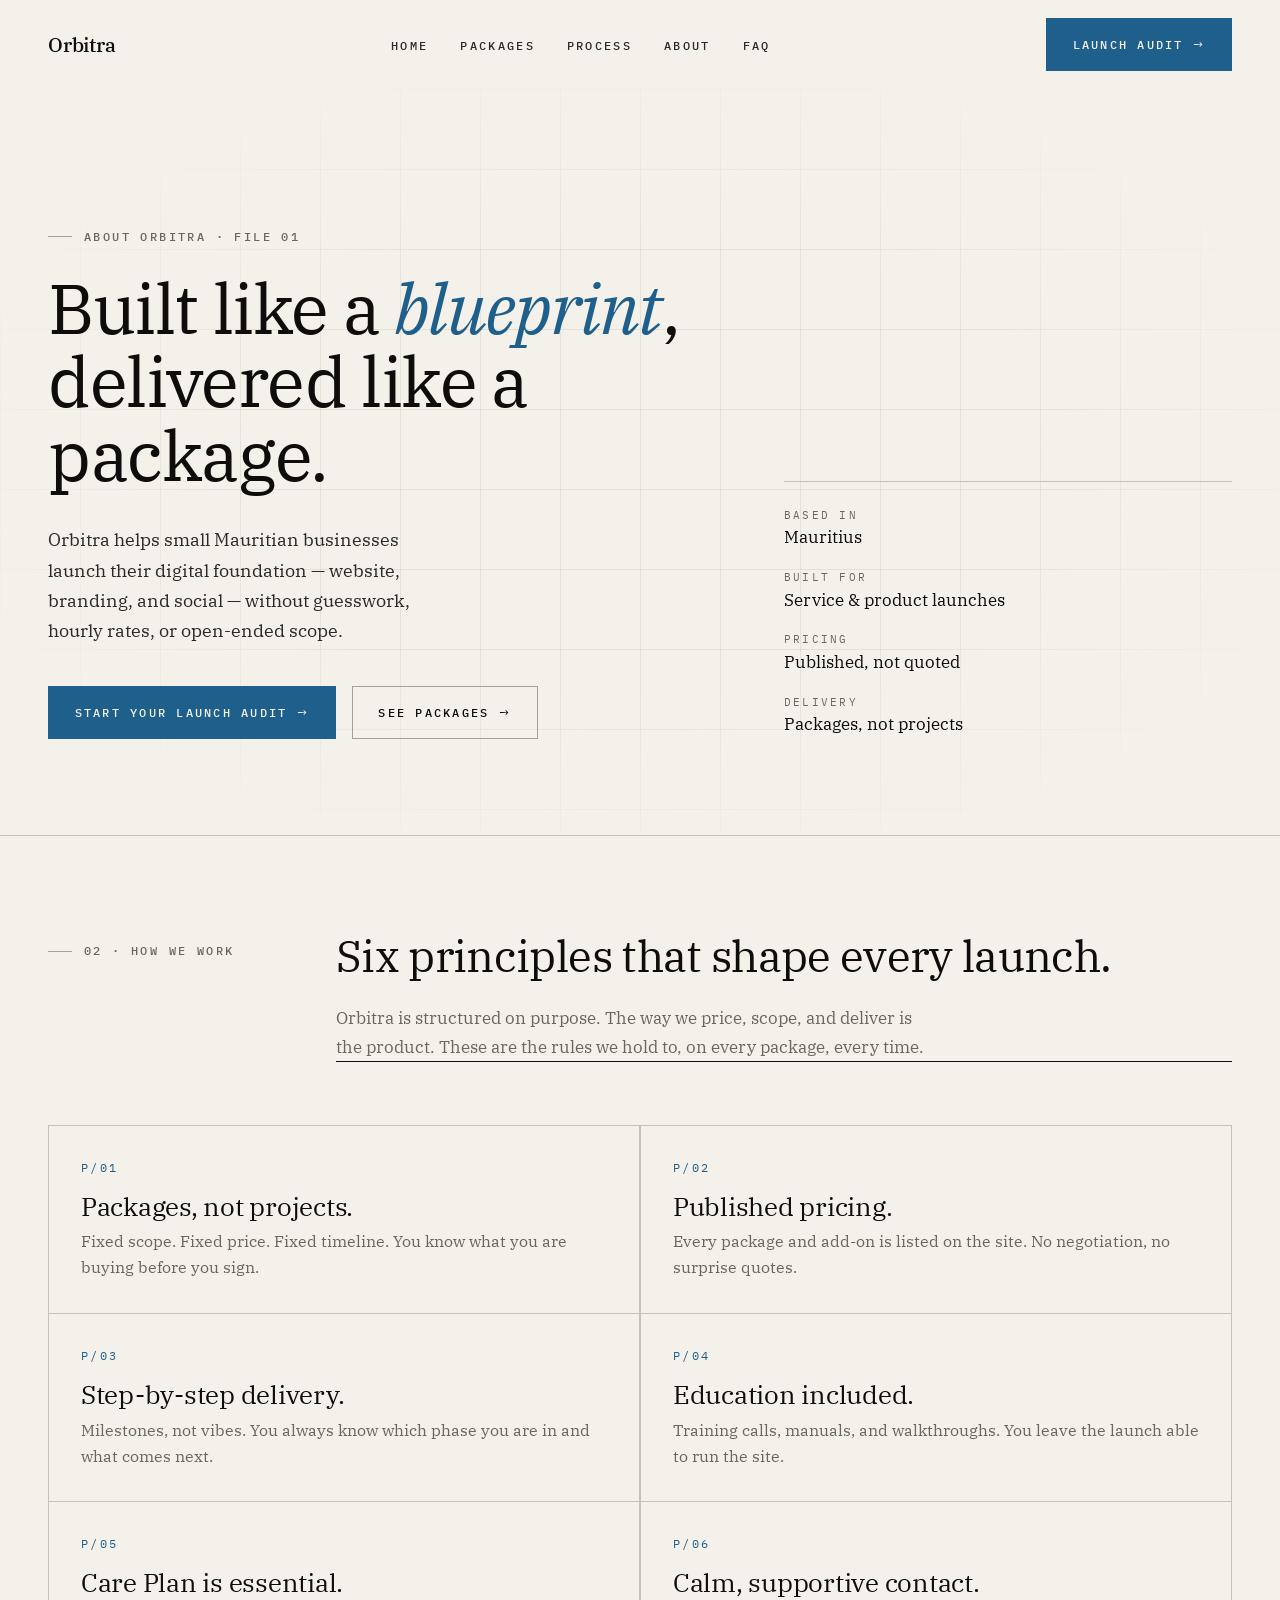
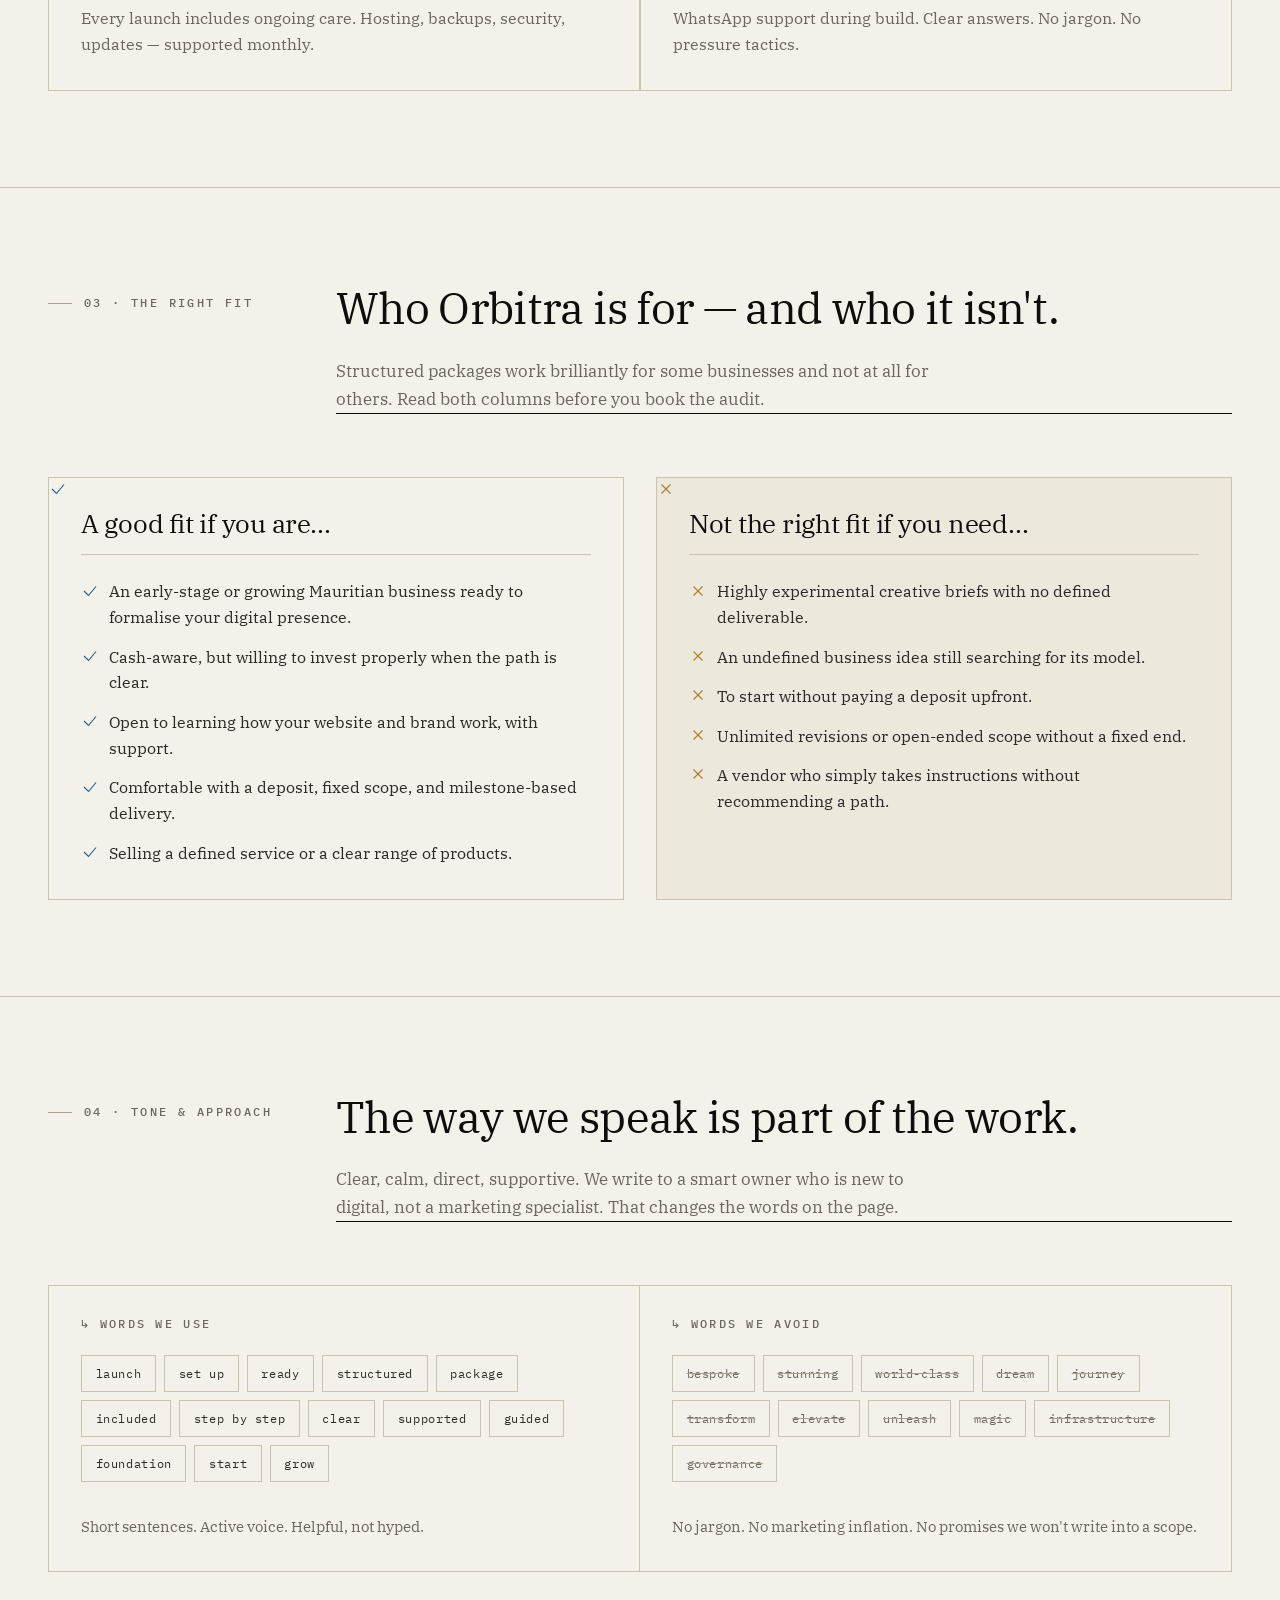
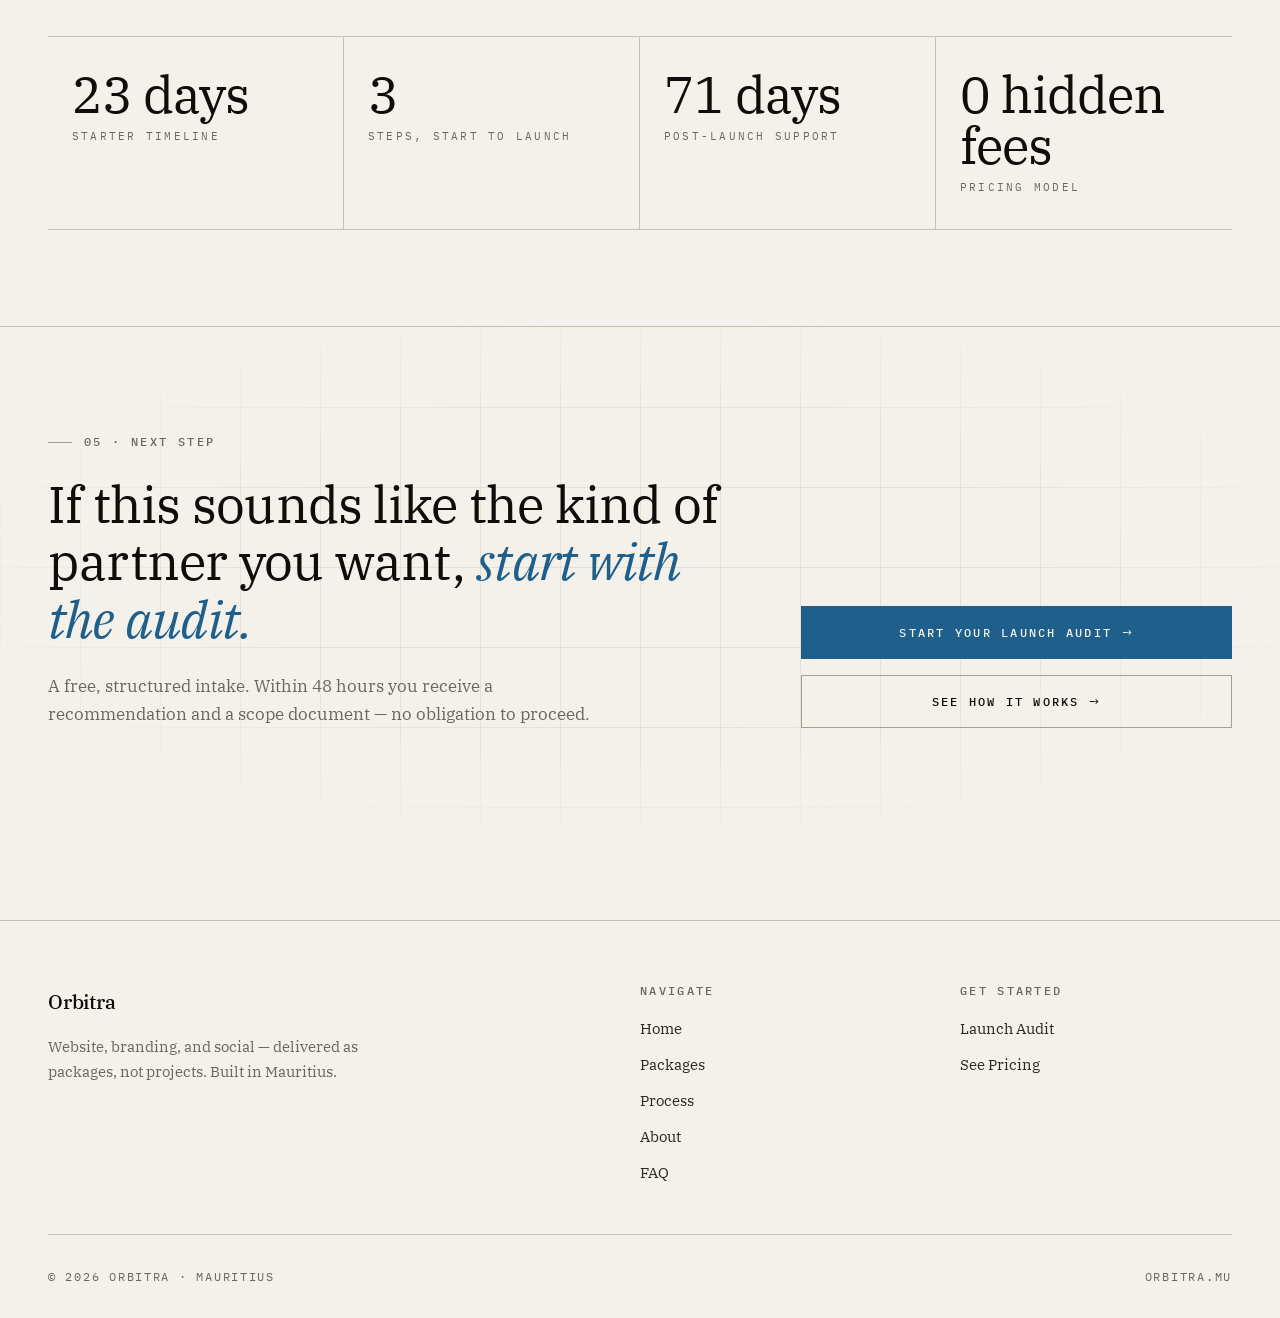
==== about.html @ b87fa13b "Add page: about" ====
<!DOCTYPE html>
<html lang="en">
<head>
<meta charset="UTF-8">
<meta name="viewport" content="width=device-width, initial-scale=1.0">
<title>About — Orbitra</title>
<meta name="description" content="How Orbitra works, who we build for, and who we are not the right fit for. Structured packages, clear pricing, calm delivery.">
<link rel="stylesheet" href="/styles.css">
<style>
.about-hero { padding: var(--space-16) 0 var(--space-12); position: relative; overflow: hidden; }
.about-hero-grid { display: grid; grid-template-columns: 1fr; gap: var(--space-6); align-items: end; }
@media (min-width: 1024px) { .about-hero-grid { grid-template-columns: 1.5fr 1fr; gap: var(--space-8); } }
.about-hero h1 .accent { color: var(--color-primary); font-style: italic; }
.about-hero .lede { font-size: 1.15rem; color: var(--color-text); max-width: 36ch; }
.principles-grid { display: grid; grid-template-columns: 1fr; gap: 0; border: var(--hairline) solid var(--color-border); }
@media (min-width: 800px) { .principles-grid { grid-template-columns: repeat(2, 1fr); } }
.principle { padding: var(--space-4); border-bottom: var(--hairline) solid var(--color-border); position: relative; transition: background var(--duration-base) var(--ease-out-quart); }
.principle:hover { background: var(--color-surface); }
@media (min-width: 800px) {
  .principle:nth-child(2n) { border-right: none; border-left: var(--hairline) solid var(--color-border); }
  .principle:nth-child(2n+1) { border-right: var(--hairline) solid var(--color-border); }
  .principle:nth-last-child(-n+2) { border-bottom: none; }
}
.principle .pnum { font-family: var(--font-mono); font-size: 0.72rem; letter-spacing: 0.2em; color: var(--color-primary); margin-bottom: var(--space-2); display: block; }
.principle h3 { margin-bottom: var(--space-1); }
.principle p { color: var(--color-muted); font-size: 0.98rem; margin-top: var(--space-1); }
.fit-grid { display: grid; grid-template-columns: 1fr; gap: var(--space-3); }
@media (min-width: 800px) { .fit-grid { grid-template-columns: 1fr 1fr; gap: var(--space-4); } }
.fit-card { border: var(--hairline) solid var(--color-border); padding: var(--space-5, 2rem) var(--space-4); background: var(--color-bg); transition: border-color var(--duration-base) var(--ease-out-quart); }
.fit-card:hover { border-color: var(--color-heading); }
.fit-card.surface { background: var(--color-surface); }
.fit-card h3 { display: flex; align-items: center; gap: 0.75rem; margin-bottom: var(--space-3); padding-bottom: var(--space-2); border-bottom: var(--hairline) solid var(--color-border); }
.fit-card ul { list-style: none; display: flex; flex-direction: column; gap: 0.85rem; }
.fit-card li { padding-left: 1.75rem; position: relative; font-size: 0.98rem; }
.fit-card .mark { position: absolute; left: 0; top: 0.15rem; width: 18px; height: 18px; stroke-width: 1.5; fill: none; }
.fit-card.yes .mark { stroke: var(--color-primary); }
.fit-card.no .mark { stroke: var(--color-secondary); }
.tone-grid { display: grid; grid-template-columns: 1fr; gap: 0; }
@media (min-width: 800px) { .tone-grid { grid-template-columns: 1fr 1fr; } }
.tone-col { padding: var(--space-4); border: var(--hairline) solid var(--color-border); }
@media (min-width: 800px) { .tone-col + .tone-col { border-left: none; } }
.tone-col h4 { font-family: var(--font-mono); font-size: 0.72rem; letter-spacing: 0.2em; text-transform: uppercase; color: var(--color-muted); margin-bottom: var(--space-3); font-weight: 500; }
.word-cloud { display: flex; flex-wrap: wrap; gap: 0.5rem; }
.chip { font-family: var(--font-mono); font-size: 0.78rem; letter-spacing: 0.05em; padding: 0.45rem 0.85rem; border: var(--hairline) solid var(--color-border); color: var(--color-text); transition: all var(--duration-base) var(--ease-out-quart); }
.tone-col.use .chip:hover { border-color: var(--color-primary); color: var(--color-primary); }
.tone-col.avoid .chip { color: var(--color-muted); text-decoration: line-through; text-decoration-color: var(--color-border-strong); }
.tone-col.avoid .chip:hover { border-color: var(--color-secondary); color: var(--color-secondary); }
.cta-section { padding: var(--space-12) 0; border-top: var(--hairline) solid var(--color-border); }
.cta-inner { display: grid; grid-template-columns: 1fr; gap: var(--space-4); align-items: end; }
@media (min-width: 900px) { .cta-inner { grid-template-columns: 1.6fr 1fr; gap: var(--space-8); } }
.cta-inner h2 { font-size: clamp(2rem, 4vw, 3.25rem); }
.cta-inner h2 .accent { color: var(--color-primary); font-style: italic; }
.stat-row { display: grid; grid-template-columns: repeat(2, 1fr); gap: 0; border-top: var(--hairline) solid var(--color-border); border-bottom: var(--hairline) solid var(--color-border); margin-top: var(--space-4); }
@media (min-width: 800px) { .stat-row { grid-template-columns: repeat(4, 1fr); } }
.stat-row .stat { padding: var(--space-4) var(--space-3); border-right: var(--hairline) solid var(--color-border); }
.stat-row .stat:last-child { border-right: none; }
@media (max-width: 799px) { .stat-row .stat:nth-child(2n) { border-right: none; } .stat-row .stat:nth-child(-n+2) { border-bottom: var(--hairline) solid var(--color-border); } }
</style>
</head>
<body>
<header class="site-header">
  <div class="container">
    <div class="nav-inner">
      <a href="/" class="nav-logo">Orbitra</a>
      <nav aria-label="Primary">
        <ul class="nav-menu">
          <li><a href="/">Home</a></li>
          <li><a href="/packages.html">Packages</a></li>
          <li><a href="/process.html">Process</a></li>
          <li><a href="/about.html">About</a></li>
          <li><a href="/faq.html">FAQ</a></li>
        </ul>
      </nav>
      <a class="btn btn-primary nav-cta" href="https://calendly.com/edarling85/" target="_blank" rel="noopener noreferrer">Launch Audit</a>
      <button class="nav-toggle" aria-label="Toggle menu" aria-expanded="false"><span></span><span></span><span></span></button>
    </div>
    <div class="nav-mobile">
      <ul>
        <li><a href="/">Home</a></li>
        <li><a href="/packages.html">Packages</a></li>
        <li><a href="/process.html">Process</a></li>
        <li><a href="/about.html">About</a></li>
        <li><a href="/faq.html">FAQ</a></li>
        <li><a href="https://calendly.com/edarling85/" target="_blank" rel="noopener noreferrer">Start Your Launch Audit</a></li>
      </ul>
    </div>
  </div>
</header>

<main>
  <section class="about-hero blueprint-bg">
    <div class="container">
      <div class="about-hero-grid">
        <div class="reveal">
          <span class="eyebrow">About Orbitra · File 01</span>
          <h1 style="margin-top: var(--space-3);">Built like a <span class="accent">blueprint</span>, delivered like a package.</h1>
          <p class="lede" style="margin-top: var(--space-4);">Orbitra helps small Mauritian businesses launch their digital foundation — website, branding, and social — without guesswork, hourly rates, or open-ended scope.</p>
          <div class="btn-group" style="margin-top: var(--space-5, 2.5rem);">
            <a class="btn btn-primary" href="https://calendly.com/edarling85/" target="_blank" rel="noopener noreferrer">Start Your Launch Audit</a>
            <a class="btn btn-ghost" href="/packages.html">See Packages</a>
          </div>
        </div>
        <dl class="hero-meta reveal" aria-label="Studio summary">
          <div><dt>Based in</dt><dd>Mauritius</dd></div>
          <div><dt>Built for</dt><dd>Service & product launches</dd></div>
          <div><dt>Pricing</dt><dd>Published, not quoted</dd></div>
          <div><dt>Delivery</dt><dd>Packages, not projects</dd></div>
        </dl>
      </div>
    </div>
  </section>

  <section class="section">
    <div class="container">
      <div class="section-header">
        <div class="reveal"><span class="eyebrow">02 · How we work</span></div>
        <div class="reveal hairline-draw">
          <h2>Six principles that shape every launch.</h2>
          <p style="margin-top: var(--space-3); color: var(--color-muted); max-width: 60ch;">Orbitra is structured on purpose. The way we price, scope, and deliver is the product. These are the rules we hold to, on every package, every time.</p>
        </div>
      </div>

      <div class="principles-grid reveal-stagger">
        <article class="principle">
          <span class="pnum">P/01</span>
          <h3>Packages, not projects.</h3>
          <p>Fixed scope. Fixed price. Fixed timeline. You know what you are buying before you sign.</p>
        </article>
        <article class="principle">
          <span class="pnum">P/02</span>
          <h3>Published pricing.</h3>
          <p>Every package and add-on is listed on the site. No negotiation, no surprise quotes.</p>
        </article>
        <article class="principle">
          <span class="pnum">P/03</span>
          <h3>Step-by-step delivery.</h3>
          <p>Milestones, not vibes. You always know which phase you are in and what comes next.</p>
        </article>
        <article class="principle">
          <span class="pnum">P/04</span>
          <h3>Education included.</h3>
          <p>Training calls, manuals, and walkthroughs. You leave the launch able to run the site.</p>
        </article>
        <article class="principle">
          <span class="pnum">P/05</span>
          <h3>Care Plan is essential.</h3>
          <p>Every launch includes ongoing care. Hosting, backups, security, updates — supported monthly.</p>
        </article>
        <article class="principle">
          <span class="pnum">P/06</span>
          <h3>Calm, supportive contact.</h3>
          <p>WhatsApp support during build. Clear answers. No jargon. No pressure tactics.</p>
        </article>
      </div>
    </div>
  </section>

  <section class="section">
    <div class="container">
      <div class="section-header">
        <div class="reveal"><span class="eyebrow">03 · The right fit</span></div>
        <div class="reveal hairline-draw">
          <h2>Who Orbitra is for — and who it isn't.</h2>
          <p style="margin-top: var(--space-3); color: var(--color-muted); max-width: 60ch;">Structured packages work brilliantly for some businesses and not at all for others. Read both columns before you book the audit.</p>
        </div>
      </div>

      <div class="fit-grid reveal-stagger">
        <article class="fit-card yes">
          <h3>
            <svg class="mark" viewBox="0 0 24 24" aria-hidden="true"><polyline points="4 12 10 18 20 6"></polyline></svg>
            A good fit if you are…
          </h3>
          <ul>
            <li><svg class="mark" viewBox="0 0 24 24" aria-hidden="true"><polyline points="4 12 10 18 20 6"></polyline></svg>An early-stage or growing Mauritian business ready to formalise your digital presence.</li>
            <li><svg class="mark" viewBox="0 0 24 24" aria-hidden="true"><polyline points="4 12 10 18 20 6"></polyline></svg>Cash-aware, but willing to invest properly when the path is clear.</li>
            <li><svg class="mark" viewBox="0 0 24 24" aria-hidden="true"><polyline points="4 12 10 18 20 6"></polyline></svg>Open to learning how your website and brand work, with support.</li>
            <li><svg class="mark" viewBox="0 0 24 24" aria-hidden="true"><polyline points="4 12 10 18 20 6"></polyline></svg>Comfortable with a deposit, fixed scope, and milestone-based delivery.</li>
            <li><svg class="mark" viewBox="0 0 24 24" aria-hidden="true"><polyline points="4 12 10 18 20 6"></polyline></svg>Selling a defined service or a clear range of products.</li>
          </ul>
        </article>
        <article class="fit-card no surface">
          <h3>
            <svg class="mark" viewBox="0 0 24 24" aria-hidden="true"><line x1="6" y1="6" x2="18" y2="18"></line><line x1="18" y1="6" x2="6" y2="18"></line></svg>
            Not the right fit if you need…
          </h3>
          <ul>
            <li><svg class="mark" viewBox="0 0 24 24" aria-hidden="true"><line x1="6" y1="6" x2="18" y2="18"></line><line x1="18" y1="6" x2="6" y2="18"></line></svg>Highly experimental creative briefs with no defined deliverable.</li>
            <li><svg class="mark" viewBox="0 0 24 24" aria-hidden="true"><line x1="6" y1="6" x2="18" y2="18"></line><line x1="18" y1="6" x2="6" y2="18"></line></svg>An undefined business idea still searching for its model.</li>
            <li><svg class="mark" viewBox="0 0 24 24" aria-hidden="true"><line x1="6" y1="6" x2="18" y2="18"></line><line x1="18" y1="6" x2="6" y2="18"></line></svg>To start without paying a deposit upfront.</li>
            <li><svg class="mark" viewBox="0 0 24 24" aria-hidden="true"><line x1="6" y1="6" x2="18" y2="18"></line><line x1="18" y1="6" x2="6" y2="18"></line></svg>Unlimited revisions or open-ended scope without a fixed end.</li>
            <li><svg class="mark" viewBox="0 0 24 24" aria-hidden="true"><line x1="6" y1="6" x2="18" y2="18"></line><line x1="18" y1="6" x2="6" y2="18"></line></svg>A vendor who simply takes instructions without recommending a path.</li>
          </ul>
        </article>
      </div>
    </div>
  </section>

  <section class="section">
    <div class="container">
      <div class="section-header">
        <div class="reveal"><span class="eyebrow">04 · Tone & approach</span></div>
        <div class="reveal hairline-draw">
          <h2>The way we speak is part of the work.</h2>
          <p style="margin-top: var(--space-3); color: var(--color-muted); max-width: 60ch;">Clear, calm, direct, supportive. We write to a smart owner who is new to digital, not a marketing specialist. That changes the words on the page.</p>
        </div>
      </div>

      <div class="tone-grid reveal-stagger">
        <div class="tone-col use">
          <h4>↳ Words we use</h4>
          <div class="word-cloud">
            <span class="chip">launch</span>
            <span class="chip">set up</span>
            <span class="chip">ready</span>
            <span class="chip">structured</span>
            <span class="chip">package</span>
            <span class="chip">included</span>
            <span class="chip">step by step</span>
            <span class="chip">clear</span>
            <span class="chip">supported</span>
            <span class="chip">guided</span>
            <span class="chip">foundation</span>
            <span class="chip">start</span>
            <span class="chip">grow</span>
          </div>
          <p style="margin-top: var(--space-4); color: var(--color-muted); font-size: 0.95rem;">Short sentences. Active voice. Helpful, not hyped.</p>
        </div>
        <div class="tone-col avoid">
          <h4>↳ Words we avoid</h4>
          <div class="word-cloud">
            <span class="chip">bespoke</span>
            <span class="chip">stunning</span>
            <span class="chip">world-class</span>
            <span class="chip">dream</span>
            <span class="chip">journey</span>
            <span class="chip">transform</span>
            <span class="chip">elevate</span>
            <span class="chip">unleash</span>
            <span class="chip">magic</span>
            <span class="chip">infrastructure</span>
            <span class="chip">governance</span>
          </div>
          <p style="margin-top: var(--space-4); color: var(--color-muted); font-size: 0.95rem;">No jargon. No marketing inflation. No promises we won't write into a scope.</p>
        </div>
      </div>

      <div class="stat-row reveal-stagger" style="margin-top: var(--space-8);">
        <div class="stat"><span class="num" data-count="30" data-suffix=" days">0</span><span class="label">Starter timeline</span></div>
        <div class="stat"><span class="num" data-count="5">0</span><span class="label">Steps, start to launch</span></div>
        <div class="stat"><span class="num" data-count="90" data-suffix=" days">0</span><span class="label">Post-launch support</span></div>
        <div class="stat"><span class="num" data-count="0" data-suffix=" hidden fees">0</span><span class="label">Pricing model</span></div>
      </div>
    </div>
  </section>

  <section class="cta-section blueprint-bg">
    <div class="container">
      <div class="cta-inner">
        <div class="reveal">
          <span class="eyebrow">05 · Next step</span>
          <h2 style="margin-top: var(--space-3);">If this sounds like the kind of partner you want, <span class="accent">start with the audit.</span></h2>
          <p style="margin-top: var(--space-3); color: var(--color-muted); max-width: 55ch;">A free, structured intake. Within 48 hours you receive a recommendation and a scope document — no obligation to proceed.</p>
        </div>
        <div class="reveal" style="display: flex; flex-direction: column; gap: var(--space-2);">
          <a class="btn btn-primary" href="https://calendly.com/edarling85/" target="_blank" rel="noopener noreferrer">Start Your Launch Audit</a>
          <a class="btn btn-ghost" href="/process.html">See How It Works</a>
        </div>
      </div>
    </div>
  </section>
</main>

<footer class="site-footer">
  <div class="container">
    <div class="footer-grid">
      <div>
        <div class="nav-logo" style="margin-bottom: var(--space-2);">Orbitra</div>
        <p style="color: var(--color-muted); max-width: 38ch; font-size: 0.95rem;">Website, branding, and social — delivered as packages, not projects. Built in Mauritius.</p>
      </div>
      <div>
        <h5>Navigate</h5>
        <ul>
          <li><a href="/">Home</a></li>
          <li><a href="/packages.html">Packages</a></li>
          <li><a href="/process.html">Process</a></li>
          <li><a href="/about.html">About</a></li>
          <li><a href="/faq.html">FAQ</a></li>
        </ul>
      </div>
      <div>
        <h5>Get Started</h5>
        <ul>
          <li><a href="https://calendly.com/edarling85/" target="_blank" rel="noopener noreferrer">Launch Audit</a></li>
          <li><a href="/packages.html">See Pricing</a></li>
        </ul>
      </div>
    </div>
    <div class="footer-bottom">
      <span>© <span data-year></span> Orbitra · Mauritius</span>
      <span>orbitra.mu</span>
    </div>
  </div>
</footer>

<script src="/main.js" defer></script>
</body>
</html>
---- styles.css ----
@import url('https://fonts.googleapis.com/css2?family=IBM+Plex+Serif:ital,wght@0,300;0,400;0,500;0,600;0,700;1,400&family=IBM+Plex+Mono:wght@400;500;600&display=swap');

:root {
  --color-bg: #F4F1EA;
  --color-surface: #EDE8DC;
  --color-surface-2: #E6DFD0;
  --color-text: #2C2A26;
  --color-heading: #0E0D0B;
  --color-muted: #6B6760;
  --color-primary: #1F5F8B;
  --color-primary-hover: #174a6e;
  --color-secondary: #B07D2A;
  --color-secondary-hover: #8e6420;
  --color-accent: #2C7BB0;
  --color-border: #C9C2B0;
  --color-border-strong: #A8A090;

  --font-display: 'IBM Plex Serif', Georgia, serif;
  --font-body: 'IBM Plex Serif', Georgia, serif;
  --font-mono: 'IBM Plex Mono', 'SF Mono', monospace;

  --duration-fast: 200ms;
  --duration-base: 400ms;
  --duration-slow: 600ms;
  --duration-xslow: 1000ms;
  --ease-out-expo: cubic-bezier(0.16, 1, 0.3, 1);
  --ease-in-out-cubic: cubic-bezier(0.65, 0, 0.35, 1);
  --ease-out-quart: cubic-bezier(0.25, 1, 0.5, 1);

  --space-1: 0.5rem;
  --space-2: 1rem;
  --space-3: 1.5rem;
  --space-4: 2rem;
  --space-6: 3rem;
  --space-8: 4rem;
  --space-12: 6rem;
  --space-16: 8rem;
  --space-20: 10rem;

  --container: 1280px;
  --content: 980px;
  --hairline: 1px;
}

*, *::before, *::after { box-sizing: border-box; }
* { margin: 0; padding: 0; }

html {
  scroll-behavior: smooth;
  -webkit-text-size-adjust: 100%;
}

body {
  font-family: var(--font-body);
  font-weight: 400;
  font-size: 1.0625rem;
  line-height: 1.65;
  color: var(--color-text);
  background: var(--color-bg);
  -webkit-font-smoothing: antialiased;
  -moz-osx-font-smoothing: grayscale;
  font-feature-settings: 'kern', 'liga', 'onum';
  text-rendering: optimizeLegibility;
  overflow-x: hidden;
}

::selection {
  background: var(--color-primary);
  color: var(--color-bg);
}

img, svg { display: block; max-width: 100%; height: auto; }

a {
  color: var(--color-primary);
  text-decoration: none;
  transition: color var(--duration-fast) var(--ease-out-quart);
}
a:hover { color: var(--color-primary-hover); }

h1, h2, h3, h4, h5, h6 {
  font-family: var(--font-display);
  color: var(--color-heading);
  font-weight: 400;
  line-height: 1.12;
  letter-spacing: -0.01em;
}

h1 {
  font-size: clamp(2.5rem, 5.5vw, 4.75rem);
  font-weight: 400;
  letter-spacing: -0.02em;
  line-height: 1.05;
}
h2 {
  font-size: clamp(1.875rem, 3.4vw, 2.75rem);
  letter-spacing: -0.015em;
}
h3 {
  font-size: clamp(1.375rem, 2vw, 1.625rem);
}
h4 { font-size: 1.15rem; font-weight: 500; }

p { color: var(--color-text); }
p + p { margin-top: var(--space-2); }

.eyebrow {
  font-family: var(--font-mono);
  font-size: 0.75rem;
  font-weight: 500;
  letter-spacing: 0.2em;
  text-transform: uppercase;
  color: var(--color-muted);
  display: inline-flex;
  align-items: center;
  gap: 0.75rem;
}
.eyebrow::before {
  content: '';
  width: 24px;
  height: 1px;
  background: var(--color-border-strong);
  display: inline-block;
}

.mono { font-family: var(--font-mono); font-size: 0.85rem; letter-spacing: 0.05em; }

.container {
  width: 100%;
  max-width: var(--container);
  margin: 0 auto;
  padding: 0 var(--space-4);
}
@media (min-width: 768px) {
  .container { padding: 0 var(--space-6); }
}

.content { max-width: var(--content); margin: 0 auto; }

.section {
  padding: var(--space-12) 0;
  border-top: var(--hairline) solid var(--color-border);
  position: relative;
}
.section-lg { padding: var(--space-16) 0; }
.section-sm { padding: var(--space-8) 0; }
.section-noborder { border-top: none; }

.section-header {
  display: grid;
  grid-template-columns: 1fr;
  gap: var(--space-3);
  margin-bottom: var(--space-8);
}
@media (min-width: 900px) {
  .section-header { grid-template-columns: 240px 1fr; gap: var(--space-6); }
}

.btn {
  display: inline-flex;
  align-items: center;
  justify-content: center;
  gap: 0.6rem;
  font-family: var(--font-mono);
  font-size: 0.78rem;
  font-weight: 500;
  letter-spacing: 0.18em;
  text-transform: uppercase;
  padding: 0.95rem 1.6rem;
  border: var(--hairline) solid var(--color-heading);
  background: var(--color-heading);
  color: var(--color-bg);
  cursor: pointer;
  transition: all var(--duration-base) var(--ease-out-quart);
  position: relative;
  white-space: nowrap;
}
.btn:hover {
  background: var(--color-primary);
  border-color: var(--color-primary);
  color: var(--color-bg);
  transform: translateY(-1px);
}
.btn::after {
  content: '→';
  font-family: var(--font-body);
  transition: transform var(--duration-base) var(--ease-out-quart);
}
.btn:hover::after { transform: translateX(4px); }

.btn-primary { background: var(--color-primary); border-color: var(--color-primary); color: var(--color-bg); }
.btn-primary:hover { background: var(--color-primary-hover); border-color: var(--color-primary-hover); }

.btn-secondary {
  background: transparent;
  color: var(--color-heading);
  border-color: var(--color-heading);
}
.btn-secondary:hover {
  background: var(--color-heading);
  color: var(--color-bg);
}

.btn-ghost {
  background: transparent;
  border-color: var(--color-border-strong);
  color: var(--color-heading);
}
.btn-ghost:hover {
  border-color: var(--color-heading);
  background: transparent;
}

.btn-group { display: flex; flex-wrap: wrap; gap: var(--space-2); }

.card {
  background: var(--color-bg);
  border: var(--hairline) solid var(--color-border);
  padding: var(--space-4);
  transition: border-color var(--duration-base) var(--ease-out-quart), transform var(--duration-base) var(--ease-out-quart);
  position: relative;
  display: flex;
  flex-direction: column;
  height: 100%;
}
.card:hover {
  border-color: var(--color-heading);
  transform: translateY(-2px);
}
.card-surface { background: var(--color-surface); }

.package-card {
  background: var(--color-bg);
  border: var(--hairline) solid var(--color-border);
  padding: var(--space-5, 2.25rem);
  display: flex;
  flex-direction: column;
  gap: var(--space-3);
  transition: border-color var(--duration-base) var(--ease-out-quart);
  position: relative;
  height: 100%;
}
.package-card:hover { border-color: var(--color-heading); }
.package-card .package-head {
  display: flex;
  align-items: center;
  justify-content: space-between;
  padding-bottom: var(--space-3);
  border-bottom: var(--hairline) solid var(--color-border);
}
.package-card .package-price {
  font-family: var(--font-display);
  font-size: 2rem;
  color: var(--color-heading);
  line-height: 1;
}
.package-card .package-price small {
  display: block;
  font-family: var(--font-mono);
  font-size: 0.7rem;
  letter-spacing: 0.15em;
  text-transform: uppercase;
  color: var(--color-muted);
  margin-top: 0.5rem;
}
.package-card ul {
  list-style: none;
  display: flex;
  flex-direction: column;
  gap: 0.6rem;
  font-size: 0.98rem;
  flex-grow: 1;
}
.package-card ul li {
  padding-left: 1.25rem;
  position: relative;
  color: var(--color-text);
}
.package-card ul li::before {
  content: '';
  position: absolute;
  left: 0;
  top: 0.7rem;
  width: 8px;
  height: 1px;
  background: var(--color-border-strong);
}
.package-card .package-meta {
  font-family: var(--font-mono);
  font-size: 0.7rem;
  letter-spacing: 0.15em;
  text-transform: uppercase;
  color: var(--color-muted);
  padding-top: var(--space-3);
  border-top: var(--hairline) solid var(--color-border);
  display: flex;
  justify-content: space-between;
}

.grid { display: grid; gap: var(--space-3); }
.grid-2 { grid-template-columns: 1fr; gap: var(--space-3); }
.grid-3 { grid-template-columns: 1fr; gap: var(--space-3); }
.grid-4 { grid-template-columns: 1fr; gap: var(--space-3); }
@media (min-width: 700px) {
  .grid-2 { grid-template-columns: repeat(2, 1fr); }
  .grid-4 { grid-template-columns: repeat(2, 1fr); }
}
@media (min-width: 1024px) {
  .grid-3 { grid-template-columns: repeat(3, 1fr); }
  .grid-4 { grid-template-columns: repeat(4, 1fr); }
}

.blueprint-bg {
  position: relative;
}
.blueprint-bg::before {
  content: '';
  position: absolute;
  inset: 0;
  background-image:
    linear-gradient(to right, rgba(201, 194, 176, 0.35) 1px, transparent 1px),
    linear-gradient(to bottom, rgba(201, 194, 176, 0.35) 1px, transparent 1px);
  background-size: 80px 80px;
  pointer-events: none;
  mask-image: radial-gradient(ellipse at center, black 40%, transparent 80%);
  -webkit-mask-image: radial-gradient(ellipse at center, black 40%, transparent 80%);
}
.blueprint-bg > * { position: relative; z-index: 1; }

.mesh-bg { position: relative; }
.mesh-bg::after {
  content: '';
  position: absolute;
  inset: 0;
  background-image:
    linear-gradient(to right, rgba(201, 194, 176, 0.4) 1px, transparent 1px),
    linear-gradient(to bottom, rgba(201, 194, 176, 0.4) 1px, transparent 1px);
  background-size: 64px 64px;
  pointer-events: none;
  z-index: 0;
  mask-image: linear-gradient(180deg, black 0%, transparent 90%);
  -webkit-mask-image: linear-gradient(180deg, black 0%, transparent 90%);
}
.mesh-bg > * { position: relative; z-index: 1; }

.reveal {
  opacity: 0;
  transform: translateY(28px);
  transition: opacity var(--duration-slow) var(--ease-out-expo), transform var(--duration-slow) var(--ease-out-expo);
}
.reveal.in-view { opacity: 1; transform: translateY(0); }

.reveal-stagger > * {
  opacity: 0;
  transform: translateY(24px);
  transition: opacity var(--duration-slow) var(--ease-out-expo), transform var(--duration-slow) var(--ease-out-expo);
}
.reveal-stagger.in-view > *:nth-child(1) { transition-delay: 0ms; }
.reveal-stagger.in-view > *:nth-child(2) { transition-delay: 80ms; }
.reveal-stagger.in-view > *:nth-child(3) { transition-delay: 160ms; }
.reveal-stagger.in-view > *:nth-child(4) { transition-delay: 240ms; }
.reveal-stagger.in-view > *:nth-child(5) { transition-delay: 320ms; }
.reveal-stagger.in-view > *:nth-child(6) { transition-delay: 400ms; }
.reveal-stagger.in-view > * { opacity: 1; transform: translateY(0); }

.hairline-draw {
  position: relative;
}
.hairline-draw::after {
  content: '';
  position: absolute;
  left: 0;
  bottom: -1px;
  width: 0;
  height: 1px;
  background: var(--color-heading);
  transition: width var(--duration-xslow) var(--ease-out-expo);
}
.hairline-draw.in-view::after { width: 100%; }

.site-header {
  position: sticky;
  top: 0;
  z-index: 50;
  background: rgba(244, 241, 234, 0.85);
  backdrop-filter: blur(8px);
  -webkit-backdrop-filter: blur(8px);
  border-bottom: var(--hairline) solid transparent;
  transition: border-color var(--duration-base) var(--ease-out-quart), background var(--duration-base) var(--ease-out-quart);
}
.site-header.scrolled {
  border-bottom-color: var(--color-border);
  background: rgba(244, 241, 234, 0.95);
}
.nav-inner {
  display: flex;
  align-items: center;
  justify-content: space-between;
  padding: 1.1rem 0;
}
.nav-logo {
  font-family: var(--font-display);
  font-size: 1.25rem;
  font-weight: 500;
  color: var(--color-heading);
  letter-spacing: -0.01em;
}
.nav-menu {
  display: none;
  gap: var(--space-4);
  align-items: center;
  list-style: none;
}
@media (min-width: 820px) {
  .nav-menu { display: flex; }
}
.nav-menu a {
  font-family: var(--font-mono);
  font-size: 0.72rem;
  font-weight: 500;
  letter-spacing: 0.2em;
  text-transform: uppercase;
  color: var(--color-text);
  position: relative;
  padding: 0.4rem 0;
}
.nav-menu a::after {
  content: '';
  position: absolute;
  left: 0; bottom: 0;
  width: 0; height: 1px;
  background: var(--color-heading);
  transition: width var(--duration-base) var(--ease-out-quart);
}
.nav-menu a:hover { color: var(--color-heading); }
.nav-menu a:hover::after { width: 100%; }
.nav-cta { display: none; }
@media (min-width: 820px) { .nav-cta { display: inline-flex; } }
.nav-toggle {
  display: inline-flex;
  flex-direction: column;
  gap: 5px;
  background: transparent;
  border: none;
  cursor: pointer;
  padding: 0.5rem;
}
@media (min-width: 820px) { .nav-toggle { display: none; } }
.nav-toggle span { width: 22px; height: 1px; background: var(--color-heading); transition: transform var(--duration-base); }
.nav-mobile {
  display: none;
  border-top: var(--hairline) solid var(--color-border);
  padding: var(--space-3) 0;
}
.nav-mobile.open { display: block; }
.nav-mobile ul { list-style: none; display: flex; flex-direction: column; gap: var(--space-2); }
.nav-mobile a {
  font-family: var(--font-mono);
  font-size: 0.78rem;
  letter-spacing: 0.2em;
  text-transform: uppercase;
  color: var(--color-text);
}

.hero {
  padding: var(--space-12) 0 var(--space-12);
  position: relative;
  overflow: hidden;
}
@media (min-width: 900px) {
  .hero { padding: var(--space-16) 0 var(--space-12); }
}
.hero-grid {
  display: grid;
  grid-template-columns: 1fr;
  gap: var(--space-6);
  align-items: end;
}
@media (min-width: 1024px) {
  .hero-grid { grid-template-columns: 1.4fr 1fr; gap: var(--space-8); }
}
.hero h1 .accent { color: var(--color-primary); font-style: italic; }
.hero-meta {
  display: flex;
  flex-direction: column;
  gap: var(--space-2);
  padding-top: var(--space-3);
  border-top: var(--hairline) solid var(--color-border);
}
.hero-meta dt {
  font-family: var(--font-mono);
  font-size: 0.7rem;
  letter-spacing: 0.2em;
  text-transform: uppercase;
  color: var(--color-muted);
}
.hero-meta dd { font-family: var(--font-display); font-size: 1.05rem; color: var(--color-heading); }

.step-list { display: flex; flex-direction: column; gap: 0; counter-reset: step; }
.step {
  display: grid;
  grid-template-columns: 80px 1fr;
  gap: var(--space-3);
  padding: var(--space-4) 0;
  border-bottom: var(--hairline) solid var(--color-border);
  align-items: start;
}
.step:first-child { border-top: var(--hairline) solid var(--color-border); }
.step-num {
  font-family: var(--font-mono);
  font-size: 0.78rem;
  letter-spacing: 0.2em;
  color: var(--color-primary);
  padding-top: 0.4rem;
}
.step h3 { margin-bottom: 0.4rem; }
.step p { color: var(--color-muted); font-size: 0.98rem; }

.journey {
  display: grid;
  grid-template-columns: 1fr;
  gap: 0;
  border: var(--hairline) solid var(--color-border);
}
@media (min-width: 800px) {
  .journey { grid-template-columns: repeat(4, 1fr); }
}
.journey-stop {
  padding: var(--space-4);
  border-bottom: var(--hairline) solid var(--color-border);
}
.journey-stop:last-child { border-bottom: none; }
@media (min-width: 800px) {
  .journey-stop { border-bottom: none; border-right: var(--hairline) solid var(--color-border); }
  .journey-stop:last-child { border-right: none; }
}
.journey-stop .day {
  font-family: var(--font-mono);
  font-size: 0.72rem;
  letter-spacing: 0.2em;
  text-transform: uppercase;
  color: var(--color-primary);
  margin-bottom: var(--space-2);
}
.journey-stop h4 { color: var(--color-heading); margin-bottom: 0.5rem; }
.journey-stop p { font-size: 0.92rem; color: var(--color-muted); }

.site-footer {
  border-top: var(--hairline) solid var(--color-border);
  padding: var(--space-8) 0 var(--space-4);
  margin-top: var(--space-12);
}
.footer-grid {
  display: grid;
  grid-template-columns: 1fr;
  gap: var(--space-6);
  margin-bottom: var(--space-6);
}
@media (min-width: 800px) {
  .footer-grid { grid-template-columns: 2fr 1fr 1fr; }
}
.footer-grid h5 {
  font-family: var(--font-mono);
  font-size: 0.72rem;
  letter-spacing: 0.2em;
  text-transform: uppercase;
  color: var(--color-muted);
  margin-bottom: var(--space-2);
  font-weight: 500;
}
.footer-grid ul { list-style: none; display: flex; flex-direction: column; gap: 0.5rem; }
.footer-grid a { color: var(--color-text); font-size: 0.95rem; }
.footer-grid a:hover { color: var(--color-heading); }
.footer-bottom {
  padding-top: var(--space-4);
  border-top: var(--hairline) solid var(--color-border);
  display: flex;
  flex-wrap: wrap;
  justify-content: space-between;
  gap: var(--space-2);
  font-family: var(--font-mono);
  font-size: 0.72rem;
  letter-spacing: 0.15em;
  text-transform: uppercase;
  color: var(--color-muted);
}

.line-icon {
  width: 28px;
  height: 28px;
  stroke: var(--color-heading);
  stroke-width: 1.25;
  fill: none;
}

.stat {
  display: flex;
  flex-direction: column;
  gap: 0.4rem;
  padding: var(--space-3) 0;
}
.stat .num {
  font-family: var(--font-display);
  font-size: clamp(2.25rem, 4vw, 3.25rem);
  font-weight: 400;
  color: var(--color-heading);
  line-height: 1;
  letter-spacing: -0.02em;
}
.stat .label {
  font-family: var(--font-mono);
  font-size: 0.7rem;
  letter-spacing: 0.2em;
  text-transform: uppercase;
  color: var(--color-muted);
}

.divider {
  height: 1px;
  background: var(--color-border);
  width: 100%;
  margin: var(--space-6) 0;
}

@media (max-width: 640px) {
  .section { padding: var(--space-8) 0; }
  .section-lg { padding: var(--space-12) 0; }
  .hero { padding: var(--space-8) 0; }
  .btn { padding: 0.85rem 1.3rem; font-size: 0.72rem; }
}

@media (prefers-reduced-motion: reduce) {
  *, *::before, *::after { animation-duration: 0.01ms !important; transition-duration: 0.01ms !important; }
  .reveal, .reveal-stagger > * { opacity: 1 !important; transform: none !important; }
}
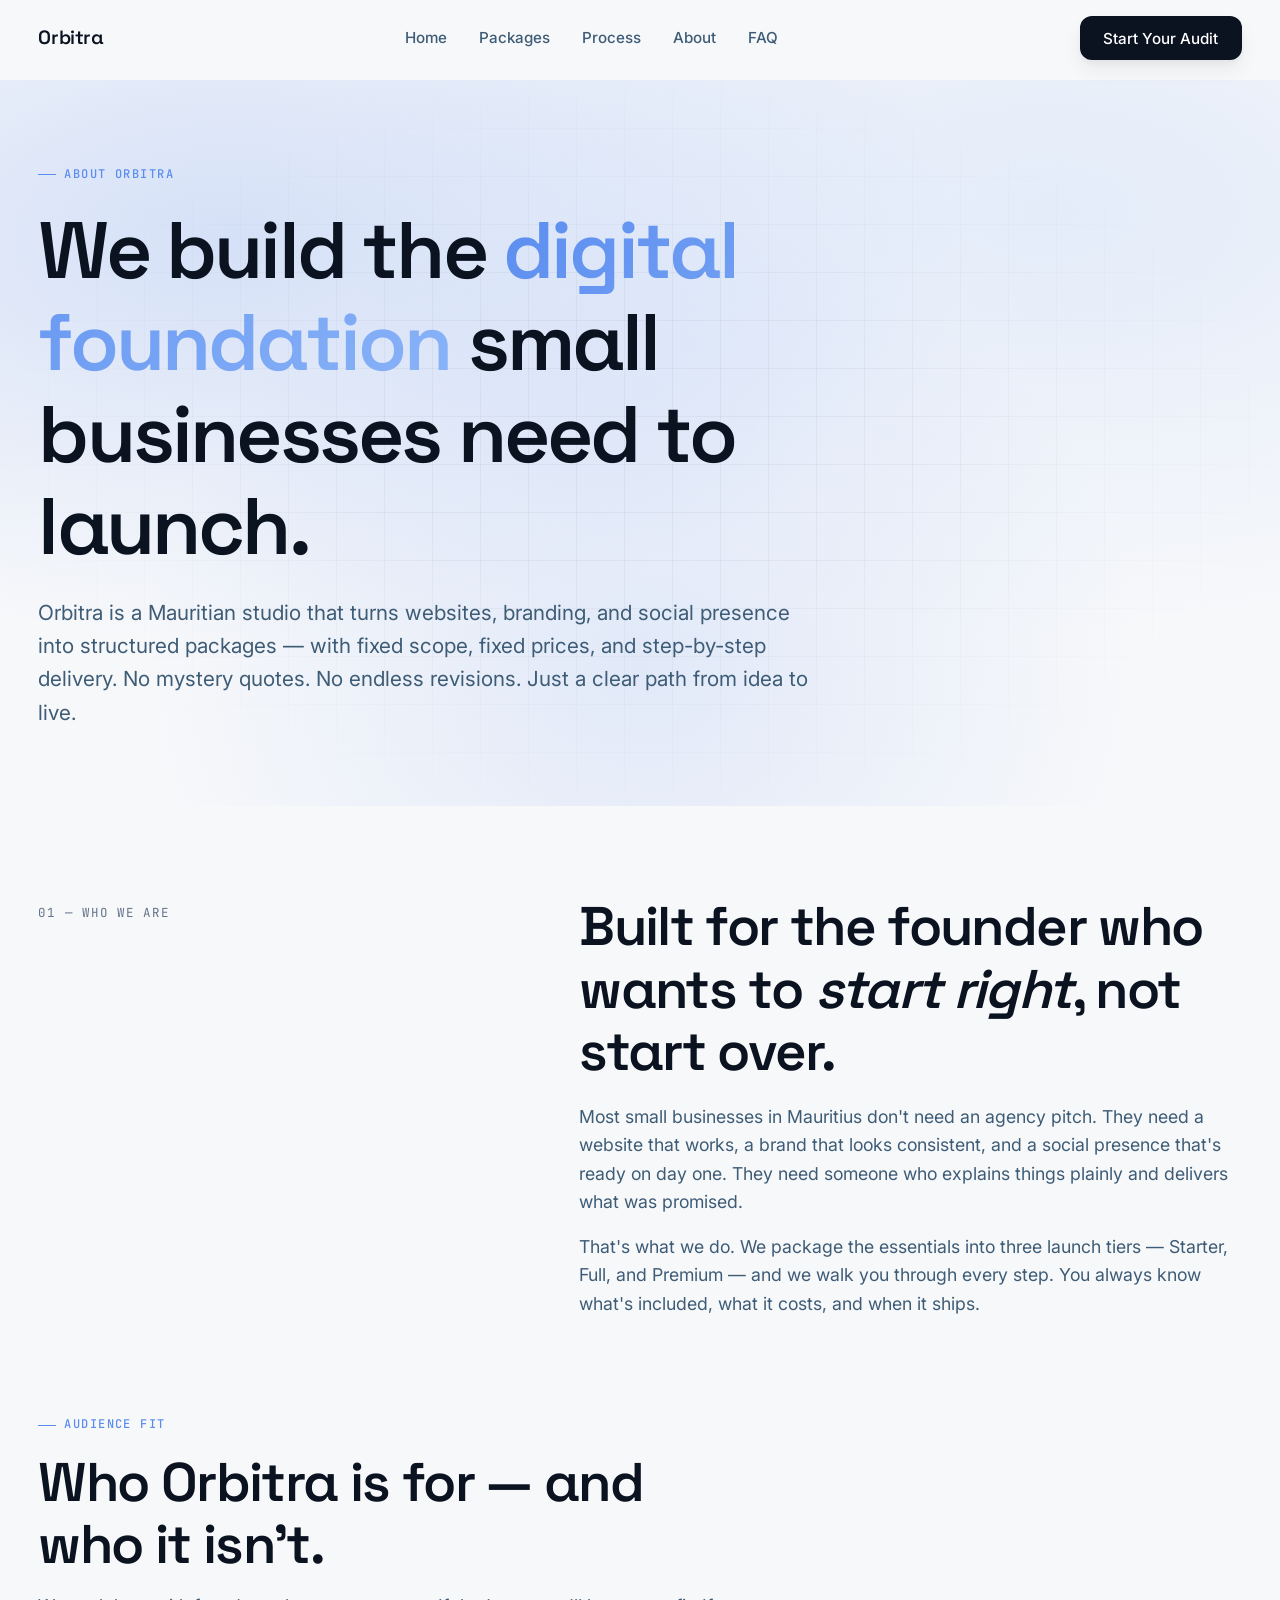
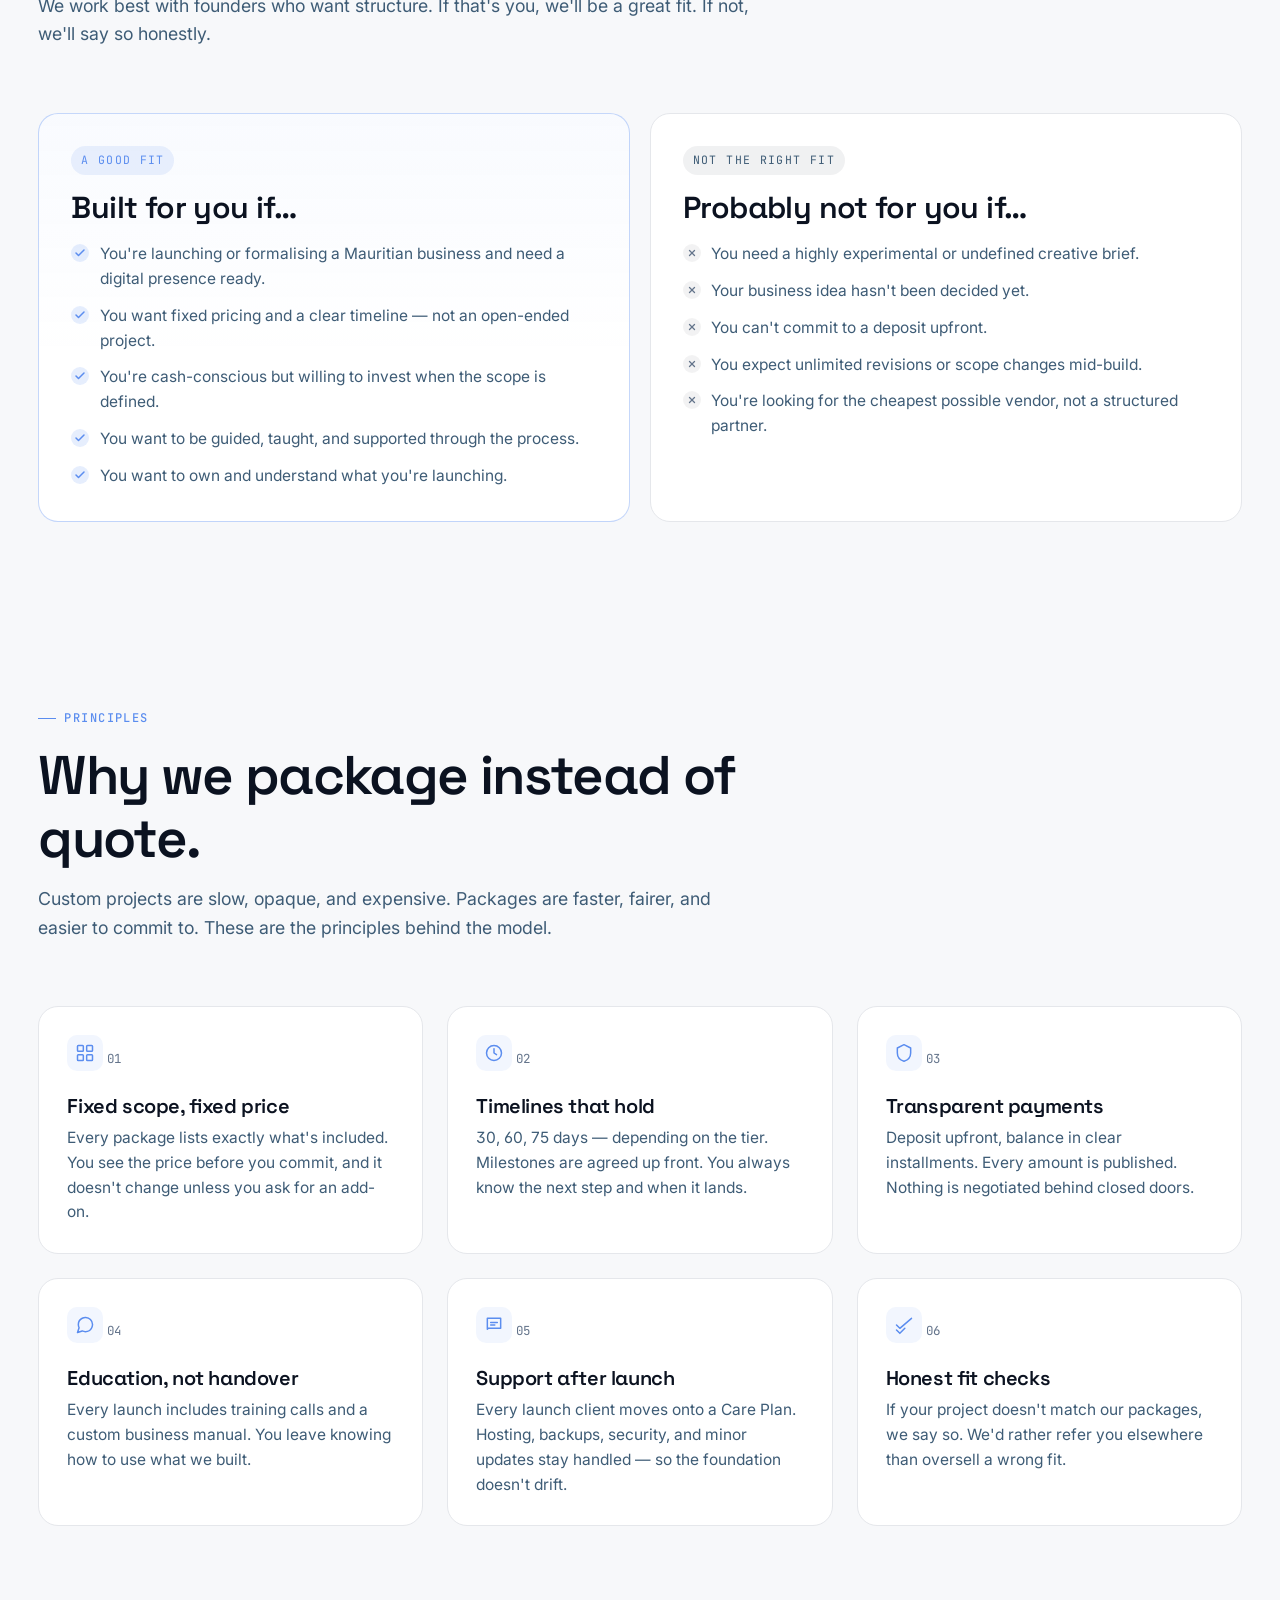
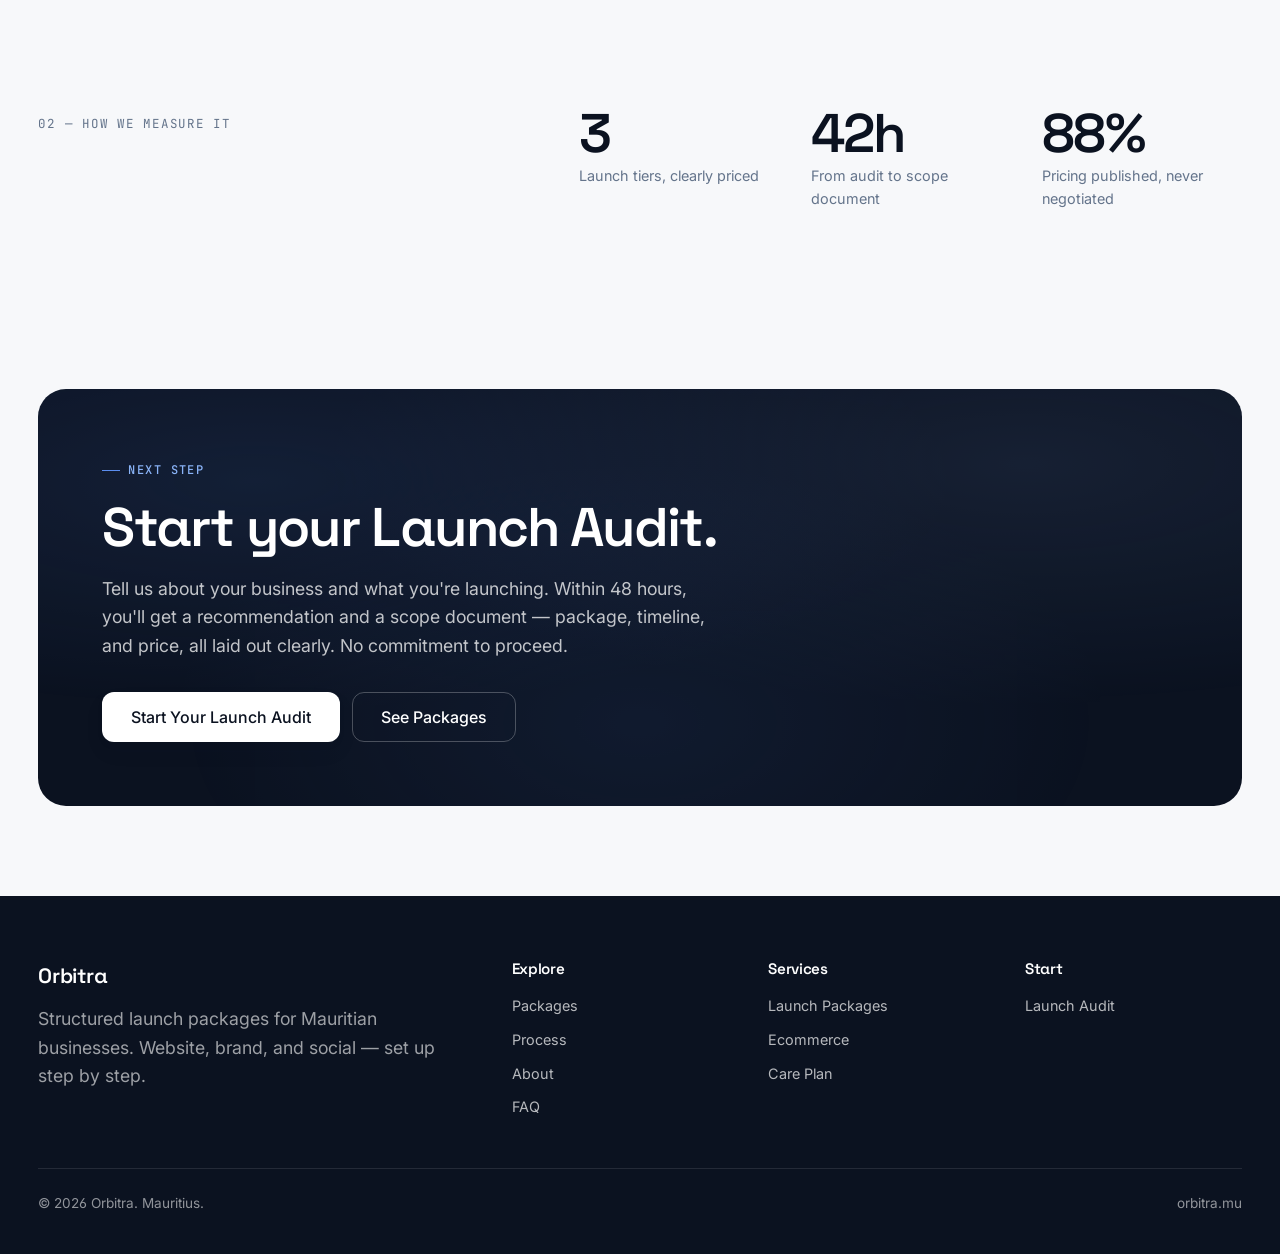
==== commit f05b8d67: "Add page: about" ====
--- a/about.html
+++ b/about.html
@@ -3,306 +3,261 @@
 <head>
 <meta charset="UTF-8">
 <meta name="viewport" content="width=device-width, initial-scale=1.0">
-<title>About — Orbitra</title>
-<meta name="description" content="How Orbitra works, who we build for, and who we are not the right fit for. Structured packages, clear pricing, calm delivery.">
+<title>About Orbitra — Structured Launch Packages for Mauritian Businesses</title>
+<meta name="description" content="Explain who Orbitra is, who it is for, and the principles behind the structured-package model.">
 <link rel="stylesheet" href="/styles.css">
 <style>
-.about-hero { padding: var(--space-16) 0 var(--space-12); position: relative; overflow: hidden; }
-.about-hero-grid { display: grid; grid-template-columns: 1fr; gap: var(--space-6); align-items: end; }
-@media (min-width: 1024px) { .about-hero-grid { grid-template-columns: 1.5fr 1fr; gap: var(--space-8); } }
-.about-hero h1 .accent { color: var(--color-primary); font-style: italic; }
-.about-hero .lede { font-size: 1.15rem; color: var(--color-text); max-width: 36ch; }
-.principles-grid { display: grid; grid-template-columns: 1fr; gap: 0; border: var(--hairline) solid var(--color-border); }
-@media (min-width: 800px) { .principles-grid { grid-template-columns: repeat(2, 1fr); } }
-.principle { padding: var(--space-4); border-bottom: var(--hairline) solid var(--color-border); position: relative; transition: background var(--duration-base) var(--ease-out-quart); }
-.principle:hover { background: var(--color-surface); }
-@media (min-width: 800px) {
-  .principle:nth-child(2n) { border-right: none; border-left: var(--hairline) solid var(--color-border); }
-  .principle:nth-child(2n+1) { border-right: var(--hairline) solid var(--color-border); }
-  .principle:nth-last-child(-n+2) { border-bottom: none; }
-}
-.principle .pnum { font-family: var(--font-mono); font-size: 0.72rem; letter-spacing: 0.2em; color: var(--color-primary); margin-bottom: var(--space-2); display: block; }
-.principle h3 { margin-bottom: var(--space-1); }
-.principle p { color: var(--color-muted); font-size: 0.98rem; margin-top: var(--space-1); }
-.fit-grid { display: grid; grid-template-columns: 1fr; gap: var(--space-3); }
-@media (min-width: 800px) { .fit-grid { grid-template-columns: 1fr 1fr; gap: var(--space-4); } }
-.fit-card { border: var(--hairline) solid var(--color-border); padding: var(--space-5, 2rem) var(--space-4); background: var(--color-bg); transition: border-color var(--duration-base) var(--ease-out-quart); }
-.fit-card:hover { border-color: var(--color-heading); }
-.fit-card.surface { background: var(--color-surface); }
-.fit-card h3 { display: flex; align-items: center; gap: 0.75rem; margin-bottom: var(--space-3); padding-bottom: var(--space-2); border-bottom: var(--hairline) solid var(--color-border); }
-.fit-card ul { list-style: none; display: flex; flex-direction: column; gap: 0.85rem; }
-.fit-card li { padding-left: 1.75rem; position: relative; font-size: 0.98rem; }
-.fit-card .mark { position: absolute; left: 0; top: 0.15rem; width: 18px; height: 18px; stroke-width: 1.5; fill: none; }
-.fit-card.yes .mark { stroke: var(--color-primary); }
-.fit-card.no .mark { stroke: var(--color-secondary); }
-.tone-grid { display: grid; grid-template-columns: 1fr; gap: 0; }
-@media (min-width: 800px) { .tone-grid { grid-template-columns: 1fr 1fr; } }
-.tone-col { padding: var(--space-4); border: var(--hairline) solid var(--color-border); }
-@media (min-width: 800px) { .tone-col + .tone-col { border-left: none; } }
-.tone-col h4 { font-family: var(--font-mono); font-size: 0.72rem; letter-spacing: 0.2em; text-transform: uppercase; color: var(--color-muted); margin-bottom: var(--space-3); font-weight: 500; }
-.word-cloud { display: flex; flex-wrap: wrap; gap: 0.5rem; }
-.chip { font-family: var(--font-mono); font-size: 0.78rem; letter-spacing: 0.05em; padding: 0.45rem 0.85rem; border: var(--hairline) solid var(--color-border); color: var(--color-text); transition: all var(--duration-base) var(--ease-out-quart); }
-.tone-col.use .chip:hover { border-color: var(--color-primary); color: var(--color-primary); }
-.tone-col.avoid .chip { color: var(--color-muted); text-decoration: line-through; text-decoration-color: var(--color-border-strong); }
-.tone-col.avoid .chip:hover { border-color: var(--color-secondary); color: var(--color-secondary); }
-.cta-section { padding: var(--space-12) 0; border-top: var(--hairline) solid var(--color-border); }
-.cta-inner { display: grid; grid-template-columns: 1fr; gap: var(--space-4); align-items: end; }
-@media (min-width: 900px) { .cta-inner { grid-template-columns: 1.6fr 1fr; gap: var(--space-8); } }
-.cta-inner h2 { font-size: clamp(2rem, 4vw, 3.25rem); }
-.cta-inner h2 .accent { color: var(--color-primary); font-style: italic; }
-.stat-row { display: grid; grid-template-columns: repeat(2, 1fr); gap: 0; border-top: var(--hairline) solid var(--color-border); border-bottom: var(--hairline) solid var(--color-border); margin-top: var(--space-4); }
-@media (min-width: 800px) { .stat-row { grid-template-columns: repeat(4, 1fr); } }
-.stat-row .stat { padding: var(--space-4) var(--space-3); border-right: var(--hairline) solid var(--color-border); }
-.stat-row .stat:last-child { border-right: none; }
-@media (max-width: 799px) { .stat-row .stat:nth-child(2n) { border-right: none; } .stat-row .stat:nth-child(-n+2) { border-bottom: var(--hairline) solid var(--color-border); } }
+  .about-hero { padding-top: clamp(3rem,6vw,5rem); }
+  .about-hero h1 { max-width: 18ch; }
+  .about-hero .lede { max-width: 60ch; margin-top: var(--space-md); font-size: clamp(1.1rem, 0.5vw + 1rem, 1.3rem); color: var(--color-secondary); }
+  .two-col { display: grid; gap: clamp(2rem, 4vw, 4rem); grid-template-columns: 1fr; align-items: start; }
+  @media (min-width: 900px) { .two-col { grid-template-columns: 0.85fr 1.15fr; } }
+  .two-col .col-label { font-family: var(--font-mono); font-size: 0.78rem; letter-spacing: 0.14em; text-transform: uppercase; color: var(--color-muted); padding-top: 0.5rem; }
+  .audience-grid { display: grid; gap: 1.25rem; grid-template-columns: 1fr; }
+  @media (min-width: 768px) { .audience-grid { grid-template-columns: 1fr 1fr; } }
+  .audience-card { padding: 2rem; border-radius: var(--radius-lg); border: 1px solid var(--color-border); background: var(--color-surface); height: 100%; }
+  .audience-card.is-for { border-color: rgba(91,141,239,0.35); background: linear-gradient(180deg, rgba(91,141,239,0.04), transparent 60%), var(--color-surface); }
+  .audience-card .tag { display: inline-flex; align-items: center; gap: 0.4rem; font-family: var(--font-mono); font-size: 0.72rem; letter-spacing: 0.12em; text-transform: uppercase; padding: 0.35rem 0.6rem; border-radius: 999px; margin-bottom: 1rem; }
+  .audience-card.is-for .tag { background: rgba(91,141,239,0.12); color: var(--color-accent); }
+  .audience-card.not-for .tag { background: rgba(11,18,32,0.06); color: var(--color-secondary); }
+  .audience-card ul { list-style: none; display: flex; flex-direction: column; gap: 0.75rem; margin-top: 1rem; }
+  .audience-card ul li { display: flex; gap: 0.65rem; align-items: flex-start; font-size: 0.97rem; color: var(--color-secondary); }
+  .audience-card.is-for ul li::before { content: ''; flex-shrink:0; width: 18px; height: 18px; border-radius: 50%; background: rgba(91,141,239,0.15); margin-top: 2px; background-image: url("data:image/svg+xml;utf8,<svg xmlns='http://www.w3.org/2000/svg' viewBox='0 0 24 24' fill='none' stroke='%235B8DEF' stroke-width='3' stroke-linecap='round' stroke-linejoin='round'><polyline points='20 6 9 17 4 12'/></svg>"); background-size: 12px; background-repeat: no-repeat; background-position: center; }
+  .audience-card.not-for ul li::before { content: ''; flex-shrink:0; width: 18px; height: 18px; border-radius: 50%; background: rgba(11,18,32,0.05); margin-top: 2px; background-image: url("data:image/svg+xml;utf8,<svg xmlns='http://www.w3.org/2000/svg' viewBox='0 0 24 24' fill='none' stroke='%2364748B' stroke-width='3' stroke-linecap='round' stroke-linejoin='round'><line x1='6' y1='6' x2='18' y2='18'/><line x1='18' y1='6' x2='6' y2='18'/></svg>"); background-size: 10px; background-repeat: no-repeat; background-position: center; }
+  .principle { padding: 1.75rem; border: 1px solid var(--color-border); border-radius: var(--radius-lg); background: var(--color-surface); transition: all var(--duration-base) var(--ease-out-expo); position: relative; overflow: hidden; }
+  .principle:hover { transform: translateY(-4px); box-shadow: var(--shadow-lg); border-color: var(--color-border-strong); }
+  .principle .num { font-family: var(--font-mono); font-size: 0.78rem; color: var(--color-muted); }
+  .principle h3 { margin-top: 0.5rem; font-size: 1.25rem; }
+  .principle p { margin-top: 0.5rem; font-size: 0.97rem; }
+  .principle .icon { width: 36px; height: 36px; border-radius: 10px; background: rgba(91,141,239,0.08); display: inline-flex; align-items: center; justify-content: center; margin-bottom: 1rem; color: var(--color-accent); }
+  .cta-section { position: relative; overflow: hidden; border-radius: var(--radius-xl); padding: clamp(2.5rem, 5vw, 4.5rem); background: var(--color-primary); color: #fff; }
+  .cta-section h2, .cta-section p { color: #fff; }
+  .cta-section p { color: rgba(255,255,255,0.75); max-width: 56ch; margin-top: 1rem; }
+  .cta-section .mesh-bg { opacity: 0.5; }
+  .cta-actions { display: flex; flex-wrap: wrap; gap: 0.75rem; margin-top: 2rem; }
+  .cta-section .btn-primary { background: #fff; color: var(--color-primary); }
+  .cta-section .btn-primary:hover { background: var(--color-accent); color:#fff; }
+  .cta-section .btn-secondary { background: transparent; color: #fff; border-color: rgba(255,255,255,0.25); }
+  .cta-section .btn-secondary:hover { border-color:#fff; }
+  .signature-svg { width: 100%; height: auto; }
 </style>
 </head>
 <body>
 <header class="site-header">
+  <div class="container nav">
+    <a href="/" class="nav-brand">Orbitra</a>
+    <nav class="nav-links" aria-label="Primary">
+      <a href="/">Home</a>
+      <a href="/packages.html">Packages</a>
+      <a href="/process.html">Process</a>
+      <a href="/about.html">About</a>
+      <a href="/faq.html">FAQ</a>
+    </nav>
+    <div class="nav-cta">
+      <a class="btn btn-primary" href="https://calendly.com/edarling85/" target="_blank" rel="noopener noreferrer">Start Your Audit</a>
+    </div>
+  </div>
+</header>
+
+<main>
+  <section class="hero about-hero">
+    <div class="mesh-bg"></div>
+    <div class="grid-overlay"></div>
+    <div class="container hero-inner">
+      <div class="reveal">
+        <span class="eyebrow">About Orbitra</span>
+      </div>
+      <h1 class="reveal" style="margin-top:1.25rem;">We build the <span class="gradient-text">digital foundation</span> small businesses need to launch.</h1>
+      <p class="lede reveal">Orbitra is a Mauritian studio that turns websites, branding, and social presence into structured packages — with fixed scope, fixed prices, and step-by-step delivery. No mystery quotes. No endless revisions. Just a clear path from idea to live.</p>
+    </div>
+  </section>
+
+  <section>
+    <div class="container">
+      <div class="two-col reveal">
+        <div class="col-label">01 — Who we are</div>
+        <div>
+          <h2>Built for the founder who wants to <em>start right</em>, not start over.</h2>
+          <p style="margin-top:1.25rem;">Most small businesses in Mauritius don't need an agency pitch. They need a website that works, a brand that looks consistent, and a social presence that's ready on day one. They need someone who explains things plainly and delivers what was promised.</p>
+          <p style="margin-top:1rem;">That's what we do. We package the essentials into three launch tiers — Starter, Full, and Premium — and we walk you through every step. You always know what's included, what it costs, and when it ships.</p>
+        </div>
+      </div>
+    </div>
+  </section>
+
+  <section style="padding-top:0;">
+    <div class="container">
+      <div class="section-header reveal">
+        <span class="eyebrow">Audience fit</span>
+        <h2 style="margin-top:1rem;">Who Orbitra is for — and who it isn't.</h2>
+        <p>We work best with founders who want structure. If that's you, we'll be a great fit. If not, we'll say so honestly.</p>
+      </div>
+      <div class="audience-grid reveal-stagger">
+        <article class="audience-card is-for">
+          <span class="tag">A good fit</span>
+          <h3>Built for you if…</h3>
+          <ul>
+            <li>You're launching or formalising a Mauritian business and need a digital presence ready.</li>
+            <li>You want fixed pricing and a clear timeline — not an open-ended project.</li>
+            <li>You're cash-conscious but willing to invest when the scope is defined.</li>
+            <li>You want to be guided, taught, and supported through the process.</li>
+            <li>You want to own and understand what you're launching.</li>
+          </ul>
+        </article>
+        <article class="audience-card not-for">
+          <span class="tag">Not the right fit</span>
+          <h3>Probably not for you if…</h3>
+          <ul>
+            <li>You need a highly experimental or undefined creative brief.</li>
+            <li>Your business idea hasn't been decided yet.</li>
+            <li>You can't commit to a deposit upfront.</li>
+            <li>You expect unlimited revisions or scope changes mid-build.</li>
+            <li>You're looking for the cheapest possible vendor, not a structured partner.</li>
+          </ul>
+        </article>
+      </div>
+    </div>
+  </section>
+
+  <section>
+    <div class="container">
+      <div class="section-header reveal">
+        <span class="eyebrow">Principles</span>
+        <h2 style="margin-top:1rem;">Why we package instead of quote.</h2>
+        <p>Custom projects are slow, opaque, and expensive. Packages are faster, fairer, and easier to commit to. These are the principles behind the model.</p>
+      </div>
+      <div class="grid grid-3 reveal-stagger">
+        <article class="principle">
+          <div class="icon" aria-hidden="true">
+            <svg width="20" height="20" viewBox="0 0 24 24" fill="none" stroke="currentColor" stroke-width="1.8" stroke-linecap="round" stroke-linejoin="round"><rect x="3" y="3" width="7" height="7" rx="1"/><rect x="14" y="3" width="7" height="7" rx="1"/><rect x="3" y="14" width="7" height="7" rx="1"/><rect x="14" y="14" width="7" height="7" rx="1"/></svg>
+          </div>
+          <span class="num">01</span>
+          <h3>Fixed scope, fixed price</h3>
+          <p>Every package lists exactly what's included. You see the price before you commit, and it doesn't change unless you ask for an add-on.</p>
+        </article>
+        <article class="principle">
+          <div class="icon" aria-hidden="true">
+            <svg width="20" height="20" viewBox="0 0 24 24" fill="none" stroke="currentColor" stroke-width="1.8" stroke-linecap="round" stroke-linejoin="round"><circle cx="12" cy="12" r="9"/><polyline points="12 7 12 12 15 14"/></svg>
+          </div>
+          <span class="num">02</span>
+          <h3>Timelines that hold</h3>
+          <p>30, 60, 75 days — depending on the tier. Milestones are agreed up front. You always know the next step and when it lands.</p>
+        </article>
+        <article class="principle">
+          <div class="icon" aria-hidden="true">
+            <svg width="20" height="20" viewBox="0 0 24 24" fill="none" stroke="currentColor" stroke-width="1.8" stroke-linecap="round" stroke-linejoin="round"><path d="M12 2 4 6v6c0 5 3.5 8.5 8 10 4.5-1.5 8-5 8-10V6l-8-4z"/></svg>
+          </div>
+          <span class="num">03</span>
+          <h3>Transparent payments</h3>
+          <p>Deposit upfront, balance in clear installments. Every amount is published. Nothing is negotiated behind closed doors.</p>
+        </article>
+        <article class="principle">
+          <div class="icon" aria-hidden="true">
+            <svg width="20" height="20" viewBox="0 0 24 24" fill="none" stroke="currentColor" stroke-width="1.8" stroke-linecap="round" stroke-linejoin="round"><path d="M21 11.5a8.38 8.38 0 0 1-.9 3.8 8.5 8.5 0 0 1-7.6 4.7 8.38 8.38 0 0 1-3.8-.9L3 21l1.9-5.7a8.38 8.38 0 0 1-.9-3.8 8.5 8.5 0 0 1 4.7-7.6 8.38 8.38 0 0 1 3.8-.9h.5a8.48 8.48 0 0 1 8 8v.5z"/></svg>
+          </div>
+          <span class="num">04</span>
+          <h3>Education, not handover</h3>
+          <p>Every launch includes training calls and a custom business manual. You leave knowing how to use what we built.</p>
+        </article>
+        <article class="principle">
+          <div class="icon" aria-hidden="true">
+            <svg width="20" height="20" viewBox="0 0 24 24" fill="none" stroke="currentColor" stroke-width="1.8" stroke-linecap="round" stroke-linejoin="round"><path d="M4 4h16v12H5.17L4 17.17V4z"/><line x1="8" y1="9" x2="16" y2="9"/><line x1="8" y1="12" x2="13" y2="12"/></svg>
+          </div>
+          <span class="num">05</span>
+          <h3>Support after launch</h3>
+          <p>Every launch client moves onto a Care Plan. Hosting, backups, security, and minor updates stay handled — so the foundation doesn't drift.</p>
+        </article>
+        <article class="principle">
+          <div class="icon" aria-hidden="true">
+            <svg width="20" height="20" viewBox="0 0 24 24" fill="none" stroke="currentColor" stroke-width="1.8" stroke-linecap="round" stroke-linejoin="round"><polyline points="3 12 7 16 21 4"/><polyline points="3 18 7 22 13 16"/></svg>
+          </div>
+          <span class="num">06</span>
+          <h3>Honest fit checks</h3>
+          <p>If your project doesn't match our packages, we say so. We'd rather refer you elsewhere than oversell a wrong fit.</p>
+        </article>
+      </div>
+    </div>
+  </section>
+
+  <section>
+    <div class="container">
+      <div class="two-col reveal">
+        <div class="col-label">02 — How we measure it</div>
+        <div class="grid grid-3" style="gap:2rem;">
+          <div class="stat">
+            <span class="stat-number" data-counter="3">0</span>
+            <span class="stat-label">Launch tiers, clearly priced</span>
+          </div>
+          <div class="stat">
+            <span class="stat-number" data-counter="48" data-suffix="h">0</span>
+            <span class="stat-label">From audit to scope document</span>
+          </div>
+          <div class="stat">
+            <span class="stat-number" data-counter="100" data-suffix="%">0</span>
+            <span class="stat-label">Pricing published, never negotiated</span>
+          </div>
+        </div>
+      </div>
+    </div>
+  </section>
+
+  <section>
+    <div class="container">
+      <div class="cta-section reveal">
+        <div class="mesh-bg"></div>
+        <div style="position:relative; z-index:1;">
+          <span class="eyebrow" style="color:#8AB4F8;">Next step</span>
+          <h2 style="margin-top:1rem;">Start your Launch Audit.</h2>
+          <p>Tell us about your business and what you're launching. Within 48 hours, you'll get a recommendation and a scope document — package, timeline, and price, all laid out clearly. No commitment to proceed.</p>
+          <div class="cta-actions">
+            <a class="btn btn-primary btn-lg" href="https://calendly.com/edarling85/" target="_blank" rel="noopener noreferrer">Start Your Launch Audit</a>
+            <a class="btn btn-secondary btn-lg" href="/packages.html">See Packages</a>
+          </div>
+        </div>
+      </div>
+    </div>
+  </section>
+</main>
+
+<footer class="site-footer">
   <div class="container">
-    <div class="nav-inner">
-      <a href="/" class="nav-logo">Orbitra</a>
-      <nav aria-label="Primary">
-        <ul class="nav-menu">
-          <li><a href="/">Home</a></li>
+    <div class="footer-grid">
+      <div>
+        <div class="nav-brand" style="color:#fff; font-size:1.3rem;">Orbitra</div>
+        <p style="color:rgba(255,255,255,0.6); margin-top:0.75rem; max-width:38ch;">Structured launch packages for Mauritian businesses. Website, brand, and social — set up step by step.</p>
+      </div>
+      <div>
+        <h4>Explore</h4>
+        <ul style="list-style:none; display:flex; flex-direction:column; gap:0.5rem;">
           <li><a href="/packages.html">Packages</a></li>
           <li><a href="/process.html">Process</a></li>
           <li><a href="/about.html">About</a></li>
           <li><a href="/faq.html">FAQ</a></li>
         </ul>
-      </nav>
-      <a class="btn btn-primary nav-cta" href="https://calendly.com/edarling85/" target="_blank" rel="noopener noreferrer">Launch Audit</a>
-      <button class="nav-toggle" aria-label="Toggle menu" aria-expanded="false"><span></span><span></span><span></span></button>
-    </div>
-    <div class="nav-mobile">
-      <ul>
-        <li><a href="/">Home</a></li>
-        <li><a href="/packages.html">Packages</a></li>
-        <li><a href="/process.html">Process</a></li>
-        <li><a href="/about.html">About</a></li>
-        <li><a href="/faq.html">FAQ</a></li>
-        <li><a href="https://calendly.com/edarling85/" target="_blank" rel="noopener noreferrer">Start Your Launch Audit</a></li>
-      </ul>
-    </div>
-  </div>
-</header>
-
-<main>
-  <section class="about-hero blueprint-bg">
-    <div class="container">
-      <div class="about-hero-grid">
-        <div class="reveal">
-          <span class="eyebrow">About Orbitra · File 01</span>
-          <h1 style="margin-top: var(--space-3);">Built like a <span class="accent">blueprint</span>, delivered like a package.</h1>
-          <p class="lede" style="margin-top: var(--space-4);">Orbitra helps small Mauritian businesses launch their digital foundation — website, branding, and social — without guesswork, hourly rates, or open-ended scope.</p>
-          <div class="btn-group" style="margin-top: var(--space-5, 2.5rem);">
-            <a class="btn btn-primary" href="https://calendly.com/edarling85/" target="_blank" rel="noopener noreferrer">Start Your Launch Audit</a>
-            <a class="btn btn-ghost" href="/packages.html">See Packages</a>
-          </div>
-        </div>
-        <dl class="hero-meta reveal" aria-label="Studio summary">
-          <div><dt>Based in</dt><dd>Mauritius</dd></div>
-          <div><dt>Built for</dt><dd>Service & product launches</dd></div>
-          <div><dt>Pricing</dt><dd>Published, not quoted</dd></div>
-          <div><dt>Delivery</dt><dd>Packages, not projects</dd></div>
-        </dl>
-      </div>
-    </div>
-  </section>
-
-  <section class="section">
-    <div class="container">
-      <div class="section-header">
-        <div class="reveal"><span class="eyebrow">02 · How we work</span></div>
-        <div class="reveal hairline-draw">
-          <h2>Six principles that shape every launch.</h2>
-          <p style="margin-top: var(--space-3); color: var(--color-muted); max-width: 60ch;">Orbitra is structured on purpose. The way we price, scope, and deliver is the product. These are the rules we hold to, on every package, every time.</p>
-        </div>
-      </div>
-
-      <div class="principles-grid reveal-stagger">
-        <article class="principle">
-          <span class="pnum">P/01</span>
-          <h3>Packages, not projects.</h3>
-          <p>Fixed scope. Fixed price. Fixed timeline. You know what you are buying before you sign.</p>
-        </article>
-        <article class="principle">
-          <span class="pnum">P/02</span>
-          <h3>Published pricing.</h3>
-          <p>Every package and add-on is listed on the site. No negotiation, no surprise quotes.</p>
-        </article>
-        <article class="principle">
-          <span class="pnum">P/03</span>
-          <h3>Step-by-step delivery.</h3>
-          <p>Milestones, not vibes. You always know which phase you are in and what comes next.</p>
-        </article>
-        <article class="principle">
-          <span class="pnum">P/04</span>
-          <h3>Education included.</h3>
-          <p>Training calls, manuals, and walkthroughs. You leave the launch able to run the site.</p>
-        </article>
-        <article class="principle">
-          <span class="pnum">P/05</span>
-          <h3>Care Plan is essential.</h3>
-          <p>Every launch includes ongoing care. Hosting, backups, security, updates — supported monthly.</p>
-        </article>
-        <article class="principle">
-          <span class="pnum">P/06</span>
-          <h3>Calm, supportive contact.</h3>
-          <p>WhatsApp support during build. Clear answers. No jargon. No pressure tactics.</p>
-        </article>
-      </div>
-    </div>
-  </section>
-
-  <section class="section">
-    <div class="container">
-      <div class="section-header">
-        <div class="reveal"><span class="eyebrow">03 · The right fit</span></div>
-        <div class="reveal hairline-draw">
-          <h2>Who Orbitra is for — and who it isn't.</h2>
-          <p style="margin-top: var(--space-3); color: var(--color-muted); max-width: 60ch;">Structured packages work brilliantly for some businesses and not at all for others. Read both columns before you book the audit.</p>
-        </div>
-      </div>
-
-      <div class="fit-grid reveal-stagger">
-        <article class="fit-card yes">
-          <h3>
-            <svg class="mark" viewBox="0 0 24 24" aria-hidden="true"><polyline points="4 12 10 18 20 6"></polyline></svg>
-            A good fit if you are…
-          </h3>
-          <ul>
-            <li><svg class="mark" viewBox="0 0 24 24" aria-hidden="true"><polyline points="4 12 10 18 20 6"></polyline></svg>An early-stage or growing Mauritian business ready to formalise your digital presence.</li>
-            <li><svg class="mark" viewBox="0 0 24 24" aria-hidden="true"><polyline points="4 12 10 18 20 6"></polyline></svg>Cash-aware, but willing to invest properly when the path is clear.</li>
-            <li><svg class="mark" viewBox="0 0 24 24" aria-hidden="true"><polyline points="4 12 10 18 20 6"></polyline></svg>Open to learning how your website and brand work, with support.</li>
-            <li><svg class="mark" viewBox="0 0 24 24" aria-hidden="true"><polyline points="4 12 10 18 20 6"></polyline></svg>Comfortable with a deposit, fixed scope, and milestone-based delivery.</li>
-            <li><svg class="mark" viewBox="0 0 24 24" aria-hidden="true"><polyline points="4 12 10 18 20 6"></polyline></svg>Selling a defined service or a clear range of products.</li>
-          </ul>
-        </article>
-        <article class="fit-card no surface">
-          <h3>
-            <svg class="mark" viewBox="0 0 24 24" aria-hidden="true"><line x1="6" y1="6" x2="18" y2="18"></line><line x1="18" y1="6" x2="6" y2="18"></line></svg>
-            Not the right fit if you need…
-          </h3>
-          <ul>
-            <li><svg class="mark" viewBox="0 0 24 24" aria-hidden="true"><line x1="6" y1="6" x2="18" y2="18"></line><line x1="18" y1="6" x2="6" y2="18"></line></svg>Highly experimental creative briefs with no defined deliverable.</li>
-            <li><svg class="mark" viewBox="0 0 24 24" aria-hidden="true"><line x1="6" y1="6" x2="18" y2="18"></line><line x1="18" y1="6" x2="6" y2="18"></line></svg>An undefined business idea still searching for its model.</li>
-            <li><svg class="mark" viewBox="0 0 24 24" aria-hidden="true"><line x1="6" y1="6" x2="18" y2="18"></line><line x1="18" y1="6" x2="6" y2="18"></line></svg>To start without paying a deposit upfront.</li>
-            <li><svg class="mark" viewBox="0 0 24 24" aria-hidden="true"><line x1="6" y1="6" x2="18" y2="18"></line><line x1="18" y1="6" x2="6" y2="18"></line></svg>Unlimited revisions or open-ended scope without a fixed end.</li>
-            <li><svg class="mark" viewBox="0 0 24 24" aria-hidden="true"><line x1="6" y1="6" x2="18" y2="18"></line><line x1="18" y1="6" x2="6" y2="18"></line></svg>A vendor who simply takes instructions without recommending a path.</li>
-          </ul>
-        </article>
-      </div>
-    </div>
-  </section>
-
-  <section class="section">
-    <div class="container">
-      <div class="section-header">
-        <div class="reveal"><span class="eyebrow">04 · Tone & approach</span></div>
-        <div class="reveal hairline-draw">
-          <h2>The way we speak is part of the work.</h2>
-          <p style="margin-top: var(--space-3); color: var(--color-muted); max-width: 60ch;">Clear, calm, direct, supportive. We write to a smart owner who is new to digital, not a marketing specialist. That changes the words on the page.</p>
-        </div>
-      </div>
-
-      <div class="tone-grid reveal-stagger">
-        <div class="tone-col use">
-          <h4>↳ Words we use</h4>
-          <div class="word-cloud">
-            <span class="chip">launch</span>
-            <span class="chip">set up</span>
-            <span class="chip">ready</span>
-            <span class="chip">structured</span>
-            <span class="chip">package</span>
-            <span class="chip">included</span>
-            <span class="chip">step by step</span>
-            <span class="chip">clear</span>
-            <span class="chip">supported</span>
-            <span class="chip">guided</span>
-            <span class="chip">foundation</span>
-            <span class="chip">start</span>
-            <span class="chip">grow</span>
-          </div>
-          <p style="margin-top: var(--space-4); color: var(--color-muted); font-size: 0.95rem;">Short sentences. Active voice. Helpful, not hyped.</p>
-        </div>
-        <div class="tone-col avoid">
-          <h4>↳ Words we avoid</h4>
-          <div class="word-cloud">
-            <span class="chip">bespoke</span>
-            <span class="chip">stunning</span>
-            <span class="chip">world-class</span>
-            <span class="chip">dream</span>
-            <span class="chip">journey</span>
-            <span class="chip">transform</span>
-            <span class="chip">elevate</span>
-            <span class="chip">unleash</span>
-            <span class="chip">magic</span>
-            <span class="chip">infrastructure</span>
-            <span class="chip">governance</span>
-          </div>
-          <p style="margin-top: var(--space-4); color: var(--color-muted); font-size: 0.95rem;">No jargon. No marketing inflation. No promises we won't write into a scope.</p>
-        </div>
-      </div>
-
-      <div class="stat-row reveal-stagger" style="margin-top: var(--space-8);">
-        <div class="stat"><span class="num" data-count="30" data-suffix=" days">0</span><span class="label">Starter timeline</span></div>
-        <div class="stat"><span class="num" data-count="5">0</span><span class="label">Steps, start to launch</span></div>
-        <div class="stat"><span class="num" data-count="90" data-suffix=" days">0</span><span class="label">Post-launch support</span></div>
-        <div class="stat"><span class="num" data-count="0" data-suffix=" hidden fees">0</span><span class="label">Pricing model</span></div>
-      </div>
-    </div>
-  </section>
-
-  <section class="cta-section blueprint-bg">
-    <div class="container">
-      <div class="cta-inner">
-        <div class="reveal">
-          <span class="eyebrow">05 · Next step</span>
-          <h2 style="margin-top: var(--space-3);">If this sounds like the kind of partner you want, <span class="accent">start with the audit.</span></h2>
-          <p style="margin-top: var(--space-3); color: var(--color-muted); max-width: 55ch;">A free, structured intake. Within 48 hours you receive a recommendation and a scope document — no obligation to proceed.</p>
-        </div>
-        <div class="reveal" style="display: flex; flex-direction: column; gap: var(--space-2);">
-          <a class="btn btn-primary" href="https://calendly.com/edarling85/" target="_blank" rel="noopener noreferrer">Start Your Launch Audit</a>
-          <a class="btn btn-ghost" href="/process.html">See How It Works</a>
-        </div>
-      </div>
-    </div>
-  </section>
-</main>
-
-<footer class="site-footer">
-  <div class="container">
-    <div class="footer-grid">
-      <div>
-        <div class="nav-logo" style="margin-bottom: var(--space-2);">Orbitra</div>
-        <p style="color: var(--color-muted); max-width: 38ch; font-size: 0.95rem;">Website, branding, and social — delivered as packages, not projects. Built in Mauritius.</p>
-      </div>
-      <div>
-        <h5>Navigate</h5>
-        <ul>
-          <li><a href="/">Home</a></li>
-          <li><a href="/packages.html">Packages</a></li>
-          <li><a href="/process.html">Process</a></li>
-          <li><a href="/about.html">About</a></li>
-          <li><a href="/faq.html">FAQ</a></li>
+      </div>
+      <div>
+        <h4>Services</h4>
+        <ul style="list-style:none; display:flex; flex-direction:column; gap:0.5rem;">
+          <li><a href="/packages.html">Launch Packages</a></li>
+          <li><a href="/packages.html">Ecommerce</a></li>
+          <li><a href="/packages.html">Care Plan</a></li>
         </ul>
       </div>
       <div>
-        <h5>Get Started</h5>
-        <ul>
+        <h4>Start</h4>
+        <ul style="list-style:none; display:flex; flex-direction:column; gap:0.5rem;">
           <li><a href="https://calendly.com/edarling85/" target="_blank" rel="noopener noreferrer">Launch Audit</a></li>
-          <li><a href="/packages.html">See Pricing</a></li>
         </ul>
       </div>
     </div>
     <div class="footer-bottom">
-      <span>© <span data-year></span> Orbitra · Mauritius</span>
+      <span>© <span id="yr"></span> Orbitra. Mauritius.</span>
       <span>orbitra.mu</span>
     </div>
   </div>
 </footer>
 
 <script src="/main.js" defer></script>
+<script>document.addEventListener('DOMContentLoaded',function(){var y=document.getElementById('yr');if(y)y.textContent=new Date().getFullYear();});</script>
 </body>
 </html>
--- a/styles.css
+++ b/styles.css
@@ -1,635 +1,324 @@
-@import url('https://fonts.googleapis.com/css2?family=IBM+Plex+Serif:ital,wght@0,300;0,400;0,500;0,600;0,700;1,400&family=IBM+Plex+Mono:wght@400;500;600&display=swap');
+@import url('https://fonts.googleapis.com/css2?family=Space+Grotesk:wght@400;500;600;700&family=Inter:wght@300;400;500;600;700&family=JetBrains+Mono:wght@400;500&display=swap');
 
 :root {
-  --color-bg: #F4F1EA;
-  --color-surface: #EDE8DC;
-  --color-surface-2: #E6DFD0;
-  --color-text: #2C2A26;
-  --color-heading: #0E0D0B;
-  --color-muted: #6B6760;
-  --color-primary: #1F5F8B;
-  --color-primary-hover: #174a6e;
-  --color-secondary: #B07D2A;
-  --color-secondary-hover: #8e6420;
-  --color-accent: #2C7BB0;
-  --color-border: #C9C2B0;
-  --color-border-strong: #A8A090;
-
-  --font-display: 'IBM Plex Serif', Georgia, serif;
-  --font-body: 'IBM Plex Serif', Georgia, serif;
-  --font-mono: 'IBM Plex Mono', 'SF Mono', monospace;
+  --color-primary: #0B1220;
+  --color-secondary: #3E5C76;
+  --color-accent: #5B8DEF;
+  --color-bg: #F7F8FA;
+  --color-surface: #FFFFFF;
+  --color-text: #0B1220;
+  --color-muted: #64748B;
+  --color-border: #E5E7EB;
+  --color-border-strong: #CBD5E1;
+  --gradient-start: #5B8DEF;
+  --gradient-end: #8AB4F8;
+  --gradient-brand: linear-gradient(135deg, #5B8DEF 0%, #8AB4F8 100%);
+  --gradient-text: linear-gradient(135deg, #0B1220 0%, #3E5C76 100%);
+
+  --font-heading: 'Space Grotesk', system-ui, sans-serif;
+  --font-body: 'Inter', system-ui, sans-serif;
+  --font-mono: 'JetBrains Mono', ui-monospace, monospace;
 
   --duration-fast: 200ms;
   --duration-base: 400ms;
   --duration-slow: 600ms;
-  --duration-xslow: 1000ms;
   --ease-out-expo: cubic-bezier(0.16, 1, 0.3, 1);
   --ease-in-out-cubic: cubic-bezier(0.65, 0, 0.35, 1);
-  --ease-out-quart: cubic-bezier(0.25, 1, 0.5, 1);
-
-  --space-1: 0.5rem;
-  --space-2: 1rem;
-  --space-3: 1.5rem;
-  --space-4: 2rem;
-  --space-6: 3rem;
-  --space-8: 4rem;
-  --space-12: 6rem;
-  --space-16: 8rem;
-  --space-20: 10rem;
-
-  --container: 1280px;
-  --content: 980px;
-  --hairline: 1px;
-}
-
-*, *::before, *::after { box-sizing: border-box; }
-* { margin: 0; padding: 0; }
-
-html {
-  scroll-behavior: smooth;
-  -webkit-text-size-adjust: 100%;
-}
+
+  --space-xs: 0.5rem;
+  --space-sm: 1rem;
+  --space-md: 1.5rem;
+  --space-lg: 2.5rem;
+  --space-xl: 4rem;
+  --space-2xl: 6rem;
+  --space-3xl: 9rem;
+
+  --radius-sm: 6px;
+  --radius-md: 12px;
+  --radius-lg: 20px;
+  --radius-xl: 28px;
+
+  --shadow-sm: 0 1px 2px rgba(11,18,32,0.04), 0 1px 3px rgba(11,18,32,0.06);
+  --shadow-md: 0 4px 6px rgba(11,18,32,0.04), 0 10px 20px rgba(11,18,32,0.06);
+  --shadow-lg: 0 12px 24px rgba(11,18,32,0.08), 0 24px 48px rgba(11,18,32,0.08);
+  --shadow-glow: 0 0 0 1px rgba(91,141,239,0.15), 0 12px 32px rgba(91,141,239,0.18);
+}
+
+*, *::before, *::after { box-sizing: border-box; margin: 0; padding: 0; }
+
+html { scroll-behavior: smooth; -webkit-text-size-adjust: 100%; }
 
 body {
   font-family: var(--font-body);
-  font-weight: 400;
-  font-size: 1.0625rem;
-  line-height: 1.65;
+  font-size: 16px;
+  line-height: 1.6;
   color: var(--color-text);
   background: var(--color-bg);
   -webkit-font-smoothing: antialiased;
   -moz-osx-font-smoothing: grayscale;
-  font-feature-settings: 'kern', 'liga', 'onum';
-  text-rendering: optimizeLegibility;
+  font-feature-settings: 'kern', 'liga', 'calt', 'ss01';
   overflow-x: hidden;
 }
 
-::selection {
-  background: var(--color-primary);
-  color: var(--color-bg);
-}
-
-img, svg { display: block; max-width: 100%; height: auto; }
-
-a {
+::selection { background: var(--color-accent); color: #fff; }
+
+h1, h2, h3, h4, h5 {
+  font-family: var(--font-heading);
+  font-weight: 600;
+  line-height: 1.15;
+  letter-spacing: -0.02em;
   color: var(--color-primary);
-  text-decoration: none;
-  transition: color var(--duration-fast) var(--ease-out-quart);
-}
-a:hover { color: var(--color-primary-hover); }
-
-h1, h2, h3, h4, h5, h6 {
-  font-family: var(--font-display);
-  color: var(--color-heading);
-  font-weight: 400;
-  line-height: 1.12;
-  letter-spacing: -0.01em;
-}
-
-h1 {
-  font-size: clamp(2.5rem, 5.5vw, 4.75rem);
-  font-weight: 400;
-  letter-spacing: -0.02em;
-  line-height: 1.05;
-}
-h2 {
-  font-size: clamp(1.875rem, 3.4vw, 2.75rem);
-  letter-spacing: -0.015em;
-}
-h3 {
-  font-size: clamp(1.375rem, 2vw, 1.625rem);
-}
-h4 { font-size: 1.15rem; font-weight: 500; }
-
-p { color: var(--color-text); }
-p + p { margin-top: var(--space-2); }
+}
+
+h1 { font-size: clamp(2.5rem, 5vw + 1rem, 5.5rem); letter-spacing: -0.035em; }
+h2 { font-size: clamp(2rem, 3vw + 1rem, 3.5rem); letter-spacing: -0.03em; }
+h3 { font-size: clamp(1.4rem, 1.2vw + 1rem, 1.9rem); }
+h4 { font-size: clamp(1.1rem, 0.5vw + 1rem, 1.3rem); }
+
+p { color: var(--color-secondary); font-size: clamp(1rem, 0.2vw + 0.95rem, 1.125rem); }
+
+a { color: inherit; text-decoration: none; transition: color var(--duration-fast) var(--ease-out-expo); }
+a:hover { color: var(--color-accent); }
+
+img, svg { max-width: 100%; display: block; }
+
+.container { width: 100%; max-width: 1280px; margin: 0 auto; padding: 0 clamp(1.25rem, 3vw, 2.5rem); }
+.container-narrow { max-width: 880px; margin: 0 auto; padding: 0 clamp(1.25rem, 3vw, 2.5rem); }
+
+section { padding: clamp(3.5rem, 7vw, 7rem) 0; position: relative; }
+.section-sm { padding: clamp(2.5rem, 4vw, 4rem) 0; }
 
 .eyebrow {
   font-family: var(--font-mono);
   font-size: 0.75rem;
   font-weight: 500;
-  letter-spacing: 0.2em;
+  letter-spacing: 0.12em;
   text-transform: uppercase;
-  color: var(--color-muted);
+  color: var(--color-accent);
   display: inline-flex;
   align-items: center;
-  gap: 0.75rem;
-}
-.eyebrow::before {
-  content: '';
-  width: 24px;
-  height: 1px;
-  background: var(--color-border-strong);
-  display: inline-block;
-}
-
-.mono { font-family: var(--font-mono); font-size: 0.85rem; letter-spacing: 0.05em; }
-
-.container {
-  width: 100%;
-  max-width: var(--container);
-  margin: 0 auto;
-  padding: 0 var(--space-4);
-}
-@media (min-width: 768px) {
-  .container { padding: 0 var(--space-6); }
-}
-
-.content { max-width: var(--content); margin: 0 auto; }
-
-.section {
-  padding: var(--space-12) 0;
-  border-top: var(--hairline) solid var(--color-border);
-  position: relative;
-}
-.section-lg { padding: var(--space-16) 0; }
-.section-sm { padding: var(--space-8) 0; }
-.section-noborder { border-top: none; }
-
-.section-header {
-  display: grid;
-  grid-template-columns: 1fr;
-  gap: var(--space-3);
-  margin-bottom: var(--space-8);
-}
-@media (min-width: 900px) {
-  .section-header { grid-template-columns: 240px 1fr; gap: var(--space-6); }
+  gap: 0.5rem;
+}
+.eyebrow::before { content: ''; width: 18px; height: 1px; background: var(--color-accent); }
+
+.section-header { max-width: 720px; margin-bottom: var(--space-xl); }
+.section-header p { margin-top: var(--space-sm); }
+
+.gradient-text {
+  background: var(--gradient-brand);
+  -webkit-background-clip: text;
+  background-clip: text;
+  -webkit-text-fill-color: transparent;
+  color: transparent;
 }
 
 .btn {
   display: inline-flex;
   align-items: center;
   justify-content: center;
-  gap: 0.6rem;
-  font-family: var(--font-mono);
-  font-size: 0.78rem;
+  gap: 0.5rem;
+  font-family: var(--font-body);
   font-weight: 500;
-  letter-spacing: 0.18em;
-  text-transform: uppercase;
-  padding: 0.95rem 1.6rem;
-  border: var(--hairline) solid var(--color-heading);
-  background: var(--color-heading);
-  color: var(--color-bg);
+  font-size: 0.95rem;
+  padding: 0.85rem 1.4rem;
+  border-radius: var(--radius-md);
+  border: 1px solid transparent;
   cursor: pointer;
-  transition: all var(--duration-base) var(--ease-out-quart);
+  transition: all var(--duration-base) var(--ease-out-expo);
+  white-space: nowrap;
+  line-height: 1;
+}
+
+.btn-primary {
+  background: var(--color-primary);
+  color: #fff;
+  box-shadow: var(--shadow-md);
+}
+.btn-primary:hover {
+  background: var(--color-accent);
+  color: #fff;
+  transform: translateY(-2px);
+  box-shadow: var(--shadow-glow);
+}
+
+.btn-secondary {
+  background: var(--color-surface);
+  color: var(--color-primary);
+  border-color: var(--color-border);
+}
+.btn-secondary:hover {
+  border-color: var(--color-primary);
+  transform: translateY(-2px);
+  box-shadow: var(--shadow-md);
+}
+
+.btn-ghost { background: transparent; color: var(--color-primary); }
+.btn-ghost:hover { color: var(--color-accent); }
+
+.btn-lg { padding: 1rem 1.75rem; font-size: 1rem; }
+
+.card {
+  background: var(--color-surface);
+  border: 1px solid var(--color-border);
+  border-radius: var(--radius-lg);
+  padding: clamp(1.5rem, 2vw, 2.25rem);
+  transition: transform var(--duration-base) var(--ease-out-expo), box-shadow var(--duration-base) var(--ease-out-expo), border-color var(--duration-base) var(--ease-out-expo);
   position: relative;
-  white-space: nowrap;
-}
-.btn:hover {
+  overflow: hidden;
+}
+.card:hover {
+  transform: translateY(-4px);
+  box-shadow: var(--shadow-lg);
+  border-color: var(--color-border-strong);
+}
+
+.card-featured {
+  border-color: var(--color-primary);
   background: var(--color-primary);
-  border-color: var(--color-primary);
-  color: var(--color-bg);
-  transform: translateY(-1px);
-}
-.btn::after {
-  content: '→';
-  font-family: var(--font-body);
-  transition: transform var(--duration-base) var(--ease-out-quart);
-}
-.btn:hover::after { transform: translateX(4px); }
-
-.btn-primary { background: var(--color-primary); border-color: var(--color-primary); color: var(--color-bg); }
-.btn-primary:hover { background: var(--color-primary-hover); border-color: var(--color-primary-hover); }
-
-.btn-secondary {
-  background: transparent;
-  color: var(--color-heading);
-  border-color: var(--color-heading);
-}
-.btn-secondary:hover {
-  background: var(--color-heading);
-  color: var(--color-bg);
-}
-
-.btn-ghost {
-  background: transparent;
-  border-color: var(--color-border-strong);
-  color: var(--color-heading);
-}
-.btn-ghost:hover {
-  border-color: var(--color-heading);
-  background: transparent;
-}
-
-.btn-group { display: flex; flex-wrap: wrap; gap: var(--space-2); }
-
-.card {
-  background: var(--color-bg);
-  border: var(--hairline) solid var(--color-border);
-  padding: var(--space-4);
-  transition: border-color var(--duration-base) var(--ease-out-quart), transform var(--duration-base) var(--ease-out-quart);
-  position: relative;
-  display: flex;
-  flex-direction: column;
-  height: 100%;
-}
-.card:hover {
-  border-color: var(--color-heading);
-  transform: translateY(-2px);
-}
-.card-surface { background: var(--color-surface); }
-
-.package-card {
-  background: var(--color-bg);
-  border: var(--hairline) solid var(--color-border);
-  padding: var(--space-5, 2.25rem);
-  display: flex;
-  flex-direction: column;
-  gap: var(--space-3);
-  transition: border-color var(--duration-base) var(--ease-out-quart);
-  position: relative;
-  height: 100%;
-}
-.package-card:hover { border-color: var(--color-heading); }
-.package-card .package-head {
-  display: flex;
-  align-items: center;
-  justify-content: space-between;
-  padding-bottom: var(--space-3);
-  border-bottom: var(--hairline) solid var(--color-border);
-}
-.package-card .package-price {
-  font-family: var(--font-display);
-  font-size: 2rem;
-  color: var(--color-heading);
-  line-height: 1;
-}
-.package-card .package-price small {
-  display: block;
-  font-family: var(--font-mono);
-  font-size: 0.7rem;
-  letter-spacing: 0.15em;
-  text-transform: uppercase;
-  color: var(--color-muted);
-  margin-top: 0.5rem;
-}
-.package-card ul {
-  list-style: none;
-  display: flex;
-  flex-direction: column;
-  gap: 0.6rem;
-  font-size: 0.98rem;
-  flex-grow: 1;
-}
-.package-card ul li {
-  padding-left: 1.25rem;
-  position: relative;
-  color: var(--color-text);
-}
-.package-card ul li::before {
-  content: '';
-  position: absolute;
-  left: 0;
-  top: 0.7rem;
-  width: 8px;
-  height: 1px;
-  background: var(--color-border-strong);
-}
-.package-card .package-meta {
-  font-family: var(--font-mono);
-  font-size: 0.7rem;
-  letter-spacing: 0.15em;
-  text-transform: uppercase;
-  color: var(--color-muted);
-  padding-top: var(--space-3);
-  border-top: var(--hairline) solid var(--color-border);
-  display: flex;
-  justify-content: space-between;
-}
-
-.grid { display: grid; gap: var(--space-3); }
-.grid-2 { grid-template-columns: 1fr; gap: var(--space-3); }
-.grid-3 { grid-template-columns: 1fr; gap: var(--space-3); }
-.grid-4 { grid-template-columns: 1fr; gap: var(--space-3); }
-@media (min-width: 700px) {
+  color: #fff;
+}
+.card-featured h3, .card-featured h4 { color: #fff; }
+.card-featured p { color: rgba(255,255,255,0.7); }
+
+.card-glass {
+  background: rgba(255,255,255,0.65);
+  backdrop-filter: blur(16px);
+  -webkit-backdrop-filter: blur(16px);
+  border: 1px solid rgba(255,255,255,0.5);
+  border-radius: var(--radius-lg);
+  padding: 1.5rem;
+}
+
+.grid { display: grid; gap: clamp(1rem, 2vw, 1.5rem); }
+.grid-2 { grid-template-columns: 1fr; }
+.grid-3 { grid-template-columns: 1fr; }
+.grid-4 { grid-template-columns: repeat(2, 1fr); }
+
+@media (min-width: 640px) {
+  .grid-4 { grid-template-columns: repeat(2, 1fr); }
+}
+@media (min-width: 1024px) {
   .grid-2 { grid-template-columns: repeat(2, 1fr); }
-  .grid-4 { grid-template-columns: repeat(2, 1fr); }
-}
-@media (min-width: 1024px) {
   .grid-3 { grid-template-columns: repeat(3, 1fr); }
   .grid-4 { grid-template-columns: repeat(4, 1fr); }
 }
 
-.blueprint-bg {
-  position: relative;
-}
-.blueprint-bg::before {
-  content: '';
+.mesh-bg {
+  position: absolute;
+  inset: 0;
+  z-index: 0;
+  pointer-events: none;
+  background:
+    radial-gradient(at 18% 22%, rgba(91,141,239,0.22) 0px, transparent 50%),
+    radial-gradient(at 82% 18%, rgba(138,180,248,0.18) 0px, transparent 50%),
+    radial-gradient(at 50% 80%, rgba(91,141,239,0.14) 0px, transparent 55%);
+  animation: meshShift 18s ease-in-out infinite alternate;
+}
+@keyframes meshShift {
+  0% { transform: translate3d(0,0,0) scale(1); }
+  100% { transform: translate3d(-2%, 1%, 0) scale(1.05); }
+}
+
+.grid-overlay {
   position: absolute;
   inset: 0;
   background-image:
-    linear-gradient(to right, rgba(201, 194, 176, 0.35) 1px, transparent 1px),
-    linear-gradient(to bottom, rgba(201, 194, 176, 0.35) 1px, transparent 1px);
-  background-size: 80px 80px;
+    linear-gradient(rgba(11,18,32,0.04) 1px, transparent 1px),
+    linear-gradient(90deg, rgba(11,18,32,0.04) 1px, transparent 1px);
+  background-size: 48px 48px;
+  mask-image: radial-gradient(ellipse at center, #000 30%, transparent 75%);
+  -webkit-mask-image: radial-gradient(ellipse at center, #000 30%, transparent 75%);
   pointer-events: none;
-  mask-image: radial-gradient(ellipse at center, black 40%, transparent 80%);
-  -webkit-mask-image: radial-gradient(ellipse at center, black 40%, transparent 80%);
-}
-.blueprint-bg > * { position: relative; z-index: 1; }
-
-.mesh-bg { position: relative; }
-.mesh-bg::after {
-  content: '';
-  position: absolute;
-  inset: 0;
-  background-image:
-    linear-gradient(to right, rgba(201, 194, 176, 0.4) 1px, transparent 1px),
-    linear-gradient(to bottom, rgba(201, 194, 176, 0.4) 1px, transparent 1px);
-  background-size: 64px 64px;
-  pointer-events: none;
-  z-index: 0;
-  mask-image: linear-gradient(180deg, black 0%, transparent 90%);
-  -webkit-mask-image: linear-gradient(180deg, black 0%, transparent 90%);
-}
-.mesh-bg > * { position: relative; z-index: 1; }
-
-.reveal {
-  opacity: 0;
-  transform: translateY(28px);
-  transition: opacity var(--duration-slow) var(--ease-out-expo), transform var(--duration-slow) var(--ease-out-expo);
-}
+}
+
+.reveal { opacity: 0; transform: translateY(40px); transition: opacity var(--duration-slow) var(--ease-out-expo), transform var(--duration-slow) var(--ease-out-expo); }
 .reveal.in-view { opacity: 1; transform: translateY(0); }
-
-.reveal-stagger > * {
-  opacity: 0;
-  transform: translateY(24px);
-  transition: opacity var(--duration-slow) var(--ease-out-expo), transform var(--duration-slow) var(--ease-out-expo);
-}
+.reveal-stagger > * { opacity: 0; transform: translateY(30px); transition: opacity var(--duration-slow) var(--ease-out-expo), transform var(--duration-slow) var(--ease-out-expo); }
+.reveal-stagger.in-view > * { opacity: 1; transform: translateY(0); }
 .reveal-stagger.in-view > *:nth-child(1) { transition-delay: 0ms; }
 .reveal-stagger.in-view > *:nth-child(2) { transition-delay: 80ms; }
 .reveal-stagger.in-view > *:nth-child(3) { transition-delay: 160ms; }
 .reveal-stagger.in-view > *:nth-child(4) { transition-delay: 240ms; }
 .reveal-stagger.in-view > *:nth-child(5) { transition-delay: 320ms; }
 .reveal-stagger.in-view > *:nth-child(6) { transition-delay: 400ms; }
-.reveal-stagger.in-view > * { opacity: 1; transform: translateY(0); }
-
-.hairline-draw {
-  position: relative;
-}
-.hairline-draw::after {
-  content: '';
-  position: absolute;
-  left: 0;
-  bottom: -1px;
-  width: 0;
-  height: 1px;
-  background: var(--color-heading);
-  transition: width var(--duration-xslow) var(--ease-out-expo);
-}
-.hairline-draw.in-view::after { width: 100%; }
 
 .site-header {
-  position: sticky;
-  top: 0;
-  z-index: 50;
-  background: rgba(244, 241, 234, 0.85);
-  backdrop-filter: blur(8px);
-  -webkit-backdrop-filter: blur(8px);
-  border-bottom: var(--hairline) solid transparent;
-  transition: border-color var(--duration-base) var(--ease-out-quart), background var(--duration-base) var(--ease-out-quart);
+  position: fixed;
+  top: 0; left: 0; right: 0;
+  z-index: 100;
+  padding: 1rem 0;
+  transition: background var(--duration-base) var(--ease-out-expo), backdrop-filter var(--duration-base) var(--ease-out-expo), border-color var(--duration-base) var(--ease-out-expo);
+  border-bottom: 1px solid transparent;
 }
 .site-header.scrolled {
+  background: rgba(247,248,250,0.8);
+  backdrop-filter: blur(14px);
+  -webkit-backdrop-filter: blur(14px);
   border-bottom-color: var(--color-border);
-  background: rgba(244, 241, 234, 0.95);
-}
-.nav-inner {
-  display: flex;
-  align-items: center;
-  justify-content: space-between;
-  padding: 1.1rem 0;
-}
-.nav-logo {
-  font-family: var(--font-display);
-  font-size: 1.25rem;
-  font-weight: 500;
-  color: var(--color-heading);
-  letter-spacing: -0.01em;
-}
-.nav-menu {
-  display: none;
-  gap: var(--space-4);
-  align-items: center;
-  list-style: none;
-}
-@media (min-width: 820px) {
-  .nav-menu { display: flex; }
-}
-.nav-menu a {
-  font-family: var(--font-mono);
-  font-size: 0.72rem;
-  font-weight: 500;
-  letter-spacing: 0.2em;
-  text-transform: uppercase;
-  color: var(--color-text);
-  position: relative;
-  padding: 0.4rem 0;
-}
-.nav-menu a::after {
-  content: '';
-  position: absolute;
-  left: 0; bottom: 0;
-  width: 0; height: 1px;
-  background: var(--color-heading);
-  transition: width var(--duration-base) var(--ease-out-quart);
-}
-.nav-menu a:hover { color: var(--color-heading); }
-.nav-menu a:hover::after { width: 100%; }
-.nav-cta { display: none; }
-@media (min-width: 820px) { .nav-cta { display: inline-flex; } }
-.nav-toggle {
-  display: inline-flex;
-  flex-direction: column;
-  gap: 5px;
-  background: transparent;
-  border: none;
-  cursor: pointer;
-  padding: 0.5rem;
-}
-@media (min-width: 820px) { .nav-toggle { display: none; } }
-.nav-toggle span { width: 22px; height: 1px; background: var(--color-heading); transition: transform var(--duration-base); }
-.nav-mobile {
-  display: none;
-  border-top: var(--hairline) solid var(--color-border);
-  padding: var(--space-3) 0;
-}
-.nav-mobile.open { display: block; }
-.nav-mobile ul { list-style: none; display: flex; flex-direction: column; gap: var(--space-2); }
-.nav-mobile a {
-  font-family: var(--font-mono);
-  font-size: 0.78rem;
-  letter-spacing: 0.2em;
-  text-transform: uppercase;
-  color: var(--color-text);
-}
+}
+.nav { display: flex; align-items: center; justify-content: space-between; gap: 2rem; }
+.nav-brand { font-family: var(--font-heading); font-weight: 600; font-size: 1.2rem; letter-spacing: -0.02em; }
+.nav-links { display: none; gap: 2rem; align-items: center; }
+.nav-links a { font-size: 0.95rem; font-weight: 500; color: var(--color-secondary); }
+.nav-links a:hover { color: var(--color-primary); }
+.nav-cta { display: flex; align-items: center; gap: 0.5rem; }
+
+@media (min-width: 768px) {
+  .nav-links { display: flex; }
+}
+
+main { padding-top: 80px; }
 
 .hero {
-  padding: var(--space-12) 0 var(--space-12);
   position: relative;
   overflow: hidden;
-}
-@media (min-width: 900px) {
-  .hero { padding: var(--space-16) 0 var(--space-12); }
-}
-.hero-grid {
-  display: grid;
-  grid-template-columns: 1fr;
-  gap: var(--space-6);
-  align-items: end;
-}
-@media (min-width: 1024px) {
-  .hero-grid { grid-template-columns: 1.4fr 1fr; gap: var(--space-8); }
-}
-.hero h1 .accent { color: var(--color-primary); font-style: italic; }
-.hero-meta {
-  display: flex;
-  flex-direction: column;
-  gap: var(--space-2);
-  padding-top: var(--space-3);
-  border-top: var(--hairline) solid var(--color-border);
-}
-.hero-meta dt {
-  font-family: var(--font-mono);
-  font-size: 0.7rem;
-  letter-spacing: 0.2em;
-  text-transform: uppercase;
-  color: var(--color-muted);
-}
-.hero-meta dd { font-family: var(--font-display); font-size: 1.05rem; color: var(--color-heading); }
-
-.step-list { display: flex; flex-direction: column; gap: 0; counter-reset: step; }
-.step {
-  display: grid;
-  grid-template-columns: 80px 1fr;
-  gap: var(--space-3);
-  padding: var(--space-4) 0;
-  border-bottom: var(--hairline) solid var(--color-border);
-  align-items: start;
-}
-.step:first-child { border-top: var(--hairline) solid var(--color-border); }
-.step-num {
-  font-family: var(--font-mono);
-  font-size: 0.78rem;
-  letter-spacing: 0.2em;
-  color: var(--color-primary);
-  padding-top: 0.4rem;
-}
-.step h3 { margin-bottom: 0.4rem; }
-.step p { color: var(--color-muted); font-size: 0.98rem; }
-
-.journey {
-  display: grid;
-  grid-template-columns: 1fr;
-  gap: 0;
-  border: var(--hairline) solid var(--color-border);
-}
-@media (min-width: 800px) {
-  .journey { grid-template-columns: repeat(4, 1fr); }
-}
-.journey-stop {
-  padding: var(--space-4);
-  border-bottom: var(--hairline) solid var(--color-border);
-}
-.journey-stop:last-child { border-bottom: none; }
-@media (min-width: 800px) {
-  .journey-stop { border-bottom: none; border-right: var(--hairline) solid var(--color-border); }
-  .journey-stop:last-child { border-right: none; }
-}
-.journey-stop .day {
-  font-family: var(--font-mono);
-  font-size: 0.72rem;
-  letter-spacing: 0.2em;
-  text-transform: uppercase;
-  color: var(--color-primary);
-  margin-bottom: var(--space-2);
-}
-.journey-stop h4 { color: var(--color-heading); margin-bottom: 0.5rem; }
-.journey-stop p { font-size: 0.92rem; color: var(--color-muted); }
-
-.site-footer {
-  border-top: var(--hairline) solid var(--color-border);
-  padding: var(--space-8) 0 var(--space-4);
-  margin-top: var(--space-12);
-}
-.footer-grid {
-  display: grid;
-  grid-template-columns: 1fr;
-  gap: var(--space-6);
-  margin-bottom: var(--space-6);
-}
-@media (min-width: 800px) {
-  .footer-grid { grid-template-columns: 2fr 1fr 1fr; }
-}
-.footer-grid h5 {
-  font-family: var(--font-mono);
-  font-size: 0.72rem;
-  letter-spacing: 0.2em;
-  text-transform: uppercase;
-  color: var(--color-muted);
-  margin-bottom: var(--space-2);
-  font-weight: 500;
-}
-.footer-grid ul { list-style: none; display: flex; flex-direction: column; gap: 0.5rem; }
-.footer-grid a { color: var(--color-text); font-size: 0.95rem; }
-.footer-grid a:hover { color: var(--color-heading); }
-.footer-bottom {
-  padding-top: var(--space-4);
-  border-top: var(--hairline) solid var(--color-border);
-  display: flex;
-  flex-wrap: wrap;
-  justify-content: space-between;
-  gap: var(--space-2);
-  font-family: var(--font-mono);
-  font-size: 0.72rem;
-  letter-spacing: 0.15em;
-  text-transform: uppercase;
-  color: var(--color-muted);
-}
-
-.line-icon {
-  width: 28px;
-  height: 28px;
-  stroke: var(--color-heading);
-  stroke-width: 1.25;
-  fill: none;
-}
-
-.stat {
-  display: flex;
-  flex-direction: column;
-  gap: 0.4rem;
-  padding: var(--space-3) 0;
-}
-.stat .num {
-  font-family: var(--font-display);
-  font-size: clamp(2.25rem, 4vw, 3.25rem);
-  font-weight: 400;
-  color: var(--color-heading);
-  line-height: 1;
-  letter-spacing: -0.02em;
-}
-.stat .label {
-  font-family: var(--font-mono);
-  font-size: 0.7rem;
-  letter-spacing: 0.2em;
-  text-transform: uppercase;
-  color: var(--color-muted);
-}
-
-.divider {
-  height: 1px;
-  background: var(--color-border);
-  width: 100%;
-  margin: var(--space-6) 0;
-}
+  padding: clamp(4rem, 8vw, 8rem) 0 clamp(3rem, 6vw, 6rem);
+}
+.hero-inner { position: relative; z-index: 2; }
+.hero h1 { max-width: 14ch; }
+.hero-lede { max-width: 56ch; margin-top: var(--space-md); font-size: clamp(1.05rem, 0.5vw + 1rem, 1.25rem); }
+.hero-ctas { display: flex; flex-wrap: wrap; gap: 0.75rem; margin-top: var(--space-lg); }
+
+.cursor-glow {
+  position: absolute;
+  width: 480px; height: 480px;
+  border-radius: 50%;
+  background: radial-gradient(circle, rgba(91,141,239,0.18) 0%, transparent 70%);
+  pointer-events: none;
+  transform: translate(-50%, -50%);
+  transition: opacity var(--duration-base) var(--ease-out-expo);
+  z-index: 1;
+  opacity: 0;
+}
+
+.stat { display: flex; flex-direction: column; gap: 0.25rem; }
+.stat-number { font-family: var(--font-heading); font-size: clamp(2.2rem, 3vw + 1rem, 3.5rem); font-weight: 600; letter-spacing: -0.03em; line-height: 1; }
+.stat-label { font-size: 0.9rem; color: var(--color-muted); }
+
+.price-tag { font-family: var(--font-mono); font-size: 0.85rem; color: var(--color-muted); }
+.price-amount { font-family: var(--font-heading); font-size: clamp(1.75rem, 1vw + 1.5rem, 2.25rem); font-weight: 600; letter-spacing: -0.02em; }
+.price-meta { font-family: var(--font-mono); font-size: 0.78rem; color: var(--color-muted); margin-top: 0.25rem; }
+
+.feature-list { list-style: none; display: flex; flex-direction: column; gap: 0.65rem; margin-top: 1.25rem; }
+.feature-list li { display: flex; gap: 0.6rem; align-items: flex-start; font-size: 0.95rem; color: var(--color-secondary); }
+.feature-list li::before { content: ''; flex-shrink: 0; width: 6px; height: 6px; border-radius: 50%; background: var(--color-accent); margin-top: 0.55rem; }
+.card-featured .feature-list li { color: rgba(255,255,255,0.85); }
+.card-featured .feature-list li::before { background: var(--gradient-end); }
+
+.process-step { position: relative; padding-left: 3.5rem; }
+.process-step .step-num { position: absolute; left: 0; top: 0; width: 2.5rem; height: 2.5rem; border-radius: 50%; border: 1px solid var(--color-border-strong); display: flex; align-items: center; justify-content: center; font-family: var(--font-mono); font-size: 0.85rem; color: var(--color-primary); background: var(--color-surface); }
+
+.site-footer { padding: 4rem 0 2.5rem; background: var(--color-primary); color: #fff; }
+.site-footer h4 { color: #fff; font-size: 0.95rem; margin-bottom: 1rem; }
+.site-footer a { color: rgba(255,255,255,0.7); font-size: 0.9rem; }
+.site-footer a:hover { color: #fff; }
+.footer-grid { display: grid; gap: 2.5rem; grid-template-columns: 1fr; }
+@media (min-width: 768px) { .footer-grid { grid-template-columns: 2fr 1fr 1fr 1fr; } }
+.footer-bottom { margin-top: 3rem; padding-top: 1.5rem; border-top: 1px solid rgba(255,255,255,0.1); display: flex; flex-wrap: wrap; justify-content: space-between; gap: 1rem; font-size: 0.85rem; color: rgba(255,255,255,0.55); }
+
+.divider { height: 1px; background: var(--color-border); margin: 0; border: 0; }
 
 @media (max-width: 640px) {
-  .section { padding: var(--space-8) 0; }
-  .section-lg { padding: var(--space-12) 0; }
-  .hero { padding: var(--space-8) 0; }
-  .btn { padding: 0.85rem 1.3rem; font-size: 0.72rem; }
-}
-
-@media (prefers-reduced-motion: reduce) {
-  *, *::before, *::after { animation-duration: 0.01ms !important; transition-duration: 0.01ms !important; }
-  .reveal, .reveal-stagger > * { opacity: 1 !important; transform: none !important; }
-}+  .hero-ctas { flex-direction: column; align-items: stretch; }
+  .hero-ctas .btn { width: 100%; }
+}
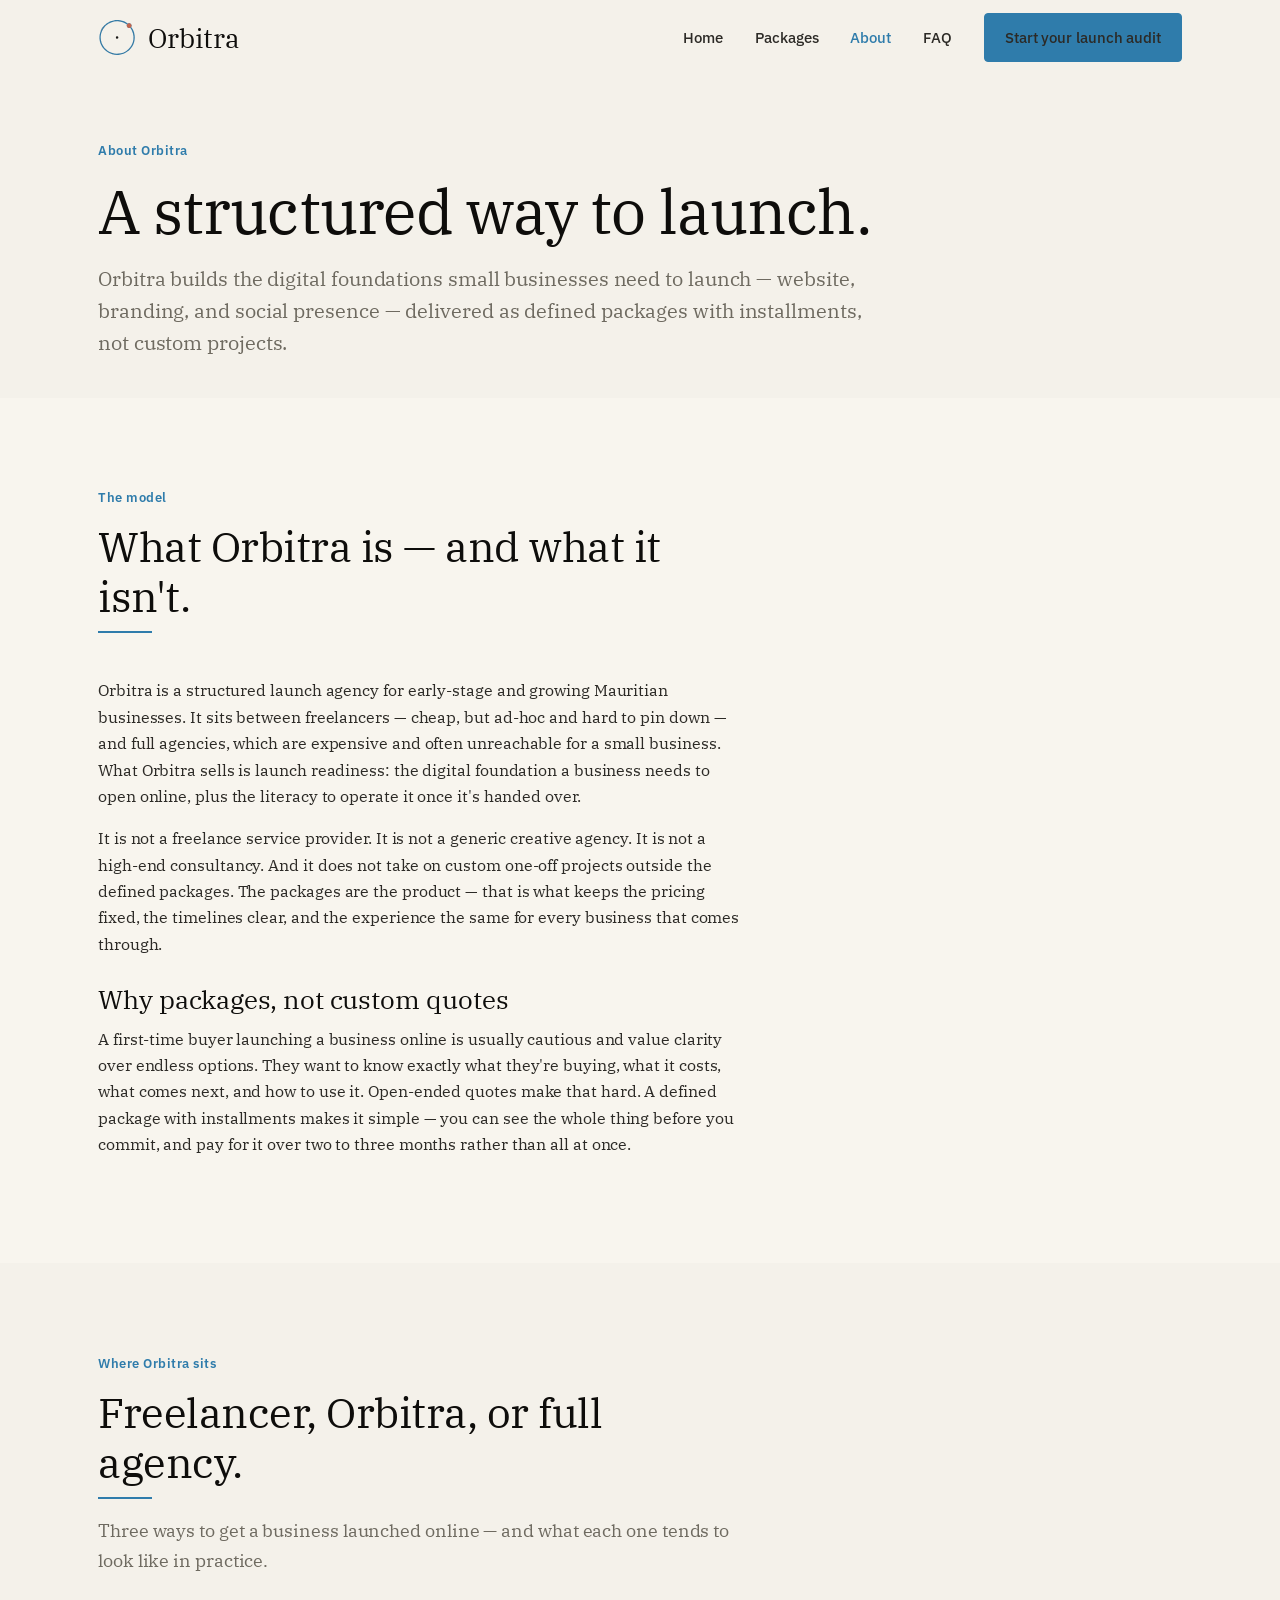
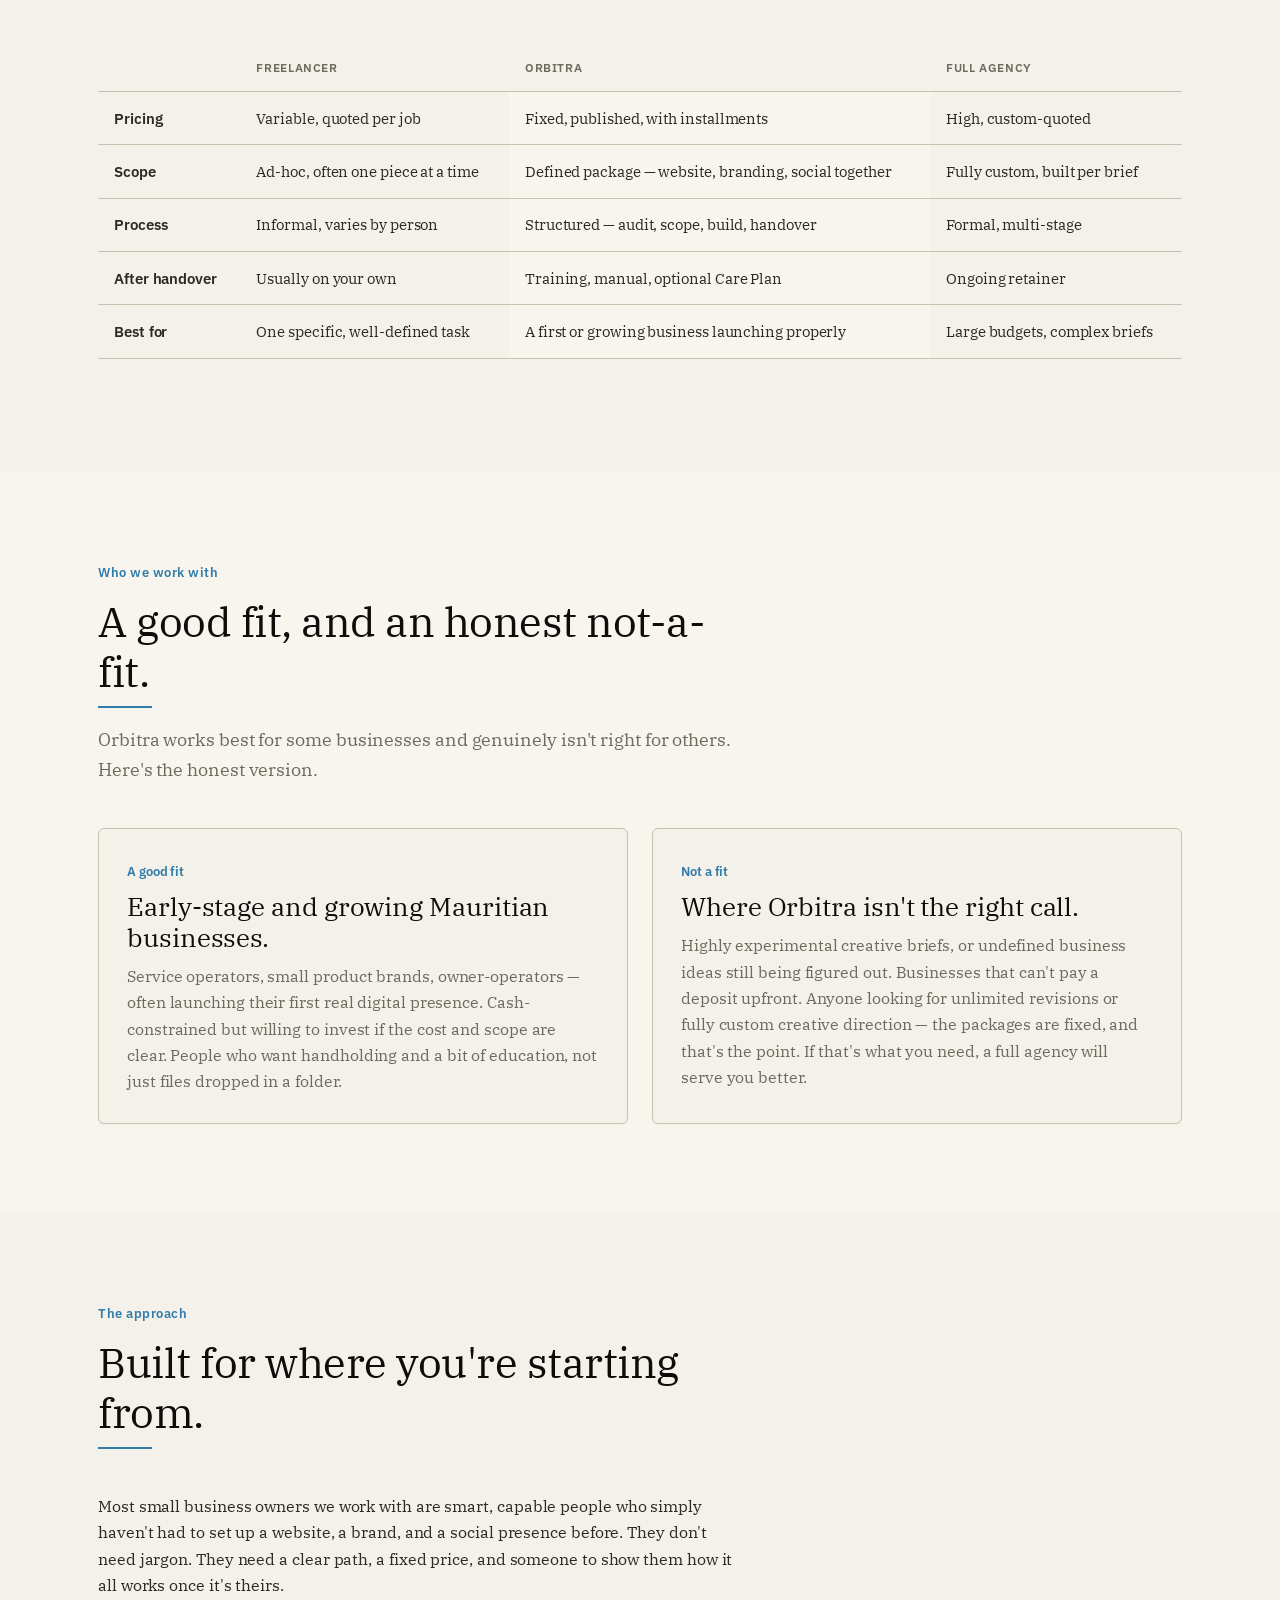
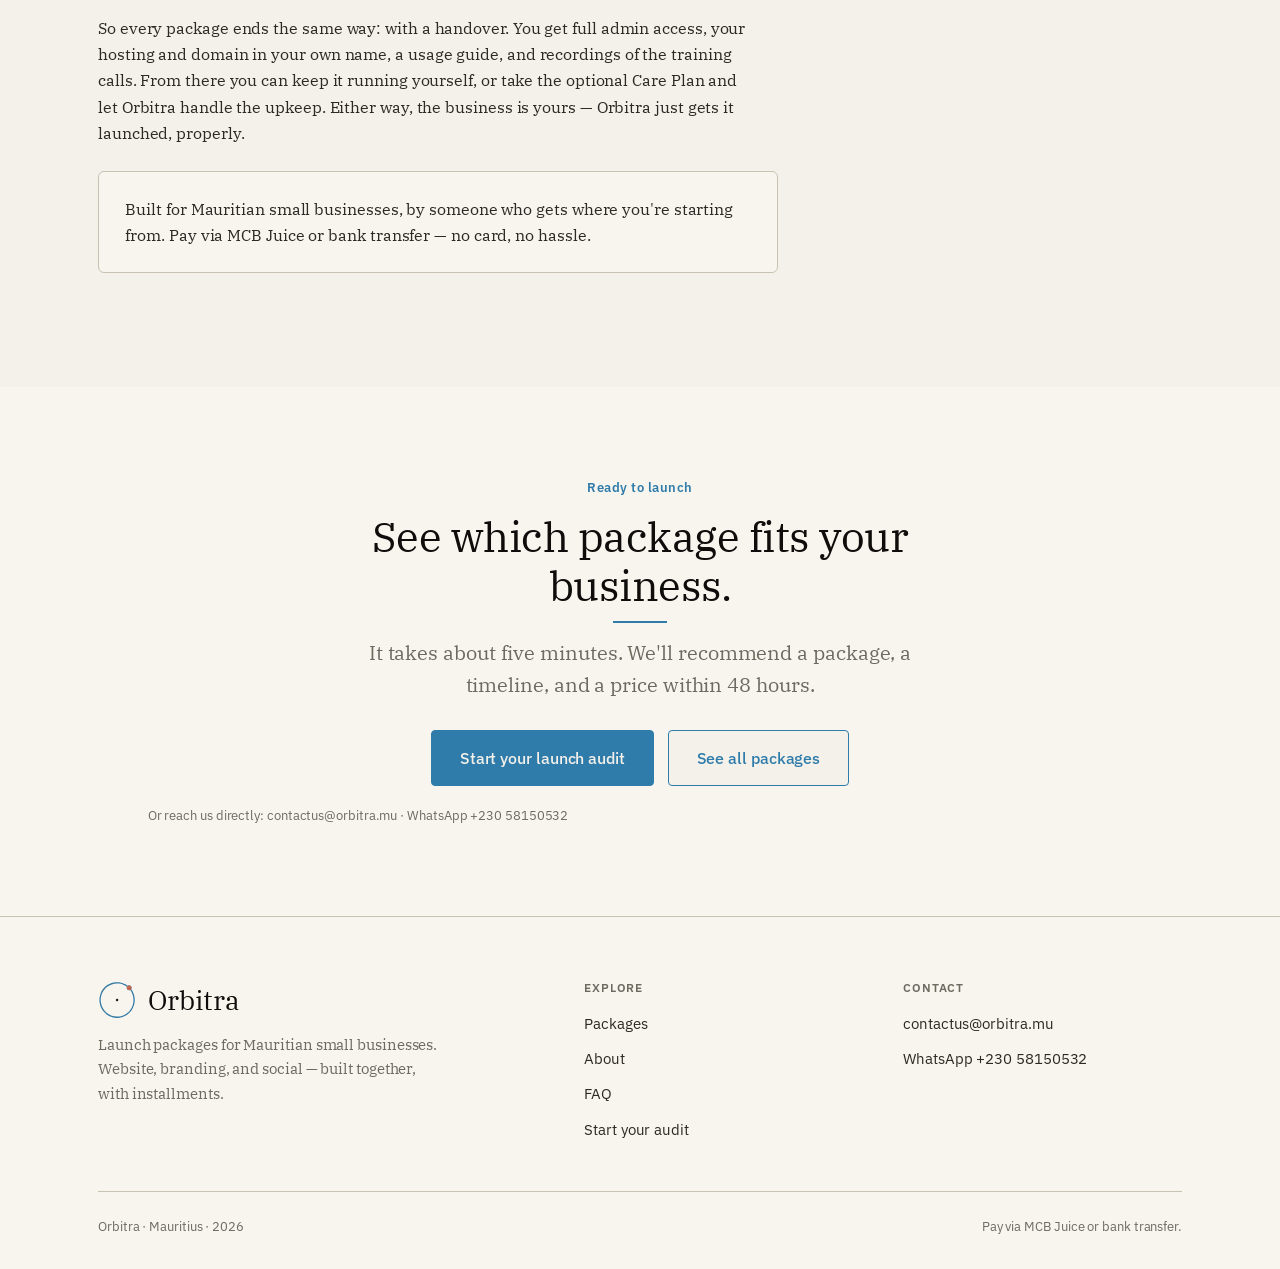
==== commit 5c925cc0: "Add files via upload" ====
--- a/about.html
+++ b/about.html
@@ -1,263 +1,218 @@
 <!DOCTYPE html>
-<html lang="en">
+<html lang="en" class="no-js">
 <head>
 <meta charset="UTF-8">
 <meta name="viewport" content="width=device-width, initial-scale=1.0">
-<title>About Orbitra — Structured Launch Packages for Mauritian Businesses</title>
-<meta name="description" content="Explain who Orbitra is, who it is for, and the principles behind the structured-package model.">
+<title>About — Orbitra</title>
+<meta name="description" content="What Orbitra is, how the model works, and who it's for — a structured launch agency for Mauritian small businesses.">
+<link rel="icon" href="/orbitra_logo.svg">
 <link rel="stylesheet" href="/styles.css">
-<style>
-  .about-hero { padding-top: clamp(3rem,6vw,5rem); }
-  .about-hero h1 { max-width: 18ch; }
-  .about-hero .lede { max-width: 60ch; margin-top: var(--space-md); font-size: clamp(1.1rem, 0.5vw + 1rem, 1.3rem); color: var(--color-secondary); }
-  .two-col { display: grid; gap: clamp(2rem, 4vw, 4rem); grid-template-columns: 1fr; align-items: start; }
-  @media (min-width: 900px) { .two-col { grid-template-columns: 0.85fr 1.15fr; } }
-  .two-col .col-label { font-family: var(--font-mono); font-size: 0.78rem; letter-spacing: 0.14em; text-transform: uppercase; color: var(--color-muted); padding-top: 0.5rem; }
-  .audience-grid { display: grid; gap: 1.25rem; grid-template-columns: 1fr; }
-  @media (min-width: 768px) { .audience-grid { grid-template-columns: 1fr 1fr; } }
-  .audience-card { padding: 2rem; border-radius: var(--radius-lg); border: 1px solid var(--color-border); background: var(--color-surface); height: 100%; }
-  .audience-card.is-for { border-color: rgba(91,141,239,0.35); background: linear-gradient(180deg, rgba(91,141,239,0.04), transparent 60%), var(--color-surface); }
-  .audience-card .tag { display: inline-flex; align-items: center; gap: 0.4rem; font-family: var(--font-mono); font-size: 0.72rem; letter-spacing: 0.12em; text-transform: uppercase; padding: 0.35rem 0.6rem; border-radius: 999px; margin-bottom: 1rem; }
-  .audience-card.is-for .tag { background: rgba(91,141,239,0.12); color: var(--color-accent); }
-  .audience-card.not-for .tag { background: rgba(11,18,32,0.06); color: var(--color-secondary); }
-  .audience-card ul { list-style: none; display: flex; flex-direction: column; gap: 0.75rem; margin-top: 1rem; }
-  .audience-card ul li { display: flex; gap: 0.65rem; align-items: flex-start; font-size: 0.97rem; color: var(--color-secondary); }
-  .audience-card.is-for ul li::before { content: ''; flex-shrink:0; width: 18px; height: 18px; border-radius: 50%; background: rgba(91,141,239,0.15); margin-top: 2px; background-image: url("data:image/svg+xml;utf8,<svg xmlns='http://www.w3.org/2000/svg' viewBox='0 0 24 24' fill='none' stroke='%235B8DEF' stroke-width='3' stroke-linecap='round' stroke-linejoin='round'><polyline points='20 6 9 17 4 12'/></svg>"); background-size: 12px; background-repeat: no-repeat; background-position: center; }
-  .audience-card.not-for ul li::before { content: ''; flex-shrink:0; width: 18px; height: 18px; border-radius: 50%; background: rgba(11,18,32,0.05); margin-top: 2px; background-image: url("data:image/svg+xml;utf8,<svg xmlns='http://www.w3.org/2000/svg' viewBox='0 0 24 24' fill='none' stroke='%2364748B' stroke-width='3' stroke-linecap='round' stroke-linejoin='round'><line x1='6' y1='6' x2='18' y2='18'/><line x1='18' y1='6' x2='6' y2='18'/></svg>"); background-size: 10px; background-repeat: no-repeat; background-position: center; }
-  .principle { padding: 1.75rem; border: 1px solid var(--color-border); border-radius: var(--radius-lg); background: var(--color-surface); transition: all var(--duration-base) var(--ease-out-expo); position: relative; overflow: hidden; }
-  .principle:hover { transform: translateY(-4px); box-shadow: var(--shadow-lg); border-color: var(--color-border-strong); }
-  .principle .num { font-family: var(--font-mono); font-size: 0.78rem; color: var(--color-muted); }
-  .principle h3 { margin-top: 0.5rem; font-size: 1.25rem; }
-  .principle p { margin-top: 0.5rem; font-size: 0.97rem; }
-  .principle .icon { width: 36px; height: 36px; border-radius: 10px; background: rgba(91,141,239,0.08); display: inline-flex; align-items: center; justify-content: center; margin-bottom: 1rem; color: var(--color-accent); }
-  .cta-section { position: relative; overflow: hidden; border-radius: var(--radius-xl); padding: clamp(2.5rem, 5vw, 4.5rem); background: var(--color-primary); color: #fff; }
-  .cta-section h2, .cta-section p { color: #fff; }
-  .cta-section p { color: rgba(255,255,255,0.75); max-width: 56ch; margin-top: 1rem; }
-  .cta-section .mesh-bg { opacity: 0.5; }
-  .cta-actions { display: flex; flex-wrap: wrap; gap: 0.75rem; margin-top: 2rem; }
-  .cta-section .btn-primary { background: #fff; color: var(--color-primary); }
-  .cta-section .btn-primary:hover { background: var(--color-accent); color:#fff; }
-  .cta-section .btn-secondary { background: transparent; color: #fff; border-color: rgba(255,255,255,0.25); }
-  .cta-section .btn-secondary:hover { border-color:#fff; }
-  .signature-svg { width: 100%; height: auto; }
-</style>
+<script>document.documentElement.classList.remove('no-js');</script>
 </head>
 <body>
+
+<!-- ===================== HEADER ===================== -->
 <header class="site-header">
-  <div class="container nav">
-    <a href="/" class="nav-brand">Orbitra</a>
-    <nav class="nav-links" aria-label="Primary">
+  <div class="header-inner">
+    <a href="/" class="brand" aria-label="Orbitra home">
+      <img src="/orbitra_logo.svg" alt="Orbitra" class="brand-logo">
+      <span class="brand-wordmark">Orbitra</span>
+    </a>
+    <nav class="nav-desktop" aria-label="Primary">
       <a href="/">Home</a>
-      <a href="/packages.html">Packages</a>
-      <a href="/process.html">Process</a>
-      <a href="/about.html">About</a>
-      <a href="/faq.html">FAQ</a>
+      <a href="/packages">Packages</a>
+      <a href="/about" class="is-current">About</a>
+      <a href="/faq">FAQ</a>
+      <a href="https://tally.so/r/gDJ7Zl" target="_self" class="btn btn-primary btn-sm">Start your launch audit</a>
     </nav>
-    <div class="nav-cta">
-      <a class="btn btn-primary" href="https://calendly.com/edarling85/" target="_blank" rel="noopener noreferrer">Start Your Audit</a>
-    </div>
+    <button class="nav-toggle" aria-label="Open menu" aria-expanded="false">
+      <span></span><span></span><span></span>
+    </button>
   </div>
 </header>
 
+<!-- ===================== MOBILE MENU ===================== -->
+<div class="mobile-menu" id="mobileMenu">
+  <a href="/">Home</a>
+  <a href="/packages">Packages</a>
+  <a href="/about">About</a>
+  <a href="/faq">FAQ</a>
+  <a href="https://tally.so/r/gDJ7Zl" target="_self" class="btn btn-primary">Start your launch audit</a>
+</div>
+
 <main>
-  <section class="hero about-hero">
-    <div class="mesh-bg"></div>
-    <div class="grid-overlay"></div>
-    <div class="container hero-inner">
-      <div class="reveal">
-        <span class="eyebrow">About Orbitra</span>
-      </div>
-      <h1 class="reveal" style="margin-top:1.25rem;">We build the <span class="gradient-text">digital foundation</span> small businesses need to launch.</h1>
-      <p class="lede reveal">Orbitra is a Mauritian studio that turns websites, branding, and social presence into structured packages — with fixed scope, fixed prices, and step-by-step delivery. No mystery quotes. No endless revisions. Just a clear path from idea to live.</p>
-    </div>
-  </section>
-
-  <section>
-    <div class="container">
-      <div class="two-col reveal">
-        <div class="col-label">01 — Who we are</div>
-        <div>
-          <h2>Built for the founder who wants to <em>start right</em>, not start over.</h2>
-          <p style="margin-top:1.25rem;">Most small businesses in Mauritius don't need an agency pitch. They need a website that works, a brand that looks consistent, and a social presence that's ready on day one. They need someone who explains things plainly and delivers what was promised.</p>
-          <p style="margin-top:1rem;">That's what we do. We package the essentials into three launch tiers — Starter, Full, and Premium — and we walk you through every step. You always know what's included, what it costs, and when it ships.</p>
+
+  <!-- ===================== PAGE HERO ===================== -->
+  <section class="section tint-a page-hero">
+    <div class="container reveal">
+      <span class="eyebrow">About Orbitra</span>
+      <h1>A structured way to launch.</h1>
+      <p class="lead">Orbitra builds the digital foundations small businesses need to launch — website, branding, and social presence — delivered as defined packages with installments, not custom projects.</p>
+    </div>
+  </section>
+
+  <!-- ===================== WHAT ORBITRA IS ===================== -->
+  <section class="section tint-b">
+    <div class="container">
+      <div class="section-header reveal">
+        <span class="eyebrow">The model</span>
+        <h2 class="section-headline">What Orbitra is — and what it isn't.</h2>
+      </div>
+      <div class="prose-block reveal">
+        <p>Orbitra is a structured launch agency for early-stage and growing Mauritian businesses. It sits between freelancers — cheap, but ad-hoc and hard to pin down — and full agencies, which are expensive and often unreachable for a small business. What Orbitra sells is launch readiness: the digital foundation a business needs to open online, plus the literacy to operate it once it's handed over.</p>
+        <p>It is not a freelance service provider. It is not a generic creative agency. It is not a high-end consultancy. And it does not take on custom one-off projects outside the defined packages. The packages are the product — that is what keeps the pricing fixed, the timelines clear, and the experience the same for every business that comes through.</p>
+        <h3>Why packages, not custom quotes</h3>
+        <p>A first-time buyer launching a business online is usually cautious and value clarity over endless options. They want to know exactly what they're buying, what it costs, what comes next, and how to use it. Open-ended quotes make that hard. A defined package with installments makes it simple — you can see the whole thing before you commit, and pay for it over two to three months rather than all at once.</p>
+      </div>
+    </div>
+  </section>
+
+  <!-- ===================== COMPARISON TABLE ===================== -->
+  <section class="section tint-a">
+    <div class="container">
+      <div class="section-header reveal">
+        <span class="eyebrow">Where Orbitra sits</span>
+        <h2 class="section-headline">Freelancer, Orbitra, or full agency.</h2>
+        <p class="section-support">Three ways to get a business launched online — and what each one tends to look like in practice.</p>
+      </div>
+      <div class="reveal" style="overflow-x:auto;">
+        <table class="compare-table">
+          <thead>
+            <tr>
+              <th>&nbsp;</th>
+              <th>Freelancer</th>
+              <th>Orbitra</th>
+              <th>Full agency</th>
+            </tr>
+          </thead>
+          <tbody>
+            <tr>
+              <td class="row-label">Pricing</td>
+              <td>Variable, quoted per job</td>
+              <td class="col-orbitra">Fixed, published, with installments</td>
+              <td>High, custom-quoted</td>
+            </tr>
+            <tr>
+              <td class="row-label">Scope</td>
+              <td>Ad-hoc, often one piece at a time</td>
+              <td class="col-orbitra">Defined package — website, branding, social together</td>
+              <td>Fully custom, built per brief</td>
+            </tr>
+            <tr>
+              <td class="row-label">Process</td>
+              <td>Informal, varies by person</td>
+              <td class="col-orbitra">Structured — audit, scope, build, handover</td>
+              <td>Formal, multi-stage</td>
+            </tr>
+            <tr>
+              <td class="row-label">After handover</td>
+              <td>Usually on your own</td>
+              <td class="col-orbitra">Training, manual, optional Care Plan</td>
+              <td>Ongoing retainer</td>
+            </tr>
+            <tr>
+              <td class="row-label">Best for</td>
+              <td>One specific, well-defined task</td>
+              <td class="col-orbitra">A first or growing business launching properly</td>
+              <td>Large budgets, complex briefs</td>
+            </tr>
+          </tbody>
+        </table>
+      </div>
+    </div>
+  </section>
+
+  <!-- ===================== WHO WE WORK WITH ===================== -->
+  <section class="section tint-b">
+    <div class="container">
+      <div class="section-header reveal">
+        <span class="eyebrow">Who we work with</span>
+        <h2 class="section-headline">A good fit, and an honest not-a-fit.</h2>
+        <p class="section-support">Orbitra works best for some businesses and genuinely isn't right for others. Here's the honest version.</p>
+      </div>
+      <div class="ongoing-grid">
+        <div class="ongoing-card reveal">
+          <span class="ongoing-label">A good fit</span>
+          <h3>Early-stage and growing Mauritian businesses.</h3>
+          <p class="muted">Service operators, small product brands, owner-operators — often launching their first real digital presence. Cash-constrained but willing to invest if the cost and scope are clear. People who want handholding and a bit of education, not just files dropped in a folder.</p>
         </div>
-      </div>
-    </div>
-  </section>
-
-  <section style="padding-top:0;">
-    <div class="container">
-      <div class="section-header reveal">
-        <span class="eyebrow">Audience fit</span>
-        <h2 style="margin-top:1rem;">Who Orbitra is for — and who it isn't.</h2>
-        <p>We work best with founders who want structure. If that's you, we'll be a great fit. If not, we'll say so honestly.</p>
-      </div>
-      <div class="audience-grid reveal-stagger">
-        <article class="audience-card is-for">
-          <span class="tag">A good fit</span>
-          <h3>Built for you if…</h3>
-          <ul>
-            <li>You're launching or formalising a Mauritian business and need a digital presence ready.</li>
-            <li>You want fixed pricing and a clear timeline — not an open-ended project.</li>
-            <li>You're cash-conscious but willing to invest when the scope is defined.</li>
-            <li>You want to be guided, taught, and supported through the process.</li>
-            <li>You want to own and understand what you're launching.</li>
-          </ul>
-        </article>
-        <article class="audience-card not-for">
-          <span class="tag">Not the right fit</span>
-          <h3>Probably not for you if…</h3>
-          <ul>
-            <li>You need a highly experimental or undefined creative brief.</li>
-            <li>Your business idea hasn't been decided yet.</li>
-            <li>You can't commit to a deposit upfront.</li>
-            <li>You expect unlimited revisions or scope changes mid-build.</li>
-            <li>You're looking for the cheapest possible vendor, not a structured partner.</li>
-          </ul>
-        </article>
-      </div>
-    </div>
-  </section>
-
-  <section>
-    <div class="container">
-      <div class="section-header reveal">
-        <span class="eyebrow">Principles</span>
-        <h2 style="margin-top:1rem;">Why we package instead of quote.</h2>
-        <p>Custom projects are slow, opaque, and expensive. Packages are faster, fairer, and easier to commit to. These are the principles behind the model.</p>
-      </div>
-      <div class="grid grid-3 reveal-stagger">
-        <article class="principle">
-          <div class="icon" aria-hidden="true">
-            <svg width="20" height="20" viewBox="0 0 24 24" fill="none" stroke="currentColor" stroke-width="1.8" stroke-linecap="round" stroke-linejoin="round"><rect x="3" y="3" width="7" height="7" rx="1"/><rect x="14" y="3" width="7" height="7" rx="1"/><rect x="3" y="14" width="7" height="7" rx="1"/><rect x="14" y="14" width="7" height="7" rx="1"/></svg>
-          </div>
-          <span class="num">01</span>
-          <h3>Fixed scope, fixed price</h3>
-          <p>Every package lists exactly what's included. You see the price before you commit, and it doesn't change unless you ask for an add-on.</p>
-        </article>
-        <article class="principle">
-          <div class="icon" aria-hidden="true">
-            <svg width="20" height="20" viewBox="0 0 24 24" fill="none" stroke="currentColor" stroke-width="1.8" stroke-linecap="round" stroke-linejoin="round"><circle cx="12" cy="12" r="9"/><polyline points="12 7 12 12 15 14"/></svg>
-          </div>
-          <span class="num">02</span>
-          <h3>Timelines that hold</h3>
-          <p>30, 60, 75 days — depending on the tier. Milestones are agreed up front. You always know the next step and when it lands.</p>
-        </article>
-        <article class="principle">
-          <div class="icon" aria-hidden="true">
-            <svg width="20" height="20" viewBox="0 0 24 24" fill="none" stroke="currentColor" stroke-width="1.8" stroke-linecap="round" stroke-linejoin="round"><path d="M12 2 4 6v6c0 5 3.5 8.5 8 10 4.5-1.5 8-5 8-10V6l-8-4z"/></svg>
-          </div>
-          <span class="num">03</span>
-          <h3>Transparent payments</h3>
-          <p>Deposit upfront, balance in clear installments. Every amount is published. Nothing is negotiated behind closed doors.</p>
-        </article>
-        <article class="principle">
-          <div class="icon" aria-hidden="true">
-            <svg width="20" height="20" viewBox="0 0 24 24" fill="none" stroke="currentColor" stroke-width="1.8" stroke-linecap="round" stroke-linejoin="round"><path d="M21 11.5a8.38 8.38 0 0 1-.9 3.8 8.5 8.5 0 0 1-7.6 4.7 8.38 8.38 0 0 1-3.8-.9L3 21l1.9-5.7a8.38 8.38 0 0 1-.9-3.8 8.5 8.5 0 0 1 4.7-7.6 8.38 8.38 0 0 1 3.8-.9h.5a8.48 8.48 0 0 1 8 8v.5z"/></svg>
-          </div>
-          <span class="num">04</span>
-          <h3>Education, not handover</h3>
-          <p>Every launch includes training calls and a custom business manual. You leave knowing how to use what we built.</p>
-        </article>
-        <article class="principle">
-          <div class="icon" aria-hidden="true">
-            <svg width="20" height="20" viewBox="0 0 24 24" fill="none" stroke="currentColor" stroke-width="1.8" stroke-linecap="round" stroke-linejoin="round"><path d="M4 4h16v12H5.17L4 17.17V4z"/><line x1="8" y1="9" x2="16" y2="9"/><line x1="8" y1="12" x2="13" y2="12"/></svg>
-          </div>
-          <span class="num">05</span>
-          <h3>Support after launch</h3>
-          <p>Every launch client moves onto a Care Plan. Hosting, backups, security, and minor updates stay handled — so the foundation doesn't drift.</p>
-        </article>
-        <article class="principle">
-          <div class="icon" aria-hidden="true">
-            <svg width="20" height="20" viewBox="0 0 24 24" fill="none" stroke="currentColor" stroke-width="1.8" stroke-linecap="round" stroke-linejoin="round"><polyline points="3 12 7 16 21 4"/><polyline points="3 18 7 22 13 16"/></svg>
-          </div>
-          <span class="num">06</span>
-          <h3>Honest fit checks</h3>
-          <p>If your project doesn't match our packages, we say so. We'd rather refer you elsewhere than oversell a wrong fit.</p>
-        </article>
-      </div>
-    </div>
-  </section>
-
-  <section>
-    <div class="container">
-      <div class="two-col reveal">
-        <div class="col-label">02 — How we measure it</div>
-        <div class="grid grid-3" style="gap:2rem;">
-          <div class="stat">
-            <span class="stat-number" data-counter="3">0</span>
-            <span class="stat-label">Launch tiers, clearly priced</span>
-          </div>
-          <div class="stat">
-            <span class="stat-number" data-counter="48" data-suffix="h">0</span>
-            <span class="stat-label">From audit to scope document</span>
-          </div>
-          <div class="stat">
-            <span class="stat-number" data-counter="100" data-suffix="%">0</span>
-            <span class="stat-label">Pricing published, never negotiated</span>
-          </div>
+        <div class="ongoing-card reveal">
+          <span class="ongoing-label">Not a fit</span>
+          <h3>Where Orbitra isn't the right call.</h3>
+          <p class="muted">Highly experimental creative briefs, or undefined business ideas still being figured out. Businesses that can't pay a deposit upfront. Anyone looking for unlimited revisions or fully custom creative direction — the packages are fixed, and that's the point. If that's what you need, a full agency will serve you better.</p>
         </div>
       </div>
     </div>
   </section>
 
-  <section>
-    <div class="container">
-      <div class="cta-section reveal">
-        <div class="mesh-bg"></div>
-        <div style="position:relative; z-index:1;">
-          <span class="eyebrow" style="color:#8AB4F8;">Next step</span>
-          <h2 style="margin-top:1rem;">Start your Launch Audit.</h2>
-          <p>Tell us about your business and what you're launching. Within 48 hours, you'll get a recommendation and a scope document — package, timeline, and price, all laid out clearly. No commitment to proceed.</p>
-          <div class="cta-actions">
-            <a class="btn btn-primary btn-lg" href="https://calendly.com/edarling85/" target="_blank" rel="noopener noreferrer">Start Your Launch Audit</a>
-            <a class="btn btn-secondary btn-lg" href="/packages.html">See Packages</a>
-          </div>
+  <!-- ===================== PHILOSOPHY ===================== -->
+  <section class="section tint-a">
+    <div class="container">
+      <div class="section-header reveal">
+        <span class="eyebrow">The approach</span>
+        <h2 class="section-headline">Built for where you're starting from.</h2>
+      </div>
+      <div class="prose-block reveal">
+        <p>Most small business owners we work with are smart, capable people who simply haven't had to set up a website, a brand, and a social presence before. They don't need jargon. They need a clear path, a fixed price, and someone to show them how it all works once it's theirs.</p>
+        <p>So every package ends the same way: with a handover. You get full admin access, your hosting and domain in your own name, a usage guide, and recordings of the training calls. From there you can keep it running yourself, or take the optional Care Plan and let Orbitra handle the upkeep. Either way, the business is yours — Orbitra just gets it launched, properly.</p>
+        <div class="callout">
+          <p style="margin:0;">Built for Mauritian small businesses, by someone who gets where you're starting from. Pay via MCB Juice or bank transfer — no card, no hassle.</p>
         </div>
       </div>
     </div>
   </section>
+
+  <!-- ===================== FINAL CTA ===================== -->
+  <section class="section tint-b final-cta">
+    <div class="container reveal">
+      <span class="eyebrow">Ready to launch</span>
+      <h2 class="section-headline">See which package fits your business.</h2>
+      <p class="lead">It takes about five minutes. We'll recommend a package, a timeline, and a price within 48 hours.</p>
+      <div class="hero-ctas">
+        <a href="https://tally.so/r/gDJ7Zl" target="_self" class="btn btn-primary">Start your launch audit</a>
+        <a href="/packages" class="btn btn-secondary">See all packages</a>
+      </div>
+      <p class="hero-note">Or reach us directly: contactus@orbitra.mu · WhatsApp +230 58150532</p>
+    </div>
+  </section>
+
 </main>
 
+<!-- ===================== FOOTER ===================== -->
 <footer class="site-footer">
   <div class="container">
     <div class="footer-grid">
-      <div>
-        <div class="nav-brand" style="color:#fff; font-size:1.3rem;">Orbitra</div>
-        <p style="color:rgba(255,255,255,0.6); margin-top:0.75rem; max-width:38ch;">Structured launch packages for Mauritian businesses. Website, brand, and social — set up step by step.</p>
-      </div>
-      <div>
-        <h4>Explore</h4>
-        <ul style="list-style:none; display:flex; flex-direction:column; gap:0.5rem;">
-          <li><a href="/packages.html">Packages</a></li>
-          <li><a href="/process.html">Process</a></li>
-          <li><a href="/about.html">About</a></li>
-          <li><a href="/faq.html">FAQ</a></li>
+      <div class="footer-brand">
+        <a href="/" class="brand" aria-label="Orbitra home">
+          <img src="/orbitra_logo.svg" alt="Orbitra" class="brand-logo">
+          <span class="brand-wordmark">Orbitra</span>
+        </a>
+        <p>Launch packages for Mauritian small businesses. Website, branding, and social — built together, with installments.</p>
+      </div>
+      <div class="footer-col">
+        <h5>Explore</h5>
+        <ul>
+          <li><a href="/packages">Packages</a></li>
+          <li><a href="/about">About</a></li>
+          <li><a href="/faq">FAQ</a></li>
+          <li><a href="https://tally.so/r/gDJ7Zl" target="_self">Start your audit</a></li>
         </ul>
       </div>
-      <div>
-        <h4>Services</h4>
-        <ul style="list-style:none; display:flex; flex-direction:column; gap:0.5rem;">
-          <li><a href="/packages.html">Launch Packages</a></li>
-          <li><a href="/packages.html">Ecommerce</a></li>
-          <li><a href="/packages.html">Care Plan</a></li>
+      <div class="footer-col">
+        <h5>Contact</h5>
+        <ul>
+          <li><a href="mailto:contactus@orbitra.mu">contactus@orbitra.mu</a></li>
+          <li><a href="https://wa.me/23058150532">WhatsApp +230 58150532</a></li>
         </ul>
       </div>
-      <div>
-        <h4>Start</h4>
-        <ul style="list-style:none; display:flex; flex-direction:column; gap:0.5rem;">
-          <li><a href="https://calendly.com/edarling85/" target="_blank" rel="noopener noreferrer">Launch Audit</a></li>
-        </ul>
-      </div>
     </div>
     <div class="footer-bottom">
-      <span>© <span id="yr"></span> Orbitra. Mauritius.</span>
-      <span>orbitra.mu</span>
+      <span>Orbitra · Mauritius · 2026</span>
+      <span>Pay via MCB Juice or bank transfer.</span>
     </div>
   </div>
 </footer>
 
 <script src="/main.js" defer></script>
-<script>document.addEventListener('DOMContentLoaded',function(){var y=document.getElementById('yr');if(y)y.textContent=new Date().getFullYear();});</script>
 </body>
-</html>+</html>
--- a/styles.css
+++ b/styles.css
@@ -1,324 +1,443 @@
-@import url('https://fonts.googleapis.com/css2?family=Space+Grotesk:wght@400;500;600;700&family=Inter:wght@300;400;500;600;700&family=JetBrains+Mono:wght@400;500&display=swap');
-
+/* ==========================================================================
+   ORBITRA — shared stylesheet
+   Visual direction per spec v2.5 section 10. Hand-built, deterministic.
+   Content is ALWAYS visible. Scroll animation is additive enhancement only.
+   ========================================================================== */
+
+@import url('https://fonts.googleapis.com/css2?family=IBM+Plex+Serif:ital,wght@0,400;0,500;0,600;1,400;1,500&family=IBM+Plex+Sans:wght@400;500;600&display=swap');
+
+/* ---- Design tokens ---- */
 :root {
-  --color-primary: #0B1220;
-  --color-secondary: #3E5C76;
-  --color-accent: #5B8DEF;
-  --color-bg: #F7F8FA;
-  --color-surface: #FFFFFF;
-  --color-text: #0B1220;
-  --color-muted: #64748B;
-  --color-border: #E5E7EB;
-  --color-border-strong: #CBD5E1;
-  --gradient-start: #5B8DEF;
-  --gradient-end: #8AB4F8;
-  --gradient-brand: linear-gradient(135deg, #5B8DEF 0%, #8AB4F8 100%);
-  --gradient-text: linear-gradient(135deg, #0B1220 0%, #3E5C76 100%);
-
-  --font-heading: 'Space Grotesk', system-ui, sans-serif;
-  --font-body: 'Inter', system-ui, sans-serif;
-  --font-mono: 'JetBrains Mono', ui-monospace, monospace;
-
-  --duration-fast: 200ms;
-  --duration-base: 400ms;
-  --duration-slow: 600ms;
-  --ease-out-expo: cubic-bezier(0.16, 1, 0.3, 1);
-  --ease-in-out-cubic: cubic-bezier(0.65, 0, 0.35, 1);
-
-  --space-xs: 0.5rem;
-  --space-sm: 1rem;
-  --space-md: 1.5rem;
-  --space-lg: 2.5rem;
-  --space-xl: 4rem;
-  --space-2xl: 6rem;
-  --space-3xl: 9rem;
-
-  --radius-sm: 6px;
-  --radius-md: 12px;
-  --radius-lg: 20px;
-  --radius-xl: 28px;
-
-  --shadow-sm: 0 1px 2px rgba(11,18,32,0.04), 0 1px 3px rgba(11,18,32,0.06);
-  --shadow-md: 0 4px 6px rgba(11,18,32,0.04), 0 10px 20px rgba(11,18,32,0.06);
-  --shadow-lg: 0 12px 24px rgba(11,18,32,0.08), 0 24px 48px rgba(11,18,32,0.08);
-  --shadow-glow: 0 0 0 1px rgba(91,141,239,0.15), 0 12px 32px rgba(91,141,239,0.18);
-}
-
+  --paper:        #F4F1EA;  /* primary background */
+  --paper-alt:    #F8F5EE;  /* alternate background */
+  --graphite:     #2C2A26;  /* body text */
+  --ink:          #0E0D0B;  /* headlines, sparing */
+  --cyan:         #2F7CAB;  /* primary accent */
+  --cyan-dark:    #266A95;  /* primary hover */
+  --cyan-tint:    #E8F0F6;  /* secondary hover fill */
+  --terracotta:   #C4634A;  /* secondary accent */
+  --hairline:     #C9C2B0;  /* borders */
+  --muted:        #6E6A60;  /* metadata, secondary */
+
+  --serif: 'IBM Plex Serif', Georgia, 'Times New Roman', serif;
+  --sans:  'IBM Plex Sans', -apple-system, BlinkMacSystemFont, sans-serif;
+
+  --header-h: 76px;
+  --strip-h:  44px;
+
+  --radius:   6px;
+  --radius-sm: 4px;
+  --shadow:   0 1px 3px rgba(0,0,0,0.04);
+
+  --maxw: 1180px;
+  --pad:  clamp(1.25rem, 4vw, 3rem);
+}
+
+/* ---- Reset ---- */
 *, *::before, *::after { box-sizing: border-box; margin: 0; padding: 0; }
 
-html { scroll-behavior: smooth; -webkit-text-size-adjust: 100%; }
+html { scroll-behavior: smooth; scroll-padding-top: calc(var(--header-h) + var(--strip-h) + 12px); }
 
 body {
-  font-family: var(--font-body);
+  font-family: var(--serif);
+  font-weight: 400;
   font-size: 16px;
-  line-height: 1.6;
-  color: var(--color-text);
-  background: var(--color-bg);
+  line-height: 1.65;
+  color: var(--graphite);
+  background: var(--paper);
   -webkit-font-smoothing: antialiased;
   -moz-osx-font-smoothing: grayscale;
-  font-feature-settings: 'kern', 'liga', 'calt', 'ss01';
-  overflow-x: hidden;
-}
-
-::selection { background: var(--color-accent); color: #fff; }
-
-h1, h2, h3, h4, h5 {
-  font-family: var(--font-heading);
+  letter-spacing: -0.005em;
+}
+
+img { max-width: 100%; display: block; }
+a { color: var(--cyan); text-decoration: none; }
+a:hover { color: var(--cyan-dark); }
+ul { list-style: none; }
+
+::selection { background: var(--cyan); color: var(--paper); }
+
+/* ---- Typography ---- */
+h1, h2, h3, h4, h5 { font-family: var(--serif); font-weight: 400; color: var(--ink); line-height: 1.2; }
+h1 { font-size: clamp(2.4rem, 5vw, 3.85rem); letter-spacing: -0.015em; }
+h2 { font-size: clamp(1.9rem, 3.4vw, 2.6rem); letter-spacing: -0.012em; }
+h3 { font-size: clamp(1.35rem, 2vw, 1.65rem); }
+h4 { font-size: 1.2rem; }
+p  { max-width: 65ch; }
+
+em { font-style: italic; color: var(--cyan); }
+.em-terra { font-style: italic; color: var(--terracotta); }
+
+.lead { font-size: clamp(1.05rem, 1.6vw, 1.25rem); line-height: 1.6; }
+.muted { color: var(--muted); }
+
+/* ---- Layout ---- */
+.container { max-width: var(--maxw); margin: 0 auto; padding-left: var(--pad); padding-right: var(--pad); }
+.section { padding: clamp(3.5rem, 7vw, 6rem) 0; }
+.section.tint-a { background: var(--paper); }
+.section.tint-b { background: var(--paper-alt); }
+
+/* ---- Section header (eyebrow / headline / support) ---- */
+.section-header { max-width: 64ch; margin-bottom: 2.75rem; }
+.eyebrow {
+  display: block;
+  font-family: var(--sans);
+  font-size: 0.8125rem;
   font-weight: 600;
-  line-height: 1.15;
-  letter-spacing: -0.02em;
-  color: var(--color-primary);
-}
-
-h1 { font-size: clamp(2.5rem, 5vw + 1rem, 5.5rem); letter-spacing: -0.035em; }
-h2 { font-size: clamp(2rem, 3vw + 1rem, 3.5rem); letter-spacing: -0.03em; }
-h3 { font-size: clamp(1.4rem, 1.2vw + 1rem, 1.9rem); }
-h4 { font-size: clamp(1.1rem, 0.5vw + 1rem, 1.3rem); }
-
-p { color: var(--color-secondary); font-size: clamp(1rem, 0.2vw + 0.95rem, 1.125rem); }
-
-a { color: inherit; text-decoration: none; transition: color var(--duration-fast) var(--ease-out-expo); }
-a:hover { color: var(--color-accent); }
-
-img, svg { max-width: 100%; display: block; }
-
-.container { width: 100%; max-width: 1280px; margin: 0 auto; padding: 0 clamp(1.25rem, 3vw, 2.5rem); }
-.container-narrow { max-width: 880px; margin: 0 auto; padding: 0 clamp(1.25rem, 3vw, 2.5rem); }
-
-section { padding: clamp(3.5rem, 7vw, 7rem) 0; position: relative; }
-.section-sm { padding: clamp(2.5rem, 4vw, 4rem) 0; }
-
-.eyebrow {
-  font-family: var(--font-mono);
-  font-size: 0.75rem;
-  font-weight: 500;
-  letter-spacing: 0.12em;
-  text-transform: uppercase;
-  color: var(--color-accent);
-  display: inline-flex;
-  align-items: center;
-  gap: 0.5rem;
-}
-.eyebrow::before { content: ''; width: 18px; height: 1px; background: var(--color-accent); }
-
-.section-header { max-width: 720px; margin-bottom: var(--space-xl); }
-.section-header p { margin-top: var(--space-sm); }
-
-.gradient-text {
-  background: var(--gradient-brand);
-  -webkit-background-clip: text;
-  background-clip: text;
-  -webkit-text-fill-color: transparent;
-  color: transparent;
-}
-
+  letter-spacing: 0.04em;
+  color: var(--cyan);
+  margin-bottom: 0.85rem;
+}
+.section-headline { position: relative; padding-bottom: 0.7rem; margin-bottom: 1rem; }
+.section-headline::after {
+  content: ""; position: absolute; left: 0; bottom: 0;
+  width: 54px; height: 2px; background: var(--cyan);
+}
+.section-support { color: var(--muted); font-size: clamp(1.02rem, 1.5vw, 1.15rem); }
+
+/* ---- Header ---- */
+.site-header {
+  position: sticky; top: 0; z-index: 100;
+  height: var(--header-h);
+  background: var(--paper);
+  border-bottom: 1px solid transparent;
+  transition: border-color .2s ease;
+}
+.site-header.scrolled { border-bottom-color: var(--hairline); }
+.header-inner {
+  max-width: var(--maxw); margin: 0 auto; height: 100%;
+  padding-left: var(--pad); padding-right: var(--pad);
+  display: flex; align-items: center; justify-content: space-between;
+}
+.brand { display: flex; align-items: center; gap: 12px; }
+.brand-logo { height: 38px; width: auto; object-fit: contain; }
+.brand-wordmark {
+  font-family: var(--serif); font-size: 1.6875rem; font-weight: 400;
+  letter-spacing: -0.01em; color: var(--ink); line-height: 1;
+}
+
+/* desktop nav */
+.nav-desktop { display: flex; align-items: center; gap: 2rem; }
+.nav-desktop a {
+  font-family: var(--sans); font-size: 0.95rem; font-weight: 500;
+  color: var(--graphite);
+}
+.nav-desktop a:hover { color: var(--cyan); }
+.nav-desktop a.is-current { color: var(--cyan); }
+
+/* buttons */
 .btn {
-  display: inline-flex;
-  align-items: center;
-  justify-content: center;
-  gap: 0.5rem;
-  font-family: var(--font-body);
-  font-weight: 500;
+  display: inline-block; font-family: var(--sans); font-size: 1rem;
+  font-weight: 500; padding: 14px 28px; border-radius: var(--radius-sm);
+  cursor: pointer; transition: background .18s ease, color .18s ease;
+  border: 1px solid transparent; text-align: center;
+}
+.btn-primary { background: var(--cyan); color: var(--paper); border-color: var(--cyan); }
+.btn-primary:hover { background: var(--cyan-dark); border-color: var(--cyan-dark); color: var(--paper); }
+.btn-secondary { background: var(--paper); color: var(--cyan); border-color: var(--cyan); }
+.btn-secondary:hover { background: var(--cyan-tint); color: var(--cyan-dark); }
+.btn-sm { padding: 11px 20px; font-size: 0.9rem; }
+
+/* ---- Hamburger ---- */
+.nav-toggle {
+  display: none; width: 44px; height: 44px; background: none; border: none;
+  cursor: pointer; flex-direction: column; justify-content: center; gap: 5px;
+}
+.nav-toggle span {
+  display: block; width: 24px; height: 2px; background: var(--ink);
+  transition: transform .2s ease, opacity .2s ease;
+}
+.nav-toggle.open span:nth-child(1) { transform: translateY(7px) rotate(45deg); }
+.nav-toggle.open span:nth-child(2) { opacity: 0; }
+.nav-toggle.open span:nth-child(3) { transform: translateY(-7px) rotate(-45deg); }
+
+/* ---- Mobile menu panel ---- */
+.mobile-menu {
+  display: none; position: fixed; top: var(--header-h); left: 0; right: 0;
+  bottom: 0; background: var(--paper); z-index: 99;
+  padding: 1.5rem var(--pad) 2.5rem; overflow-y: auto;
+}
+.mobile-menu.open { display: block; }
+.mobile-menu a {
+  display: flex; align-items: center; min-height: 48px;
+  font-family: var(--sans); font-size: 1.05rem; font-weight: 500;
+  color: var(--graphite); border-bottom: 1px solid var(--hairline);
+}
+.mobile-menu a:hover { color: var(--cyan); }
+.mobile-menu .mm-section-label {
+  font-family: var(--sans); font-size: 0.75rem; font-weight: 600;
+  letter-spacing: 0.08em; text-transform: uppercase; color: var(--muted);
+  margin-top: 1.5rem; padding-bottom: 0.4rem;
+}
+.mobile-menu .mm-jump a { font-size: 0.98rem; color: var(--muted); }
+.mobile-menu .btn { width: 100%; margin-top: 1.75rem; }
+
+/* ---- Sticky section strip (homepage desktop only) ---- */
+.section-strip {
+  position: sticky; top: var(--header-h); z-index: 90;
+  height: var(--strip-h); background: var(--paper);
+  border-bottom: 1px solid var(--hairline);
+}
+.section-strip .strip-inner {
+  max-width: var(--maxw); margin: 0 auto; height: 100%;
+  padding-left: var(--pad); padding-right: var(--pad);
+  display: flex; align-items: center; gap: 0.55rem;
+  font-family: var(--sans); font-size: 0.875rem;
+  overflow-x: auto; -ms-overflow-style: none; scrollbar-width: none;
+}
+.section-strip .strip-inner::-webkit-scrollbar { display: none; }
+.section-strip a {
+  color: var(--cyan); white-space: nowrap; padding: 2px 0;
+  border-bottom: 2px solid transparent;
+}
+.section-strip a.is-active { font-weight: 600; border-bottom-color: var(--cyan); }
+.section-strip .dot { color: var(--muted); }
+
+/* ---- Hero ---- */
+.hero { padding: clamp(3rem, 6vw, 5rem) 0 clamp(3.5rem, 7vw, 5.5rem); }
+.hero-grid {
+  display: grid; grid-template-columns: 1.35fr 1fr;
+  gap: clamp(2rem, 5vw, 4rem); align-items: center;
+}
+.hero h1 { margin-bottom: 1.25rem; }
+.hero .lead { color: var(--graphite); margin-bottom: 1.9rem; max-width: 52ch; }
+.hero-ctas { display: flex; flex-wrap: wrap; gap: 0.85rem; }
+.hero-note { font-family: var(--sans); font-size: 0.8125rem; color: var(--muted); margin-top: 1.15rem; }
+.hero-art { width: 100%; max-width: 380px; margin-left: auto; }
+.hero-art svg { width: 100%; height: auto; display: block; }
+
+/* ---- "What we do" three-up ---- */
+.triad { display: grid; grid-template-columns: repeat(3, 1fr); gap: 1.75rem; }
+.triad-item { border-top: 2px solid var(--hairline); padding-top: 1.15rem; }
+.triad-item h3 { margin-bottom: 0.5rem; }
+.triad-close { margin-top: 2.25rem; font-style: italic; color: var(--cyan); font-size: 1.0625rem; }
+
+/* ---- Package cards ---- */
+.card-grid { display: grid; grid-template-columns: repeat(4, 1fr); gap: 1.25rem; }
+.card-grid.cols-2 { grid-template-columns: repeat(2, 1fr); }
+.pkg-card {
+  background: var(--paper); border: 1px solid var(--hairline);
+  border-radius: var(--radius); padding: 1.9rem 1.65rem;
+  box-shadow: var(--shadow); display: flex; flex-direction: column;
+  position: relative;
+}
+.pkg-card.recommended { border-color: var(--cyan); }
+.tag-popular {
+  position: absolute; top: -11px; left: 1.65rem;
+  background: var(--cyan); color: var(--paper);
+  font-family: var(--sans); font-size: 0.7rem; font-weight: 600;
+  letter-spacing: 0.06em; text-transform: uppercase;
+  padding: 4px 12px; border-radius: 3px;
+}
+.pkg-name { font-family: var(--sans); font-size: 0.95rem; font-weight: 600; color: var(--graphite); }
+.pkg-price { font-family: var(--serif); font-size: 2.5rem; color: var(--ink); line-height: 1.1; margin: 0.35rem 0 0.15rem; }
+.pkg-terms { font-family: var(--sans); font-size: 0.8rem; color: var(--muted); }
+.pkg-desc { font-size: 0.97rem; color: var(--graphite); margin: 0.9rem 0 1.1rem; }
+.deliverables { display: flex; flex-direction: column; gap: 0.55rem; margin-bottom: 1.25rem; }
+.deliverables li { position: relative; padding-left: 1.1rem; font-size: 0.93rem; line-height: 1.5; }
+.deliverables li::before {
+  content: ""; position: absolute; left: 0; top: 0.55em;
+  width: 6px; height: 6px; border-radius: 50%; background: var(--terracotta);
+}
+.pkg-meta { font-family: var(--sans); font-size: 0.8rem; color: var(--muted); margin-bottom: 0.3rem; }
+.pkg-care { font-family: var(--sans); font-size: 0.8rem; color: var(--muted); margin-bottom: 1.1rem; }
+.pkg-cta { margin-top: auto; }
+.pkg-cta .btn { width: 100%; }
+
+/* ---- Shopify disclosure box ---- */
+.disclosure {
+  background: var(--paper-alt); border: 1px solid var(--hairline);
+  border-radius: var(--radius-sm); padding: 0.95rem 1.05rem; margin-bottom: 1.1rem;
+}
+.disclosure-title {
+  font-family: var(--sans); font-size: 0.7rem; font-weight: 400;
+  letter-spacing: 0.07em; text-transform: uppercase; color: var(--muted);
+  margin-bottom: 0.45rem;
+}
+.disclosure-body { font-size: 0.86rem; color: var(--graphite); line-height: 1.55; }
+
+/* ---- Care Plan table ---- */
+.care-wrap { display: grid; grid-template-columns: 1.1fr 1fr; gap: 2.5rem; align-items: start; }
+.care-table { width: 100%; border-collapse: collapse; font-size: 0.95rem; }
+.care-table th {
+  font-family: var(--sans); font-size: 0.72rem; font-weight: 600;
+  letter-spacing: 0.06em; text-transform: uppercase; color: var(--muted);
+  text-align: left; padding: 0 0.75rem 0.7rem; border-bottom: 1px solid var(--hairline);
+}
+.care-table td { padding: 0.8rem 0.75rem; border-bottom: 1px solid var(--hairline); vertical-align: top; }
+.care-table .tier-name { font-family: var(--sans); font-weight: 600; color: var(--graphite); }
+.care-table .tier-price { color: var(--ink); }
+.care-table .tier-eff { font-family: var(--sans); font-size: 0.85rem; color: var(--muted); }
+.care-bundle {
+  margin-top: 1.4rem; padding: 1.15rem 1.3rem;
+  background: var(--paper-alt); border: 1px solid var(--hairline);
+  border-radius: var(--radius-sm);
+}
+.care-included { display: flex; flex-direction: column; gap: 0.5rem; margin: 0.75rem 0 1.25rem; }
+.care-included li { position: relative; padding-left: 1.1rem; font-size: 0.93rem; }
+.care-included li::before {
+  content: ""; position: absolute; left: 0; top: 0.55em;
+  width: 14px; height: 1.5px; background: var(--cyan);
+}
+.care-foot { font-size: 0.93rem; color: var(--muted); margin-top: 1.5rem; max-width: 62ch; }
+
+/* ---- Ongoing services ---- */
+.ongoing-grid { display: grid; grid-template-columns: 1fr 1fr; gap: 1.5rem; }
+.ongoing-card {
+  background: var(--paper); border: 1px solid var(--hairline);
+  border-radius: var(--radius); padding: 1.75rem; box-shadow: var(--shadow);
+}
+.ongoing-card h3 { margin: 0.5rem 0 0.6rem; }
+.ongoing-label { font-family: var(--sans); font-size: 0.8rem; font-weight: 600; color: var(--cyan); }
+
+/* ---- How it works steps ---- */
+.steps { display: grid; grid-template-columns: repeat(5, 1fr); gap: 1.4rem; }
+.step { border-top: 2px solid var(--hairline); padding-top: 1rem; }
+.step-name { font-family: var(--serif); font-size: 1.15rem; color: var(--ink); margin-bottom: 0.4rem; }
+.step p { font-size: 0.9rem; color: var(--muted); }
+.journey {
+  display: flex; flex-wrap: wrap; gap: 0.7rem; align-items: center;
+  margin-top: 2.25rem; font-family: var(--sans); font-size: 0.85rem; color: var(--muted);
+}
+.journey .arrow { color: var(--terracotta); }
+
+/* ---- Proof ---- */
+.proof-grid { display: grid; grid-template-columns: repeat(2, 1fr); gap: 1.5rem; }
+.proof-card {
+  background: var(--paper); border: 1px solid var(--hairline);
+  border-radius: var(--radius); overflow: hidden; box-shadow: var(--shadow);
+}
+.proof-img {
+  width: 100%; aspect-ratio: 3 / 2; object-fit: cover;
+  background: var(--paper-alt); border-bottom: 1px solid var(--hairline);
+}
+.proof-body { padding: 1.4rem 1.5rem 1.6rem; }
+.proof-name { margin-bottom: 0.3rem; }
+.proof-tag {
+  font-family: var(--sans); font-size: 0.74rem; font-weight: 500;
+  letter-spacing: 0.04em; color: var(--terracotta); margin-bottom: 0.6rem;
+}
+.proof-desc { font-size: 0.95rem; color: var(--graphite); }
+.proof-note { margin-top: 1.6rem; font-size: 0.9rem; color: var(--muted); font-style: italic; }
+
+/* ---- Final CTA ---- */
+.final-cta { text-align: center; }
+.final-cta h2 { max-width: 22ch; margin: 0 auto 0.9rem; }
+.final-cta .section-headline::after { left: 50%; transform: translateX(-50%); }
+.final-cta .lead { max-width: 48ch; margin: 0 auto 1.8rem; color: var(--muted); }
+.final-cta .hero-ctas { justify-content: center; }
+
+/* ---- Generic blocks used on inner pages ---- */
+.prose-block { max-width: 68ch; }
+.prose-block h2 { margin: 2.5rem 0 1rem; }
+.prose-block h3 { margin: 1.75rem 0 0.6rem; }
+.prose-block p { margin-bottom: 1rem; }
+.callout {
+  background: var(--paper-alt); border: 1px solid var(--hairline);
+  border-radius: var(--radius); padding: 1.5rem 1.65rem; margin: 1.5rem 0;
+}
+
+/* comparison table (about page) */
+.compare-table { width: 100%; border-collapse: collapse; margin: 1.5rem 0; font-size: 0.95rem; }
+.compare-table th, .compare-table td {
+  text-align: left; padding: 0.85rem 1rem; border-bottom: 1px solid var(--hairline);
+  vertical-align: top;
+}
+.compare-table th { font-family: var(--sans); font-size: 0.78rem; font-weight: 600;
+  letter-spacing: 0.05em; text-transform: uppercase; color: var(--muted); }
+.compare-table td.col-orbitra { background: var(--paper-alt); }
+.compare-table .row-label { font-family: var(--sans); font-weight: 600; color: var(--graphite); }
+
+/* faq */
+.faq-group { margin-bottom: 2.5rem; }
+.faq-group > .eyebrow { margin-bottom: 1.25rem; }
+.faq-item { border-bottom: 1px solid var(--hairline); padding: 1.25rem 0; }
+.faq-item:first-of-type { border-top: 1px solid var(--hairline); }
+.faq-q { font-family: var(--serif); font-size: 1.15rem; color: var(--ink); margin-bottom: 0.5rem; }
+.faq-a { font-size: 0.97rem; color: var(--graphite); }
+.faq-a p { margin-bottom: 0.6rem; }
+
+/* upsell / add-on lists */
+.list-rows { border-top: 1px solid var(--hairline); }
+.list-rows li {
+  display: flex; justify-content: space-between; gap: 1.5rem;
+  padding: 0.8rem 0.25rem; border-bottom: 1px solid var(--hairline);
   font-size: 0.95rem;
-  padding: 0.85rem 1.4rem;
-  border-radius: var(--radius-md);
-  border: 1px solid transparent;
-  cursor: pointer;
-  transition: all var(--duration-base) var(--ease-out-expo);
-  white-space: nowrap;
-  line-height: 1;
-}
-
-.btn-primary {
-  background: var(--color-primary);
-  color: #fff;
-  box-shadow: var(--shadow-md);
-}
-.btn-primary:hover {
-  background: var(--color-accent);
-  color: #fff;
-  transform: translateY(-2px);
-  box-shadow: var(--shadow-glow);
-}
-
-.btn-secondary {
-  background: var(--color-surface);
-  color: var(--color-primary);
-  border-color: var(--color-border);
-}
-.btn-secondary:hover {
-  border-color: var(--color-primary);
-  transform: translateY(-2px);
-  box-shadow: var(--shadow-md);
-}
-
-.btn-ghost { background: transparent; color: var(--color-primary); }
-.btn-ghost:hover { color: var(--color-accent); }
-
-.btn-lg { padding: 1rem 1.75rem; font-size: 1rem; }
-
-.card {
-  background: var(--color-surface);
-  border: 1px solid var(--color-border);
-  border-radius: var(--radius-lg);
-  padding: clamp(1.5rem, 2vw, 2.25rem);
-  transition: transform var(--duration-base) var(--ease-out-expo), box-shadow var(--duration-base) var(--ease-out-expo), border-color var(--duration-base) var(--ease-out-expo);
-  position: relative;
-  overflow: hidden;
-}
-.card:hover {
-  transform: translateY(-4px);
-  box-shadow: var(--shadow-lg);
-  border-color: var(--color-border-strong);
-}
-
-.card-featured {
-  border-color: var(--color-primary);
-  background: var(--color-primary);
-  color: #fff;
-}
-.card-featured h3, .card-featured h4 { color: #fff; }
-.card-featured p { color: rgba(255,255,255,0.7); }
-
-.card-glass {
-  background: rgba(255,255,255,0.65);
-  backdrop-filter: blur(16px);
-  -webkit-backdrop-filter: blur(16px);
-  border: 1px solid rgba(255,255,255,0.5);
-  border-radius: var(--radius-lg);
-  padding: 1.5rem;
-}
-
-.grid { display: grid; gap: clamp(1rem, 2vw, 1.5rem); }
-.grid-2 { grid-template-columns: 1fr; }
-.grid-3 { grid-template-columns: 1fr; }
-.grid-4 { grid-template-columns: repeat(2, 1fr); }
-
-@media (min-width: 640px) {
-  .grid-4 { grid-template-columns: repeat(2, 1fr); }
-}
-@media (min-width: 1024px) {
-  .grid-2 { grid-template-columns: repeat(2, 1fr); }
-  .grid-3 { grid-template-columns: repeat(3, 1fr); }
-  .grid-4 { grid-template-columns: repeat(4, 1fr); }
-}
-
-.mesh-bg {
-  position: absolute;
-  inset: 0;
-  z-index: 0;
-  pointer-events: none;
-  background:
-    radial-gradient(at 18% 22%, rgba(91,141,239,0.22) 0px, transparent 50%),
-    radial-gradient(at 82% 18%, rgba(138,180,248,0.18) 0px, transparent 50%),
-    radial-gradient(at 50% 80%, rgba(91,141,239,0.14) 0px, transparent 55%);
-  animation: meshShift 18s ease-in-out infinite alternate;
-}
-@keyframes meshShift {
-  0% { transform: translate3d(0,0,0) scale(1); }
-  100% { transform: translate3d(-2%, 1%, 0) scale(1.05); }
-}
-
-.grid-overlay {
-  position: absolute;
-  inset: 0;
-  background-image:
-    linear-gradient(rgba(11,18,32,0.04) 1px, transparent 1px),
-    linear-gradient(90deg, rgba(11,18,32,0.04) 1px, transparent 1px);
-  background-size: 48px 48px;
-  mask-image: radial-gradient(ellipse at center, #000 30%, transparent 75%);
-  -webkit-mask-image: radial-gradient(ellipse at center, #000 30%, transparent 75%);
-  pointer-events: none;
-}
-
-.reveal { opacity: 0; transform: translateY(40px); transition: opacity var(--duration-slow) var(--ease-out-expo), transform var(--duration-slow) var(--ease-out-expo); }
-.reveal.in-view { opacity: 1; transform: translateY(0); }
-.reveal-stagger > * { opacity: 0; transform: translateY(30px); transition: opacity var(--duration-slow) var(--ease-out-expo), transform var(--duration-slow) var(--ease-out-expo); }
-.reveal-stagger.in-view > * { opacity: 1; transform: translateY(0); }
-.reveal-stagger.in-view > *:nth-child(1) { transition-delay: 0ms; }
-.reveal-stagger.in-view > *:nth-child(2) { transition-delay: 80ms; }
-.reveal-stagger.in-view > *:nth-child(3) { transition-delay: 160ms; }
-.reveal-stagger.in-view > *:nth-child(4) { transition-delay: 240ms; }
-.reveal-stagger.in-view > *:nth-child(5) { transition-delay: 320ms; }
-.reveal-stagger.in-view > *:nth-child(6) { transition-delay: 400ms; }
-
-.site-header {
-  position: fixed;
-  top: 0; left: 0; right: 0;
-  z-index: 100;
-  padding: 1rem 0;
-  transition: background var(--duration-base) var(--ease-out-expo), backdrop-filter var(--duration-base) var(--ease-out-expo), border-color var(--duration-base) var(--ease-out-expo);
-  border-bottom: 1px solid transparent;
-}
-.site-header.scrolled {
-  background: rgba(247,248,250,0.8);
-  backdrop-filter: blur(14px);
-  -webkit-backdrop-filter: blur(14px);
-  border-bottom-color: var(--color-border);
-}
-.nav { display: flex; align-items: center; justify-content: space-between; gap: 2rem; }
-.nav-brand { font-family: var(--font-heading); font-weight: 600; font-size: 1.2rem; letter-spacing: -0.02em; }
-.nav-links { display: none; gap: 2rem; align-items: center; }
-.nav-links a { font-size: 0.95rem; font-weight: 500; color: var(--color-secondary); }
-.nav-links a:hover { color: var(--color-primary); }
-.nav-cta { display: flex; align-items: center; gap: 0.5rem; }
-
-@media (min-width: 768px) {
-  .nav-links { display: flex; }
-}
-
-main { padding-top: 80px; }
-
-.hero {
-  position: relative;
-  overflow: hidden;
-  padding: clamp(4rem, 8vw, 8rem) 0 clamp(3rem, 6vw, 6rem);
-}
-.hero-inner { position: relative; z-index: 2; }
-.hero h1 { max-width: 14ch; }
-.hero-lede { max-width: 56ch; margin-top: var(--space-md); font-size: clamp(1.05rem, 0.5vw + 1rem, 1.25rem); }
-.hero-ctas { display: flex; flex-wrap: wrap; gap: 0.75rem; margin-top: var(--space-lg); }
-
-.cursor-glow {
-  position: absolute;
-  width: 480px; height: 480px;
-  border-radius: 50%;
-  background: radial-gradient(circle, rgba(91,141,239,0.18) 0%, transparent 70%);
-  pointer-events: none;
-  transform: translate(-50%, -50%);
-  transition: opacity var(--duration-base) var(--ease-out-expo);
-  z-index: 1;
-  opacity: 0;
-}
-
-.stat { display: flex; flex-direction: column; gap: 0.25rem; }
-.stat-number { font-family: var(--font-heading); font-size: clamp(2.2rem, 3vw + 1rem, 3.5rem); font-weight: 600; letter-spacing: -0.03em; line-height: 1; }
-.stat-label { font-size: 0.9rem; color: var(--color-muted); }
-
-.price-tag { font-family: var(--font-mono); font-size: 0.85rem; color: var(--color-muted); }
-.price-amount { font-family: var(--font-heading); font-size: clamp(1.75rem, 1vw + 1.5rem, 2.25rem); font-weight: 600; letter-spacing: -0.02em; }
-.price-meta { font-family: var(--font-mono); font-size: 0.78rem; color: var(--color-muted); margin-top: 0.25rem; }
-
-.feature-list { list-style: none; display: flex; flex-direction: column; gap: 0.65rem; margin-top: 1.25rem; }
-.feature-list li { display: flex; gap: 0.6rem; align-items: flex-start; font-size: 0.95rem; color: var(--color-secondary); }
-.feature-list li::before { content: ''; flex-shrink: 0; width: 6px; height: 6px; border-radius: 50%; background: var(--color-accent); margin-top: 0.55rem; }
-.card-featured .feature-list li { color: rgba(255,255,255,0.85); }
-.card-featured .feature-list li::before { background: var(--gradient-end); }
-
-.process-step { position: relative; padding-left: 3.5rem; }
-.process-step .step-num { position: absolute; left: 0; top: 0; width: 2.5rem; height: 2.5rem; border-radius: 50%; border: 1px solid var(--color-border-strong); display: flex; align-items: center; justify-content: center; font-family: var(--font-mono); font-size: 0.85rem; color: var(--color-primary); background: var(--color-surface); }
-
-.site-footer { padding: 4rem 0 2.5rem; background: var(--color-primary); color: #fff; }
-.site-footer h4 { color: #fff; font-size: 0.95rem; margin-bottom: 1rem; }
-.site-footer a { color: rgba(255,255,255,0.7); font-size: 0.9rem; }
-.site-footer a:hover { color: #fff; }
-.footer-grid { display: grid; gap: 2.5rem; grid-template-columns: 1fr; }
-@media (min-width: 768px) { .footer-grid { grid-template-columns: 2fr 1fr 1fr 1fr; } }
-.footer-bottom { margin-top: 3rem; padding-top: 1.5rem; border-top: 1px solid rgba(255,255,255,0.1); display: flex; flex-wrap: wrap; justify-content: space-between; gap: 1rem; font-size: 0.85rem; color: rgba(255,255,255,0.55); }
-
-.divider { height: 1px; background: var(--color-border); margin: 0; border: 0; }
-
-@media (max-width: 640px) {
-  .hero-ctas { flex-direction: column; align-items: stretch; }
-  .hero-ctas .btn { width: 100%; }
-}
+}
+.list-rows li .lr-price { font-family: var(--sans); font-weight: 600; color: var(--ink); white-space: nowrap; }
+
+/* page hero (inner pages) */
+.page-hero { padding: clamp(2.75rem, 5vw, 4.25rem) 0 clamp(1.5rem, 3vw, 2.5rem); }
+.page-hero h1 { margin-bottom: 0.9rem; }
+.page-hero .lead { color: var(--muted); }
+
+/* ---- Footer ---- */
+.site-footer {
+  background: var(--paper-alt); border-top: 1px solid var(--hairline);
+  padding: clamp(2.75rem, 5vw, 4rem) 0 2rem;
+}
+.footer-grid { display: grid; grid-template-columns: 1.6fr 1fr 1fr; gap: 2.5rem; }
+.footer-brand .brand { margin-bottom: 0.9rem; }
+.footer-brand p { font-size: 0.92rem; color: var(--muted); max-width: 38ch; }
+.footer-col h5 {
+  font-family: var(--sans); font-size: 0.76rem; font-weight: 600;
+  letter-spacing: 0.07em; text-transform: uppercase; color: var(--muted);
+  margin-bottom: 0.9rem;
+}
+.footer-col li { margin-bottom: 0.55rem; }
+.footer-col a { font-family: var(--sans); font-size: 0.93rem; color: var(--graphite); }
+.footer-col a:hover { color: var(--cyan); }
+.footer-bottom {
+  display: flex; flex-wrap: wrap; justify-content: space-between; gap: 0.75rem;
+  margin-top: 2.5rem; padding-top: 1.5rem; border-top: 1px solid var(--hairline);
+  font-family: var(--sans); font-size: 0.8rem; color: var(--muted);
+}
+
+/* ==========================================================================
+   SCROLL REVEAL — additive only.
+   Content is visible by default. If JS never runs, everything still shows.
+   ========================================================================== */
+.reveal { opacity: 1; transform: none; }
+@media (prefers-reduced-motion: no-preference) {
+  .reveal {
+    opacity: 0; transform: translateY(20px);
+    transition: opacity .6s cubic-bezier(0.16,1,0.3,1),
+                transform .6s cubic-bezier(0.16,1,0.3,1);
+  }
+  .reveal.in-view { opacity: 1; transform: none; }
+  /* Safety net: if JS fails to attach, reveal everything after load */
+  .no-js .reveal { opacity: 1; transform: none; }
+}
+
+/* ==========================================================================
+   RESPONSIVE
+   ========================================================================== */
+@media (max-width: 1024px) {
+  .card-grid { grid-template-columns: repeat(2, 1fr); }
+  .care-wrap { grid-template-columns: 1fr; gap: 1.75rem; }
+  .steps { grid-template-columns: repeat(2, 1fr); }
+}
+
+@media (max-width: 860px) {
+  .hero-grid { grid-template-columns: 1fr; }
+  .hero-art { order: -1; max-width: 260px; margin: 0 0 0.5rem; }
+  .triad { grid-template-columns: 1fr; gap: 1.25rem; }
+  .ongoing-grid { grid-template-columns: 1fr; }
+  .footer-grid { grid-template-columns: 1fr; gap: 1.75rem; }
+}
+
+@media (max-width: 768px) {
+  :root { --header-h: 64px; }
+  .nav-desktop { display: none; }
+  .nav-toggle { display: flex; }
+  .section-strip { display: none; }
+  .brand-logo { height: 32px; }
+  .brand-wordmark { font-size: 1.375rem; }
+  .proof-grid { grid-template-columns: 1fr; }
+}
+
+@media (max-width: 560px) {
+  .card-grid, .card-grid.cols-2 { grid-template-columns: 1fr; }
+  .steps { grid-template-columns: 1fr; }
+  h1 { font-size: clamp(2rem, 8vw, 2.5rem); }
+}
